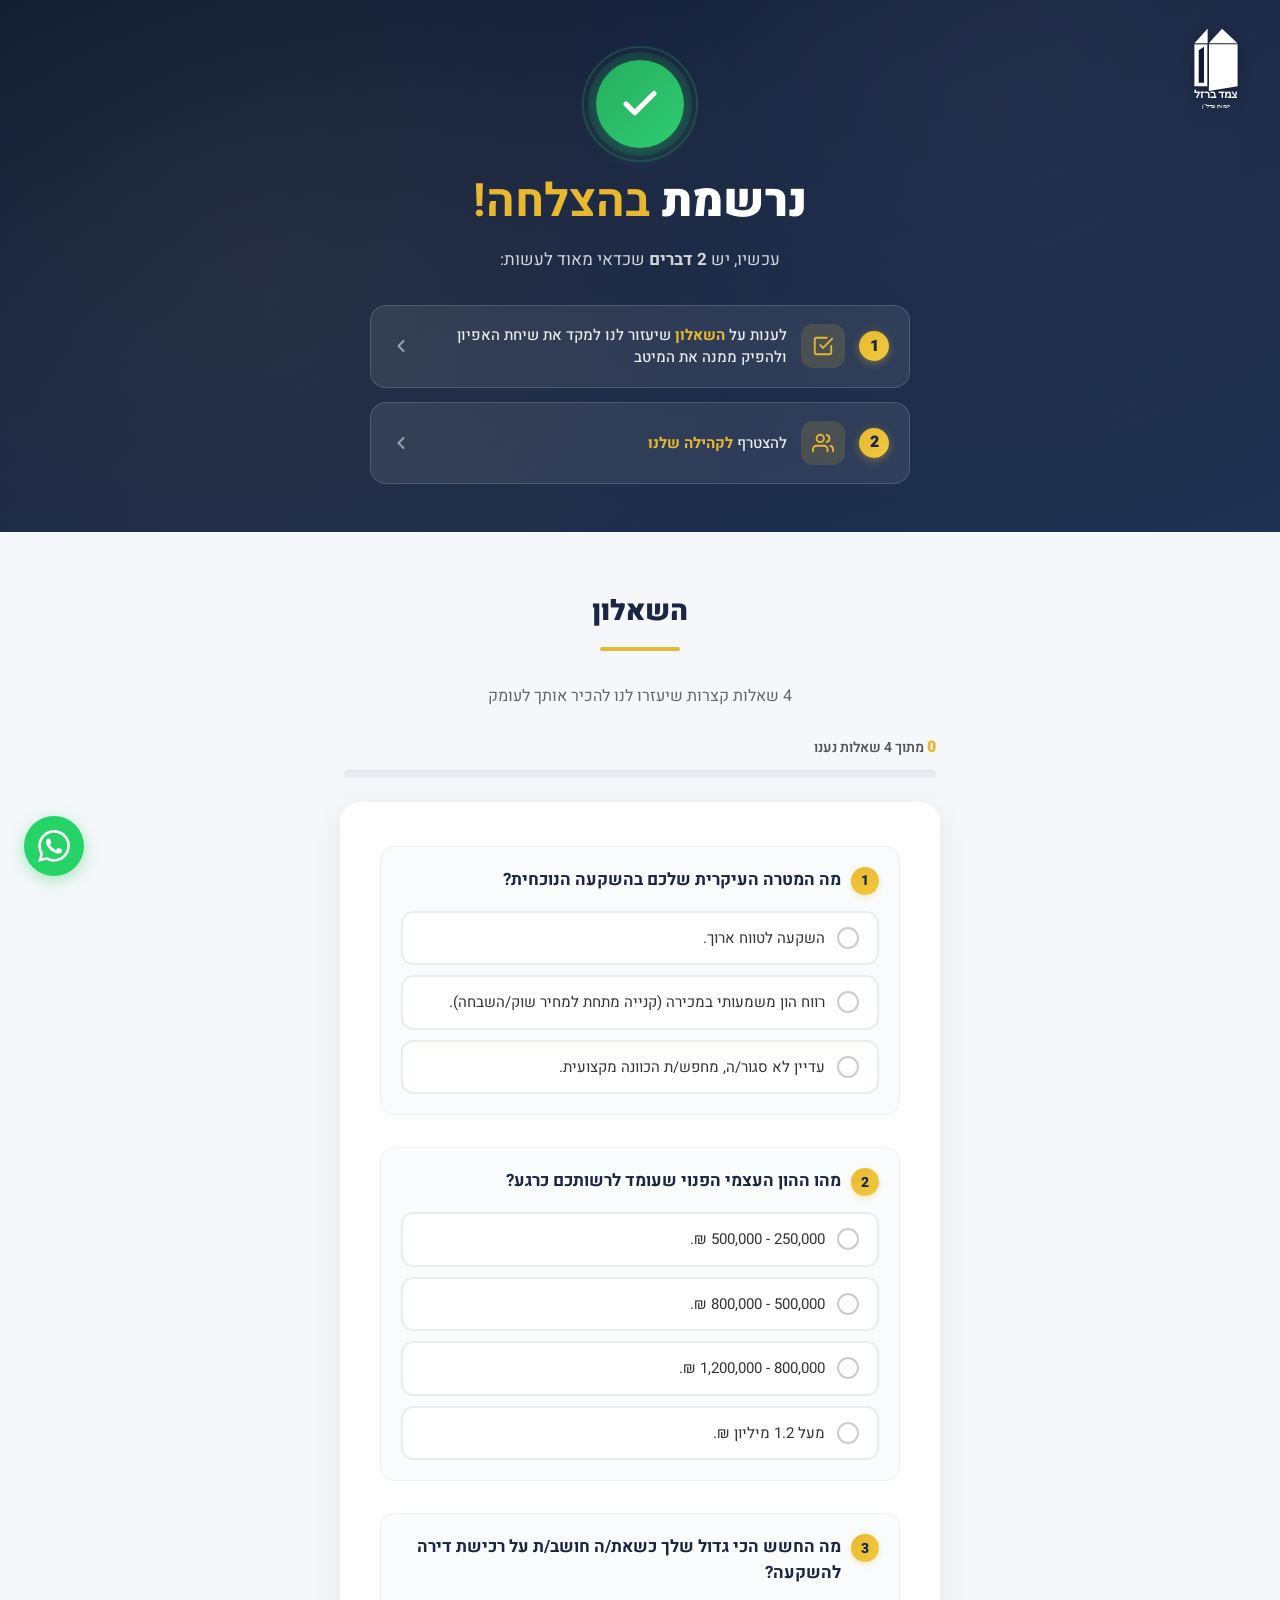
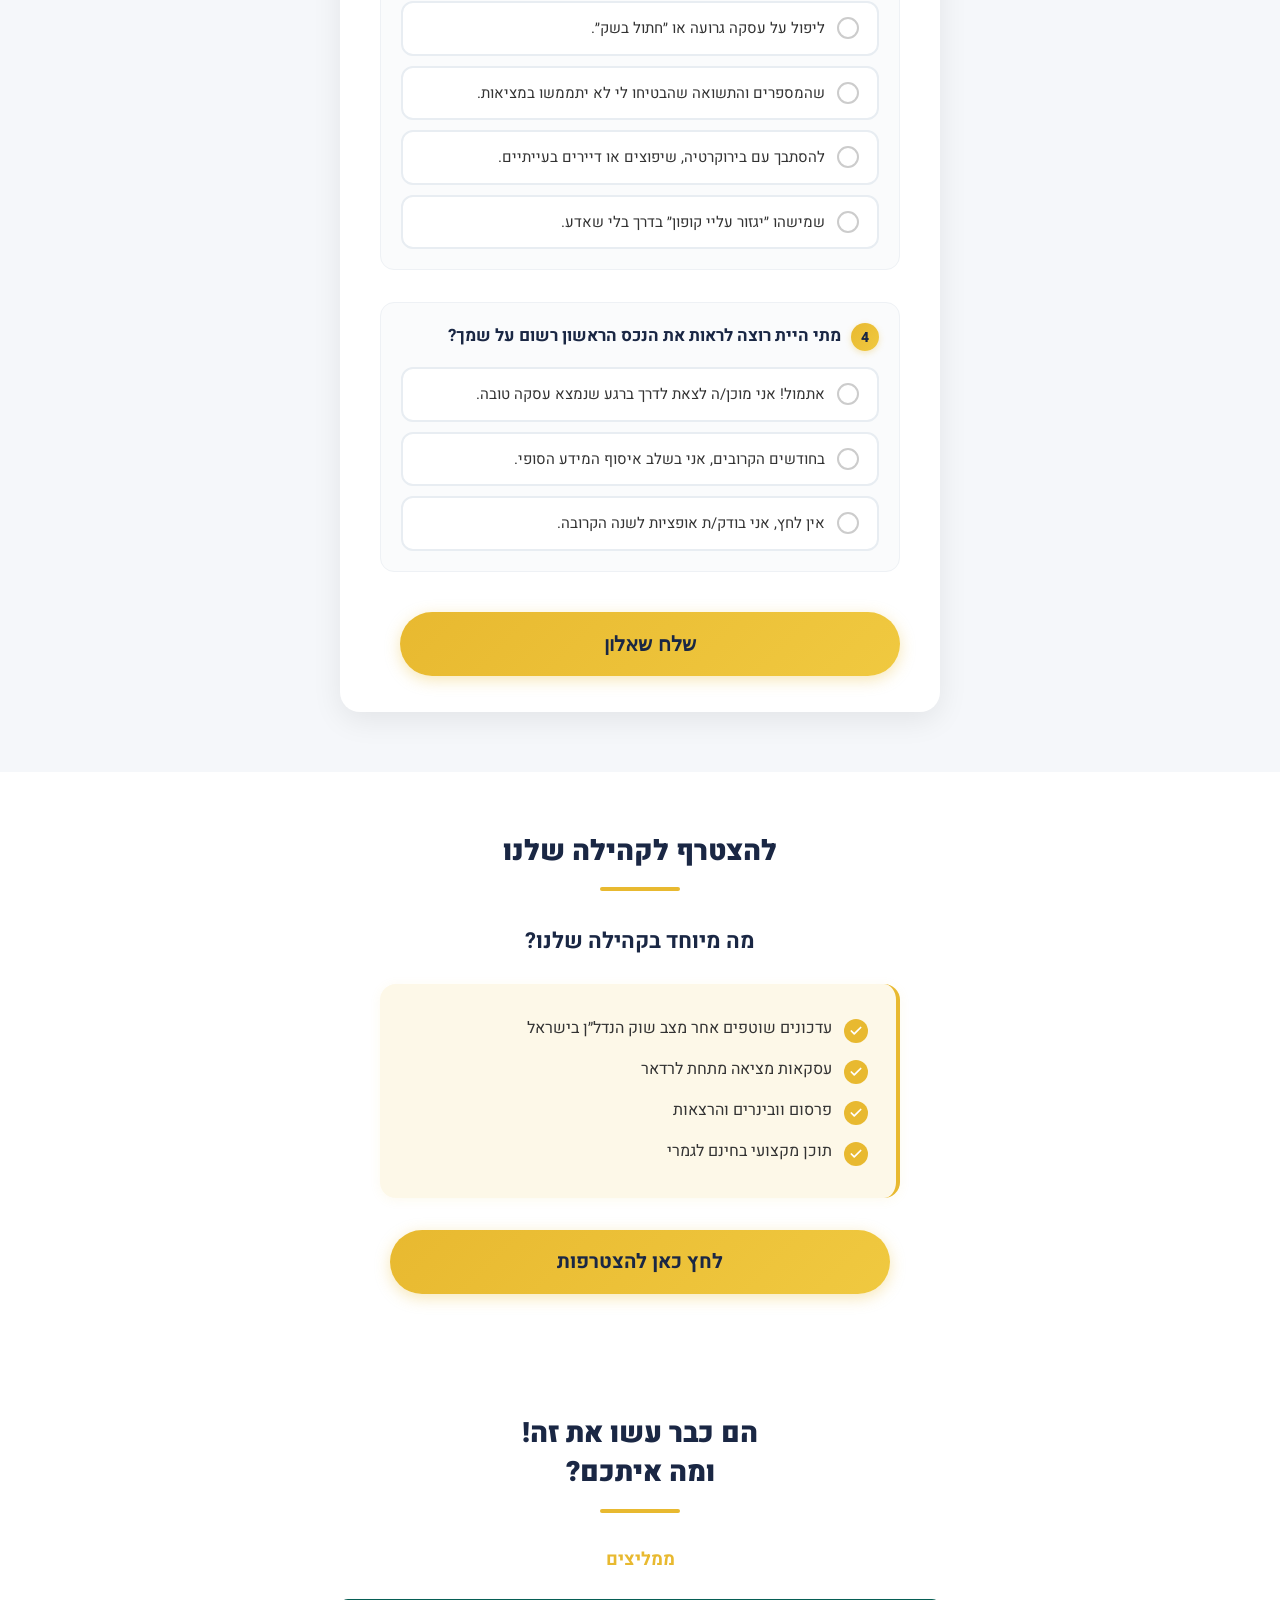
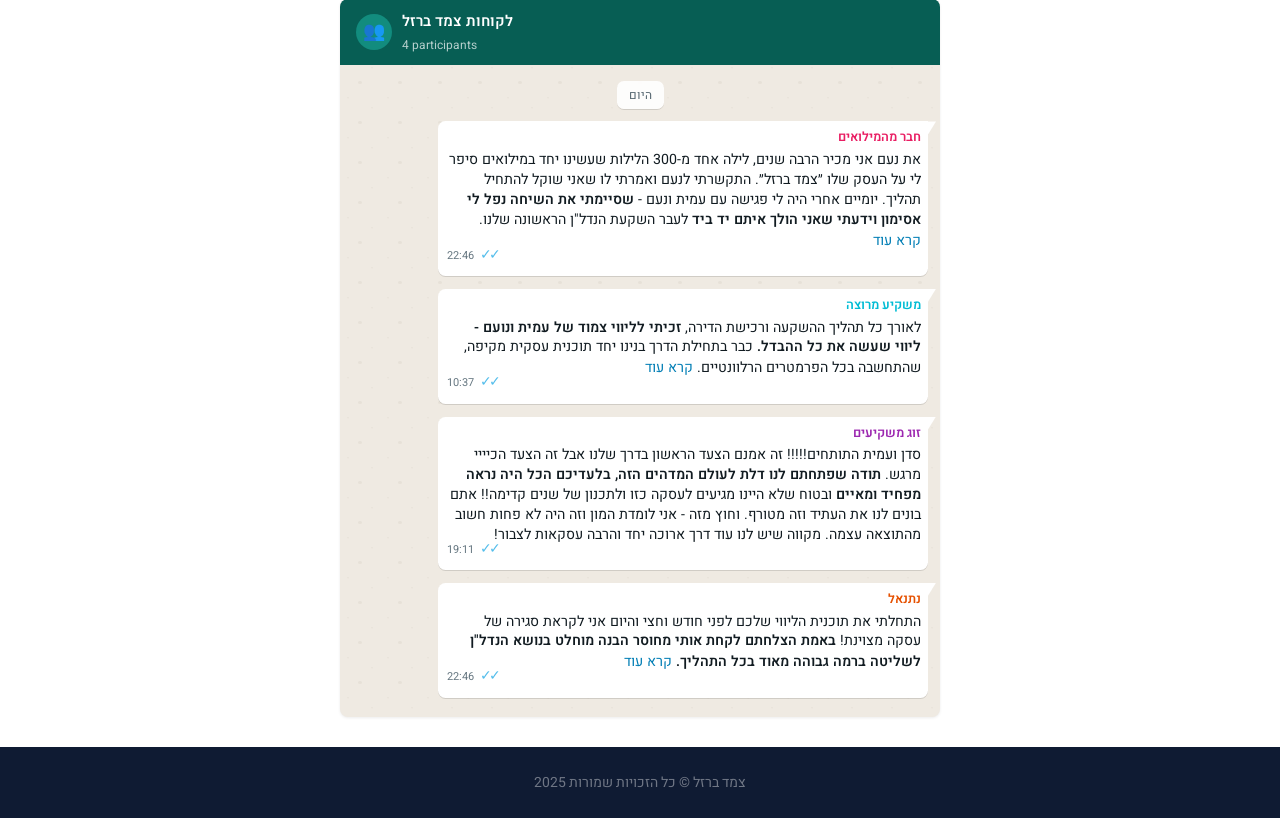
==== page2.html @ cf976681 "feat: Update page2 — top-right logo, revised Q1 options, WhatsApp link - Move logo to fixed top-righ" ====
<!DOCTYPE html>
<html lang="he" dir="rtl">
<head>
  <meta charset="UTF-8">
  <meta name="viewport" content="width=device-width, initial-scale=1.0">
  <title>צמד ברזל | נרשמת בהצלחה</title>
  <meta name="description" content="צמד ברזל - תודה על ההרשמה! מלא שאלון קצר והצטרף לקהילה שלנו.">
  <link rel="preconnect" href="https://fonts.googleapis.com">
  <link rel="preconnect" href="https://fonts.gstatic.com" crossorigin>
  <link href="https://fonts.googleapis.com/css2?family=Heebo:wght@300;400;500;700;800;900&display=swap" rel="stylesheet">
  <link rel="stylesheet" href="style.css">
  <link rel="stylesheet" href="style2.css">
</head>
<body>

  <!-- ===== Top-right Logo Badge ===== -->
  <div class="top-logo">
    <img src="images/logo.svg" alt="צמד ברזל">
  </div>

  <!-- ===== Hero / Success Section ===== -->
  <section class="hero hero-success">
    <div class="container">

      <div class="success-icon">
        <svg viewBox="0 0 24 24" fill="none" stroke="currentColor" stroke-width="3" stroke-linecap="round" stroke-linejoin="round"><polyline points="20 6 9 17 4 12"/></svg>
      </div>

      <h1>נרשמת <span class="highlight">בהצלחה!</span></h1>

      <p class="subtitle">
        עכשיו, יש <strong>2 דברים</strong> שכדאי מאוד לעשות:
      </p>

      <div class="action-cards">
        <a href="#questionnaire" class="action-card">
          <span class="action-number">1</span>
          <div class="action-icon">
            <svg viewBox="0 0 24 24" fill="none" stroke="currentColor" stroke-width="2" stroke-linecap="round" stroke-linejoin="round"><path d="M9 11l3 3L22 4"/><path d="M21 12v7a2 2 0 0 1-2 2H5a2 2 0 0 1-2-2V5a2 2 0 0 1 2-2h11"/></svg>
          </div>
          <div class="action-text">
            לענות על <strong>השאלון</strong> שיעזור לנו למקד את שיחת האפיון ולהפיק ממנה את המיטב
          </div>
          <span class="action-arrow">
            <svg viewBox="0 0 24 24" fill="none" stroke="currentColor" stroke-width="2.5" stroke-linecap="round" stroke-linejoin="round"><polyline points="15 18 9 12 15 6"/></svg>
          </span>
        </a>
        <a href="#community" class="action-card">
          <span class="action-number">2</span>
          <div class="action-icon">
            <svg viewBox="0 0 24 24" fill="none" stroke="currentColor" stroke-width="2" stroke-linecap="round" stroke-linejoin="round"><path d="M17 21v-2a4 4 0 0 0-4-4H5a4 4 0 0 0-4 4v2"/><circle cx="9" cy="7" r="4"/><path d="M23 21v-2a4 4 0 0 0-3-3.87"/><path d="M16 3.13a4 4 0 0 1 0 7.75"/></svg>
          </div>
          <div class="action-text">
            להצטרף <strong>לקהילה שלנו</strong>
          </div>
          <span class="action-arrow">
            <svg viewBox="0 0 24 24" fill="none" stroke="currentColor" stroke-width="2.5" stroke-linecap="round" stroke-linejoin="round"><polyline points="15 18 9 12 15 6"/></svg>
          </span>
        </a>
      </div>

    </div>
  </section>

  <!-- ===== Questionnaire Section ===== -->
  <section class="questionnaire-section" id="questionnaire">
    <div class="container">
      <h2>השאלון</h2>
      <div class="gold-divider"></div>
      <p class="section-subtitle">4 שאלות קצרות שיעזרו לנו להכיר אותך לעומק</p>

      <div class="progress-tracker">
        <div class="progress-text">
          <span id="progressCount">0</span> מתוך 4 שאלות נענו
        </div>
        <div class="progress-bar">
          <div class="progress-fill" id="progressFill"></div>
        </div>
      </div>

      <form class="questionnaire-form" id="questionnaireForm">

        <!-- שאלה 1 -->
        <div class="question-group" data-question="1">
          <div class="question-title">
            <span class="question-number">1</span>
            מה המטרה העיקרית שלכם בהשקעה הנוכחית?
          </div>
          <div class="radio-group">
            <label class="radio-option">
              <input type="radio" name="q1" value="long_term" required>
              <span class="custom-radio"></span>
              <span class="option-text">השקעה לטווח ארוך.</span>
            </label>
            <label class="radio-option">
              <input type="radio" name="q1" value="capital_gain">
              <span class="custom-radio"></span>
              <span class="option-text">רווח הון משמעותי במכירה (קנייה מתחת למחיר שוק/השבחה).</span>
            </label>
            <label class="radio-option">
              <input type="radio" name="q1" value="not_sure">
              <span class="custom-radio"></span>
              <span class="option-text">עדיין לא סגור/ה, מחפש/ת הכוונה מקצועית.</span>
            </label>
          </div>
        </div>

        <!-- שאלה 2 -->
        <div class="question-group" data-question="2">
          <div class="question-title">
            <span class="question-number">2</span>
            מהו ההון העצמי הפנוי שעומד לרשותכם כרגע?
          </div>
          <div class="radio-group">
            <label class="radio-option">
              <input type="radio" name="q2" value="250k_500k" required>
              <span class="custom-radio"></span>
              <span class="option-text">250,000 - 500,000 ₪.</span>
            </label>
            <label class="radio-option">
              <input type="radio" name="q2" value="500k_800k">
              <span class="custom-radio"></span>
              <span class="option-text">500,000 - 800,000 ₪.</span>
            </label>
            <label class="radio-option">
              <input type="radio" name="q2" value="800k_1200k">
              <span class="custom-radio"></span>
              <span class="option-text">800,000 - 1,200,000 ₪.</span>
            </label>
            <label class="radio-option">
              <input type="radio" name="q2" value="over_1200k">
              <span class="custom-radio"></span>
              <span class="option-text">מעל 1.2 מיליון ₪.</span>
            </label>
          </div>
        </div>

        <!-- שאלה 3 -->
        <div class="question-group" data-question="3">
          <div class="question-title">
            <span class="question-number">3</span>
            מה החשש הכי גדול שלך כשאת/ה חושב/ת על רכישת דירה להשקעה?
          </div>
          <div class="radio-group">
            <label class="radio-option">
              <input type="radio" name="q3" value="bad_deal" required>
              <span class="custom-radio"></span>
              <span class="option-text">ליפול על עסקה גרועה או ״חתול בשק״.</span>
            </label>
            <label class="radio-option">
              <input type="radio" name="q3" value="false_promises">
              <span class="custom-radio"></span>
              <span class="option-text">שהמספרים והתשואה שהבטיחו לי לא יתממשו במציאות.</span>
            </label>
            <label class="radio-option">
              <input type="radio" name="q3" value="bureaucracy">
              <span class="custom-radio"></span>
              <span class="option-text">להסתבך עם בירוקרטיה, שיפוצים או דיירים בעייתיים.</span>
            </label>
            <label class="radio-option">
              <input type="radio" name="q3" value="getting_scammed">
              <span class="custom-radio"></span>
              <span class="option-text">שמישהו ״יגזור עליי קופון״ בדרך בלי שאדע.</span>
            </label>
          </div>
        </div>

        <!-- שאלה 4 -->
        <div class="question-group" data-question="4">
          <div class="question-title">
            <span class="question-number">4</span>
            מתי היית רוצה לראות את הנכס הראשון רשום על שמך?
          </div>
          <div class="radio-group">
            <label class="radio-option">
              <input type="radio" name="q4" value="asap" required>
              <span class="custom-radio"></span>
              <span class="option-text">אתמול! אני מוכן/ה לצאת לדרך ברגע שנמצא עסקה טובה.</span>
            </label>
            <label class="radio-option">
              <input type="radio" name="q4" value="few_months">
              <span class="custom-radio"></span>
              <span class="option-text">בחודשים הקרובים, אני בשלב איסוף המידע הסופי.</span>
            </label>
            <label class="radio-option">
              <input type="radio" name="q4" value="next_year">
              <span class="custom-radio"></span>
              <span class="option-text">אין לחץ, אני בודק/ת אופציות לשנה הקרובה.</span>
            </label>
          </div>
        </div>

        <button type="submit" class="cta-btn">שלח שאלון</button>
      </form>
    </div>
  </section>

  <!-- ===== Community Section ===== -->
  <section class="community-section" id="community">
    <div class="container">
      <h2>להצטרף לקהילה שלנו</h2>
      <div class="gold-divider"></div>

      <h3>מה מיוחד בקהילה שלנו?</h3>

      <div class="community-highlight">
        <div class="feature-list">
          <div class="feature-item">
            <span class="feature-icon">
              <svg viewBox="0 0 24 24" fill="none" stroke="currentColor" stroke-width="3" stroke-linecap="round" stroke-linejoin="round"><polyline points="20 6 9 17 4 12"/></svg>
            </span>
            <span>עדכונים שוטפים אחר מצב שוק הנדל״ן בישראל</span>
          </div>
          <div class="feature-item">
            <span class="feature-icon">
              <svg viewBox="0 0 24 24" fill="none" stroke="currentColor" stroke-width="3" stroke-linecap="round" stroke-linejoin="round"><polyline points="20 6 9 17 4 12"/></svg>
            </span>
            <span>עסקאות מציאה מתחת לרדאר</span>
          </div>
          <div class="feature-item">
            <span class="feature-icon">
              <svg viewBox="0 0 24 24" fill="none" stroke="currentColor" stroke-width="3" stroke-linecap="round" stroke-linejoin="round"><polyline points="20 6 9 17 4 12"/></svg>
            </span>
            <span>פרסום וובינרים והרצאות</span>
          </div>
          <div class="feature-item">
            <span class="feature-icon">
              <svg viewBox="0 0 24 24" fill="none" stroke="currentColor" stroke-width="3" stroke-linecap="round" stroke-linejoin="round"><polyline points="20 6 9 17 4 12"/></svg>
            </span>
            <span>תוכן מקצועי בחינם לגמרי</span>
          </div>
        </div>
      </div>

      <a href="https://chat.whatsapp.com/CZxdM5QHuOhI8iyQMgCEVn?mode=gi_t" class="cta-btn" target="_blank" rel="noopener">לחץ כאן להצטרפות</a>
    </div>
  </section>

  <!-- ===== Testimonials Section ===== -->
  <section class="testimonials-section">
    <div class="container">
      <h2>הם כבר עשו את זה!<br>ומה איתכם?</h2>
      <div class="gold-divider"></div>
      <p class="section-subtitle">ממליצים</p>

      <div class="wa-chat-window">
        <!-- WhatsApp top bar -->
        <div class="wa-topbar">
          <div class="wa-topbar-avatar">&#128101;</div>
          <div class="wa-topbar-info">
            <div class="wa-topbar-name">לקוחות צמד ברזל</div>
            <div class="wa-topbar-status">4 participants</div>
          </div>
        </div>

        <div class="wa-date-pill"><span>היום</span></div>

        <!-- הודעה 1 -->
        <div class="wa-bubble wa-tail">
          <span class="wa-sender color-1">חבר מהמילואים</span>
          <p class="wa-text">את נעם אני מכיר הרבה שנים, לילה אחד מ-300 הלילות שעשינו יחד במילואים סיפר לי על העסק שלו ״צמד ברזל״. התקשרתי לנעם ואמרתי לו שאני שוקל להתחיל תהליך. יומיים אחרי היה לי פגישה עם עמית ונעם - <strong>שסיימתי את השיחה נפל לי אסימון וידעתי שאני הולך איתם יד ביד</strong> לעבר השקעת הנדל"ן הראשונה שלנו.<span class="wa-expandable" id="exp1"> במהלך הליווי יצא לי להכיר לעומק צמד אנשים מקצועיים וקשובים שתוך כדי גם מלמדים, עוזרים, ומפקסים שצריך. היום 4 חודשים לתהליך, אשתי ואני חתמנו בשעה טובה על הדירה הראשונה שלנו - הרבה בזכות הביטחון שקיבלנו מהעבודה המשותפת עם נעם ועמית. תודה ״צמד ברזל״ על הרעב, התשוקה והסבלנות שלכם!</span> <button class="wa-read-more" onclick="document.getElementById('exp1').classList.toggle('show');this.textContent=this.textContent==='קרא עוד'?'פחות':'קרא עוד'">קרא עוד</button></p>
          <span class="wa-meta"><span class="wa-time">22:46</span> <span class="wa-checks">&#10003;&#10003;</span></span>
        </div>

        <div class="wa-spacer"></div>

        <!-- הודעה 2 -->
        <div class="wa-bubble wa-tail">
          <span class="wa-sender color-2">משקיע מרוצה</span>
          <p class="wa-text">לאורך כל תהליך ההשקעה ורכישת הדירה, <strong>זכיתי לליווי צמוד של עמית ונועם - ליווי שעשה את כל ההבדל.</strong> כבר בתחילת הדרך בנינו יחד תוכנית עסקית מקיפה, שהתחשבה בכל הפרמטרים הרלוונטיים.<span class="wa-expandable" id="exp2"> בעוד שאני נטיתי למינוף גבוה יותר, עמית ונועם ידעו לעצור אותי בזמן ולהציע גישה שקולה וזהירה יותר. במבט לאחור - זו הייתה ההחלטה הנכונה! כיום שכר הדירה מכסה את המשכנתא, הצלחתי לרכוש נכס ולהתייצב כלכלית. הם דאגו לכל אנשי המקצוע הרלוונטיים, תיאמו פגישות, נכחו בעצמם, ניהלו שיחות מול כל הגורמים - הכל כדי לפשט את התהליך ולחסוך לי זמן, אנרגיה והתעסקות. תודה ענקית על הכל - לא מובן מאליו!!</span> <button class="wa-read-more" onclick="document.getElementById('exp2').classList.toggle('show');this.textContent=this.textContent==='קרא עוד'?'פחות':'קרא עוד'">קרא עוד</button></p>
          <span class="wa-meta"><span class="wa-time">10:37</span> <span class="wa-checks">&#10003;&#10003;</span></span>
        </div>

        <div class="wa-spacer"></div>

        <!-- הודעה 3 -->
        <div class="wa-bubble wa-tail">
          <span class="wa-sender color-3">זוג משקיעים</span>
          <p class="wa-text">סדן ועמית התותחים!!!!! זה אמנם הצעד הראשון בדרך שלנו אבל זה הצעד הכיייי מרגש. <strong>תודה שפתחתם לנו דלת לעולם המדהים הזה, בלעדיכם הכל היה נראה מפחיד ומאיים</strong> ובטוח שלא היינו מגיעים לעסקה כזו ולתכנון של שנים קדימה!! אתם בונים לנו את העתיד וזה מטורף. וחוץ מזה - אני לומדת המון וזה היה לא פחות חשוב מהתוצאה עצמה. מקווה שיש לנו עוד דרך ארוכה יחד והרבה עסקאות לצבור!</p>
          <span class="wa-meta"><span class="wa-time">19:11</span> <span class="wa-checks">&#10003;&#10003;</span></span>
        </div>

        <div class="wa-spacer"></div>

        <!-- הודעה 4 -->
        <div class="wa-bubble wa-tail">
          <span class="wa-sender color-4">נתנאל</span>
          <p class="wa-text">התחלתי את תוכנית הליווי שלכם לפני חודש וחצי והיום אני לקראת סגירה של עסקה מצוינת! <strong>באמת הצלחתם לקחת אותי מחוסר הבנה מוחלט בנושא הנדל"ן לשליטה ברמה גבוהה מאוד בכל התהליך.</strong><span class="wa-expandable" id="exp4"> אתם, שניכם תותחים, זמינים לכל שאלה, חשש ורצון לשתף. מודה לעצמי שלקחתי את ההחלטה להצטרף לתוכנית ואפילו חושב על להתפתח בעצמי יותר בתחום הנדל"ן, אחרי סיום הליווי, בעזרת הכלים שרכשתי מכם. מעריך מאוד!</span> <button class="wa-read-more" onclick="document.getElementById('exp4').classList.toggle('show');this.textContent=this.textContent==='קרא עוד'?'פחות':'קרא עוד'">קרא עוד</button></p>
          <span class="wa-meta"><span class="wa-time">22:46</span> <span class="wa-checks">&#10003;&#10003;</span></span>
        </div>
      </div>
    </div>
  </section>

  <!-- ===== Footer ===== -->
  <footer class="footer">
    <div class="container">
      <p>צמד ברזל &copy; כל הזכויות שמורות 2025</p>
    </div>
  </footer>

  <!-- ===== WhatsApp Floating Button ===== -->
  <a href="https://wa.me/972501234567?text=היי, אשמח לשמוע פרטים על ליווי השקעות נדלן" class="whatsapp-float" target="_blank" rel="noopener" aria-label="WhatsApp">
    <svg viewBox="0 0 24 24" fill="currentColor"><path d="M17.472 14.382c-.297-.149-1.758-.867-2.03-.967-.273-.099-.471-.148-.67.15-.197.297-.767.966-.94 1.164-.173.199-.347.223-.644.075-.297-.15-1.255-.463-2.39-1.475-.883-.788-1.48-1.761-1.653-2.059-.173-.297-.018-.458.13-.606.134-.133.298-.347.446-.52.149-.174.198-.298.298-.497.099-.198.05-.371-.025-.52-.075-.149-.669-1.612-.916-2.207-.242-.579-.487-.5-.669-.51-.173-.008-.371-.01-.57-.01-.198 0-.52.074-.792.372-.272.297-1.04 1.016-1.04 2.479 0 1.462 1.065 2.875 1.213 3.074.149.198 2.096 3.2 5.077 4.487.709.306 1.262.489 1.694.625.712.227 1.36.195 1.871.118.571-.085 1.758-.719 2.006-1.413.248-.694.248-1.289.173-1.413-.074-.124-.272-.198-.57-.347m-5.421 7.403h-.004a9.87 9.87 0 01-5.031-1.378l-.361-.214-3.741.982.998-3.648-.235-.374a9.86 9.86 0 01-1.51-5.26c.001-5.45 4.436-9.884 9.888-9.884 2.64 0 5.122 1.03 6.988 2.898a9.825 9.825 0 012.893 6.994c-.003 5.45-4.437 9.884-9.885 9.884m8.413-18.297A11.815 11.815 0 0012.05 0C5.495 0 .16 5.335.157 11.892c0 2.096.547 4.142 1.588 5.945L.057 24l6.305-1.654a11.882 11.882 0 005.683 1.448h.005c6.554 0 11.89-5.335 11.893-11.893a11.821 11.821 0 00-3.48-8.413z"/></svg>
  </a>

  <!-- ===== Success Modal ===== -->
  <div class="modal-overlay" id="successModal">
    <div class="modal-card">
      <button class="modal-close" onclick="closeModal()">&times;</button>
      <div class="modal-icon">
        <svg viewBox="0 0 24 24" fill="none" stroke="currentColor" stroke-width="3" stroke-linecap="round" stroke-linejoin="round"><polyline points="20 6 9 17 4 12"/></svg>
      </div>
      <h3>תודה רבה!</h3>
      <p>הצוות שלנו יעבור על השאלון ויתאם איתך פגישת אפיון</p>
    </div>
  </div>

  <!-- ===== Inline JavaScript ===== -->
  <script>
    var form = document.getElementById('questionnaireForm');
    var progressCount = document.getElementById('progressCount');
    var progressFill = document.getElementById('progressFill');
    var totalQuestions = 4;

    function updateProgress() {
      var answered = 0;
      for (var i = 1; i <= totalQuestions; i++) {
        if (document.querySelector('input[name="q' + i + '"]:checked')) {
          answered++;
        }
      }
      progressCount.textContent = answered;
      progressFill.style.width = (answered / totalQuestions * 100) + '%';
      if (answered === totalQuestions) {
        progressFill.classList.add('complete');
      } else {
        progressFill.classList.remove('complete');
      }
    }

    // Radio button visual selection
    document.querySelectorAll('.radio-option').forEach(function(option) {
      option.addEventListener('click', function() {
        var siblings = this.closest('.radio-group').querySelectorAll('.radio-option');
        siblings.forEach(function(s) { s.classList.remove('selected'); });
        this.classList.add('selected');
        // Remove error state from the question group
        var group = this.closest('.question-group');
        if (group) group.classList.remove('error');
        updateProgress();
      });
    });

    // Form submission - validate then show modal
    form.addEventListener('submit', function(e) {
      e.preventDefault();
      var allAnswered = true;
      var firstMissing = null;
      for (var i = 1; i <= totalQuestions; i++) {
        var checked = document.querySelector('input[name="q' + i + '"]:checked');
        var group = document.querySelector('.question-group[data-question="' + i + '"]');
        if (!checked) {
          allAnswered = false;
          if (group) group.classList.add('error');
          if (!firstMissing) firstMissing = group;
        }
      }
      if (!allAnswered) {
        if (firstMissing) {
          firstMissing.scrollIntoView({ behavior: 'smooth', block: 'center' });
        }
        return;
      }
      document.getElementById('successModal').classList.add('active');
      document.body.style.overflow = 'hidden';
    });

    // Close modal
    function closeModal() {
      document.getElementById('successModal').classList.remove('active');
      document.body.style.overflow = '';
    }

    // Close modal on overlay click
    document.getElementById('successModal').addEventListener('click', function(e) {
      if (e.target === this) closeModal();
    });

    // Close modal on Escape key
    document.addEventListener('keydown', function(e) {
      if (e.key === 'Escape') closeModal();
    });
  </script>

</body>
</html>
---- style.css ----
/* ===== Reset & Base ===== */
*, *::before, *::after {
  margin: 0;
  padding: 0;
  box-sizing: border-box;
}

html {
  scroll-behavior: smooth;
}

body {
  font-family: 'Heebo', sans-serif;
  direction: rtl;
  text-align: center;
  color: #1a1a1a;
  background: #fff;
  line-height: 1.7;
  overflow-x: hidden;
}

a { text-decoration: none; color: inherit; }
img { max-width: 100%; height: auto; display: block; }

/* ===== Container ===== */
.container {
  max-width: 720px;
  margin: 0 auto;
  padding: 0 20px;
}

/* ===== Gold Underline Divider ===== */
.gold-divider {
  width: 80px;
  height: 4px;
  background: #e8b930;
  border-radius: 2px;
  margin: 16px auto 32px;
}

/* ===== CTA Button ===== */
.cta-btn {
  display: inline-block;
  width: 100%;
  max-width: 500px;
  padding: 18px 32px;
  background: linear-gradient(135deg, #e8b930, #f0c940);
  color: #1a2744;
  font-size: 20px;
  font-weight: 700;
  border: none;
  border-radius: 50px;
  cursor: pointer;
  transition: all 0.3s ease;
  text-align: center;
  line-height: 1.4;
  box-shadow: 0 4px 15px rgba(232, 185, 48, 0.35);
}

.cta-btn:hover {
  transform: translateY(-2px);
  box-shadow: 0 8px 30px rgba(232, 185, 48, 0.45);
  filter: brightness(1.05);
}

.cta-btn:active { transform: translateY(0); }

.cta-btn-outline {
  display: inline-block;
  padding: 14px 28px;
  border: 2px solid #1a2744;
  color: #1a2744;
  font-size: 17px;
  font-weight: 700;
  border-radius: 50px;
  transition: all 0.3s;
  background: transparent;
  cursor: pointer;
}

.cta-btn-outline:hover {
  background: #1a2744;
  color: #fff;
}

/* ===== Hero Section ===== */
.hero {
  background: linear-gradient(160deg, #0f1b33 0%, #1a2744 40%, #1f3050 100%);
  padding: 40px 0 50px;
  color: #fff;
  position: relative;
  overflow: hidden;
}

.hero::before {
  content: '';
  position: absolute;
  top: 0; left: 0; right: 0; bottom: 0;
  background:
    radial-gradient(circle at 20% 50%, rgba(232,185,48,0.06) 0%, transparent 50%),
    radial-gradient(circle at 80% 20%, rgba(255,255,255,0.03) 0%, transparent 40%);
  pointer-events: none;
}

.hero .container { position: relative; z-index: 1; }

.hero .logo {
  margin-bottom: 20px;
}

.hero .logo img {
  max-width: 130px;
  margin: 0 auto;
}

/* Social proof badge like ironteam */
.badge-bar {
  display: inline-flex;
  align-items: center;
  gap: 8px;
  background: rgba(232, 185, 48, 0.1);
  border: 1px solid rgba(232, 185, 48, 0.3);
  border-radius: 50px;
  padding: 8px 24px;
  font-size: 14px;
  font-weight: 500;
  color: #e8b930;
  margin-bottom: 28px;
}

.badge-bar .badge-icon {
  width: 20px;
  height: 20px;
  color: #e8b930;
}

.social-proof-bar {
  border: 1px solid rgba(255, 255, 255, 0.15);
  border-radius: 12px;
  padding: 14px 24px;
  margin-bottom: 28px;
  font-size: 15px;
  color: rgba(255, 255, 255, 0.85);
  background: rgba(255, 255, 255, 0.04);
  backdrop-filter: blur(4px);
}

.hero h1 {
  font-size: 32px;
  font-weight: 900;
  line-height: 1.3;
  margin-bottom: 16px;
}

.hero .highlight {
  color: #e8b930;
  font-weight: 700;
}

.hero .subtitle {
  font-size: 17px;
  color: rgba(255, 255, 255, 0.8);
  margin-bottom: 30px;
  line-height: 1.6;
}

/* ===== Video Section ===== */
.video-wrapper {
  position: relative;
  width: 100%;
  padding-bottom: 56.25%;
  margin-bottom: 30px;
  border-radius: 16px;
  overflow: hidden;
  box-shadow: 0 10px 40px rgba(0, 0, 0, 0.3);
  border: 1px solid rgba(255,255,255,0.1);
}

.video-wrapper iframe {
  position: absolute; top: 0; left: 0; width: 100%; height: 100%; border: none;
}

.video-placeholder {
  position: absolute; top: 0; left: 0; width: 100%; height: 100%;
  background: rgba(255, 255, 255, 0.05);
  display: flex; align-items: center; justify-content: center;
  color: rgba(255, 255, 255, 0.4);
  font-size: 18px;
}

/* ===== Lead Form Section ===== */
.form-section {
  background: linear-gradient(160deg, #0f1b33 0%, #1a2744 40%, #1f3050 100%);
  padding: 50px 0 60px;
}

.form-card {
  background: #fff;
  border-radius: 20px;
  padding: 40px 28px 32px;
  box-shadow: 0 8px 30px rgba(0,0,0,0.15), 0 20px 60px rgba(0,0,0,0.1);
}

.form-card h2 {
  font-size: 28px;
  font-weight: 900;
  color: #1a2744;
  margin-bottom: 4px;
}

.form-card .form-subtitle {
  font-size: 16px;
  color: #666;
  margin-bottom: 24px;
}

.form-group {
  margin-bottom: 14px;
  position: relative;
}

.form-group .input-icon {
  position: absolute;
  right: 16px;
  top: 50%;
  transform: translateY(-50%);
  width: 20px;
  height: 20px;
  color: #bbb;
  pointer-events: none;
}

.form-group input {
  width: 100%;
  padding: 16px 48px 16px 20px;
  border: 2px solid #e8edf2;
  border-radius: 12px;
  font-size: 16px;
  font-family: 'Heebo', sans-serif;
  direction: rtl;
  text-align: right;
  transition: all 0.3s;
  background: #f8f9fb;
}

.form-group input:focus {
  outline: none;
  border-color: #e8b930;
  background: #fff;
  box-shadow: 0 0 0 3px rgba(232,185,48,0.1);
}

.form-group input::placeholder { color: #999; }

.form-card .cta-btn { margin-top: 8px; }

/* Urgency badge */
.urgency-badge {
  display: inline-flex;
  align-items: center;
  gap: 8px;
  margin-top: 16px;
  padding: 8px 16px;
  background: #fef2f2;
  border-radius: 8px;
  font-size: 13px;
  font-weight: 600;
  color: #b91c1c;
}

.urgency-badge .pulse-dot {
  width: 8px;
  height: 8px;
  background: #e74c3c;
  border-radius: 50%;
  animation: pulse 2s infinite;
}

@keyframes pulse {
  0%, 100% { opacity: 1; box-shadow: 0 0 0 0 rgba(231,76,60,0.4); }
  50% { opacity: 0.8; box-shadow: 0 0 0 6px rgba(231,76,60,0); }
}

/* ===== Pain Points Section ===== */
.pain-section {
  background: #f5f7fa;
  padding: 60px 0;
}

.pain-section h2 {
  font-size: 28px;
  font-weight: 900;
  color: #1a2744;
  margin-bottom: 0;
  line-height: 1.4;
}

.pain-section .section-subtitle {
  font-size: 17px;
  color: #555;
  margin-bottom: 28px;
  line-height: 1.7;
}

.pain-section .bold { font-weight: 700; color: #1a2744; }

/* Navy check cards - like upgrade-assets style */
.check-cards { display: flex; flex-direction: column; gap: 12px; margin-bottom: 24px; }

.check-card {
  background: #1a2744;
  border-radius: 14px;
  padding: 18px 20px;
  display: flex;
  align-items: center;
  gap: 16px;
  text-align: right;
  transition: transform 0.2s, box-shadow 0.2s;
  box-shadow: 0 2px 8px rgba(0,0,0,0.08);
}

.check-card:hover {
  transform: translateY(-2px);
  box-shadow: 0 6px 20px rgba(0,0,0,0.12);
}

.check-card .card-text {
  flex: 1;
  color: #fff;
  font-size: 16px;
  line-height: 1.5;
  font-weight: 500;
}

.check-card .card-text strong { color: #e8b930; }

.check-card .check-circle {
  flex-shrink: 0;
  width: 36px;
  height: 36px;
  background: #e74c3c;
  border-radius: 50%;
  display: flex;
  align-items: center;
  justify-content: center;
  box-shadow: 0 2px 8px rgba(231,76,60,0.3);
}

.check-card .check-circle svg {
  width: 20px;
  height: 20px;
  color: #fff;
}

.fear-text {
  font-size: 17px;
  color: #555;
  margin: 24px 0 28px;
  line-height: 1.7;
  padding: 20px;
  background: #fff;
  border-radius: 14px;
  border-right: 4px solid #e74c3c;
  text-align: right;
  box-shadow: 0 2px 12px rgba(0,0,0,0.04);
}

.fear-text .bold { font-weight: 700; color: #c0392b; }

/* ===== Solution Section ===== */
.solution-section {
  background: #fff;
  padding: 60px 0;
}

.solution-section h2 {
  font-size: 28px;
  font-weight: 900;
  color: #1a2744;
  margin-bottom: 0;
  line-height: 1.4;
}

.solution-section .gold-text { color: #e8b930; }

.solution-section p {
  font-size: 17px;
  color: #444;
  margin-bottom: 16px;
  line-height: 1.7;
}

.solution-highlight {
  background: #fdf8e8;
  border-radius: 16px;
  padding: 28px 24px;
  margin: 24px 0 28px;
  border-right: 4px solid #e8b930;
  text-align: right;
  box-shadow: 0 2px 12px rgba(232,185,48,0.08);
}

.solution-highlight p { color: #1a2744; margin-bottom: 0; }

/* Feature list with gold check icons */
.feature-list {
  text-align: right;
  margin: 20px 0;
}

.feature-item {
  display: flex;
  align-items: flex-start;
  gap: 12px;
  margin-bottom: 14px;
  font-size: 16px;
  color: #333;
  line-height: 1.6;
}

.feature-item .feature-icon {
  flex-shrink: 0;
  width: 24px;
  height: 24px;
  background: #e8b930;
  border-radius: 50%;
  display: flex;
  align-items: center;
  justify-content: center;
  margin-top: 3px;
}

.feature-item .feature-icon svg {
  width: 14px;
  height: 14px;
  color: #fff;
}

/* ===== Service Cards Section ===== */
.services-section {
  background: #f5f7fa;
  padding: 60px 0;
}

.services-section h2 {
  font-size: 28px;
  font-weight: 900;
  color: #1a2744;
  margin-bottom: 0;
}

.service-cards {
  display: flex;
  flex-direction: column;
  gap: 20px;
}

.service-card {
  border-radius: 20px;
  padding: 32px 24px;
  text-align: right;
  transition: transform 0.3s, box-shadow 0.3s;
}

.service-card:hover {
  transform: translateY(-4px);
}

.service-card.dark {
  background: linear-gradient(135deg, #152238, #1a2744);
  color: #fff;
  box-shadow: 0 8px 30px rgba(21,34,56,0.25);
}

.service-card.dark:hover {
  box-shadow: 0 12px 40px rgba(21,34,56,0.35);
}

.service-card.light {
  background: #fdf8e8;
  color: #1a2744;
  box-shadow: 0 4px 20px rgba(0,0,0,0.05);
}

.service-card.light:hover {
  box-shadow: 0 8px 30px rgba(0,0,0,0.1);
}

.service-card .card-icon {
  width: 56px;
  height: 56px;
  border-radius: 14px;
  display: flex;
  align-items: center;
  justify-content: center;
  margin: 0 auto 16px;
}

.service-card.dark .card-icon {
  background: rgba(232, 185, 48, 0.15);
  color: #e8b930;
}

.service-card.light .card-icon {
  background: rgba(26, 39, 68, 0.08);
  color: #1a2744;
}

.service-card .card-icon svg { width: 28px; height: 28px; }

.service-card h3 {
  font-size: 22px;
  font-weight: 800;
  margin-bottom: 12px;
}

.service-card.dark h3 { color: #e8b930; }
.service-card.light h3 { color: #1a2744; }

.service-card p {
  font-size: 15px;
  line-height: 1.7;
  margin-bottom: 16px;
}

.service-card.dark p { color: rgba(255,255,255,0.8); }

.service-card .service-features {
  list-style: none;
  text-align: right;
}

.service-card .service-features li {
  display: flex;
  align-items: center;
  gap: 10px;
  padding: 8px 0;
  font-size: 15px;
  font-weight: 500;
  border-bottom: 1px solid rgba(255,255,255,0.08);
}

.service-card.light .service-features li {
  border-bottom-color: rgba(0,0,0,0.06);
}

.service-card .service-features li:last-child { border-bottom: none; }

.service-card .service-features .li-icon {
  width: 20px;
  height: 20px;
  flex-shrink: 0;
}

.service-card.dark .service-features .li-icon { color: #e8b930; }
.service-card.light .service-features .li-icon { color: #e8b930; }

/* ===== About Section ===== */
.about-section {
  background: #fff;
  padding: 60px 0;
}

.about-section h2 {
  font-size: 32px;
  font-weight: 900;
  color: #1a2744;
  margin-bottom: 0;
}

.about-cards {
  display: flex;
  flex-direction: column;
  gap: 24px;
}

.about-card {
  background: #fff;
  border-radius: 20px;
  padding: 32px 24px;
  box-shadow: 0 4px 6px rgba(0,0,0,0.04), 0 10px 30px rgba(0,0,0,0.06);
  text-align: right;
  transition: transform 0.3s, box-shadow 0.3s;
  border: 1px solid #f0f0f0;
}

.about-card:hover {
  transform: translateY(-4px);
  box-shadow: 0 8px 15px rgba(0,0,0,0.06), 0 20px 50px rgba(0,0,0,0.1);
}

.about-card .photo-placeholder {
  width: 120px;
  height: 120px;
  border-radius: 50%;
  background: linear-gradient(135deg, #1a2744, #243456);
  margin: 0 auto 20px;
  display: flex;
  align-items: center;
  justify-content: center;
  color: #e8b930;
  font-size: 40px;
  font-weight: 900;
  overflow: hidden;
  border: 3px solid #e8b930;
  box-shadow: 0 4px 15px rgba(26,39,68,0.2);
}

.about-card .photo-placeholder img {
  width: 100%; height: 100%; object-fit: cover;
}

.about-card h3 {
  font-size: 24px;
  font-weight: 800;
  color: #e8b930;
  margin-bottom: 4px;
  text-align: center;
}

.about-card .role {
  font-size: 14px;
  color: #888;
  margin-bottom: 14px;
  text-align: center;
  font-weight: 500;
}

.about-card p {
  font-size: 15px;
  color: #555;
  line-height: 1.7;
}

/* ===== Testimonials Section ===== */
.testimonials-section {
  padding: 60px 0 30px;
  background: #fff;
}

.testimonials-section h2 {
  font-size: 28px;
  font-weight: 900;
  color: #1a2744;
  margin-bottom: 0;
  line-height: 1.4;
}

.testimonials-section .section-subtitle {
  font-size: 20px;
  color: #e8b930;
  font-weight: 700;
  margin-bottom: 24px;
}

/* WhatsApp chat window */
.wa-chat-window {
  background: #efeae2;
  background-image: url("data:image/svg+xml,%3Csvg xmlns='http://www.w3.org/2000/svg' width='200' height='200'%3E%3Cdefs%3E%3Cpattern id='p' width='40' height='40' patternUnits='userSpaceOnUse'%3E%3Cpath d='M20 2c1 0 2 .5 2 1.5S21 5 20 5s-2-.5-2-1.5S19 2 20 2zM8 18c.6 0 1 .3 1 .8s-.4.8-1 .8-.9-.3-.9-.8.4-.8.9-.8zM32 28c.6 0 1 .3 1 .8s-.4.7-1 .7-.9-.2-.9-.7.4-.8.9-.8z' fill='%23d6d0c5' fill-opacity='.35'/%3E%3C/pattern%3E%3C/defs%3E%3Crect fill='url(%23p)' width='200' height='200'/%3E%3C/svg%3E");
  border-radius: 8px;
  padding: 16px 12px;
  max-width: 600px;
  margin: 0 auto;
  box-shadow: 0 1px 3px rgba(0,0,0,0.08);
}

/* WhatsApp top bar */
.wa-topbar {
  background: #075e54;
  border-radius: 8px 8px 0 0;
  margin: -16px -12px 16px;
  padding: 10px 16px;
  display: flex;
  align-items: center;
  gap: 10px;
  direction: ltr;
}

.wa-topbar-avatar {
  width: 36px;
  height: 36px;
  border-radius: 50%;
  background: #128c7e;
  display: flex;
  align-items: center;
  justify-content: center;
  color: #fff;
  font-size: 18px;
}

.wa-topbar-info {
  color: #fff;
  text-align: left;
}

.wa-topbar-name {
  font-size: 15px;
  font-weight: 600;
}

.wa-topbar-status {
  font-size: 12px;
  color: rgba(255,255,255,0.7);
}

/* Date pill */
.wa-date-pill {
  text-align: center;
  margin: 8px 0 12px;
}

.wa-date-pill span {
  display: inline-block;
  background: rgba(255,255,255,0.9);
  color: #54656f;
  font-size: 12px;
  padding: 4px 12px;
  border-radius: 7px;
  box-shadow: 0 1px 0.5px rgba(0,0,0,0.13);
}

/* WhatsApp bubble - exact replica */
.wa-bubble {
  position: relative;
  background: #fff;
  border-radius: 7.5px;
  padding: 6px 7px 8px 9px;
  margin-bottom: 3px;
  margin-left: 50px;
  margin-right: 0;
  text-align: right;
  box-shadow: 0 1px 0.5px rgba(0,0,0,0.13);
  max-width: 85%;
  float: right;
  clear: both;
}

/* First bubble in a group gets the tail */
.wa-bubble.wa-tail {
  border-top-right-radius: 0;
  margin-bottom: 3px;
}

.wa-bubble.wa-tail::before {
  content: '';
  position: absolute;
  top: 0;
  right: -8px;
  width: 8px;
  height: 13px;
  background: #fff;
  clip-path: polygon(0 0, 0% 100%, 100% 0);
}

/* Spacer between different senders */
.wa-spacer {
  clear: both;
  height: 10px;
}

/* Contact name */
.wa-sender {
  font-size: 12.8px;
  font-weight: 600;
  margin-bottom: 1px;
  display: block;
}

.wa-sender.color-1 { color: #e91e63; }
.wa-sender.color-2 { color: #00bcd4; }
.wa-sender.color-3 { color: #9c27b0; }
.wa-sender.color-4 { color: #e65100; }

/* Message text */
.wa-text {
  font-size: 14.2px;
  color: #111b21;
  line-height: 1.4;
  margin: 0;
  word-wrap: break-word;
}

.wa-text strong {
  font-weight: 600;
}

/* Timestamp + checks */
.wa-meta {
  float: left;
  margin-top: -10px;
  margin-left: 0;
  padding-right: 8px;
  white-space: nowrap;
  direction: ltr;
}

.wa-time {
  font-size: 11px;
  color: #667781;
}

.wa-checks {
  font-size: 14px;
  color: #53bdeb;
  margin-left: 2px;
  letter-spacing: -3px;
}

/* Read more */
.wa-read-more {
  display: inline;
  color: #027eb5;
  font-size: 14.2px;
  cursor: pointer;
  border: none;
  background: none;
  padding: 0;
  font-family: 'Heebo', sans-serif;
}

.wa-expandable {
  display: none;
}

.wa-expandable.show {
  display: inline;
}

/* Clear floats */
.wa-chat-window::after {
  content: '';
  display: table;
  clear: both;
}

/* ===== Final CTA Section ===== */
.final-cta {
  background: linear-gradient(160deg, #0f1b33 0%, #1a2744 40%, #1f3050 100%);
  padding: 60px 0;
  color: #fff;
}

.final-cta h2 {
  font-size: 28px;
  font-weight: 900;
  margin-bottom: 16px;
  line-height: 1.4;
}

.final-cta p {
  font-size: 17px;
  color: rgba(255, 255, 255, 0.8);
  margin-bottom: 32px;
}

/* ===== Footer ===== */
.footer {
  background: #0f1b33;
  padding: 24px 0;
  color: rgba(255, 255, 255, 0.4);
  font-size: 14px;
}

/* ===== WhatsApp Floating Button ===== */
.whatsapp-float {
  position: fixed;
  bottom: 24px;
  left: 24px;
  width: 60px;
  height: 60px;
  background: #25D366;
  border-radius: 50%;
  display: flex;
  align-items: center;
  justify-content: center;
  box-shadow: 0 4px 15px rgba(37,211,102,0.4);
  z-index: 999;
  transition: transform 0.3s, box-shadow 0.3s;
}

.whatsapp-float:hover {
  transform: scale(1.1);
  box-shadow: 0 6px 25px rgba(37,211,102,0.5);
}

.whatsapp-float svg {
  width: 32px;
  height: 32px;
  color: #fff;
}

/* ===== Responsive ===== */
@media (min-width: 768px) {
  .hero h1 { font-size: 42px; }
  .about-cards { flex-direction: row; }
  .about-card { flex: 1; }
  .service-cards { flex-direction: row; }
  .service-card { flex: 1; }
  .container { padding: 0 24px; }
}

@media (max-width: 480px) {
  .hero h1 { font-size: 26px; }
  .hero .logo img { max-width: 100px; }
  .cta-btn { font-size: 17px; padding: 16px 24px; }
  .form-card { padding: 28px 20px 24px; }
  .form-card h2 { font-size: 24px; }
  .check-card { padding: 14px 16px; }
  .check-card .card-text { font-size: 15px; }
  .about-card .photo-placeholder { width: 100px; height: 100px; font-size: 32px; }
  .whatsapp-float { width: 52px; height: 52px; bottom: 16px; left: 16px; }
  .whatsapp-float svg { width: 28px; height: 28px; }
}
---- style2.css ----
/* ===== Page 2 Specific Styles ===== */
/* Base styles (reset, fonts, container, buttons, etc.) come from style.css */

/* ===== Top-right Logo Badge ===== */
.top-logo {
  position: absolute;
  top: 20px;
  right: 20px;
  z-index: 10;
  pointer-events: none;
}

.top-logo img {
  width: 64px;
  height: auto;
  display: block;
  filter: drop-shadow(0 2px 6px rgba(0, 0, 0, 0.3));
}

/* ===== Hero Success Modifier ===== */
.hero-success {
  padding: 60px 0 48px;
  position: relative;
}

.hero-success h1 {
  font-size: 38px;
  margin-bottom: 14px;
}

/* ===== Success Icon ===== */
.success-icon {
  width: 88px;
  height: 88px;
  background: linear-gradient(135deg, #27ae60, #2ecc71);
  border-radius: 50%;
  display: flex;
  align-items: center;
  justify-content: center;
  margin: 0 auto 24px;
  box-shadow: 0 4px 20px rgba(39, 174, 96, 0.4), 0 0 0 8px rgba(39, 174, 96, 0.15);
  animation: popIn 0.6s cubic-bezier(0.34, 1.56, 0.64, 1) both;
  position: relative;
}

.success-icon::before {
  content: '';
  position: absolute;
  inset: -14px;
  border-radius: 50%;
  border: 2px solid rgba(39, 174, 96, 0.25);
  animation: ringPulse 2.2s ease-out infinite;
}

.success-icon svg {
  width: 42px;
  height: 42px;
  color: #fff;
  animation: checkIn 0.5s ease 0.4s both;
}

@keyframes popIn {
  0% { transform: scale(0); opacity: 0; }
  100% { transform: scale(1); opacity: 1; }
}

@keyframes checkIn {
  0% { transform: scale(0); opacity: 0; }
  100% { transform: scale(1); opacity: 1; }
}

@keyframes ringPulse {
  0% { transform: scale(0.9); opacity: 0.8; }
  100% { transform: scale(1.4); opacity: 0; }
}

/* ===== Action Cards (Hero) ===== */
.action-cards {
  display: flex;
  flex-direction: column;
  gap: 14px;
  margin-top: 32px;
  max-width: 540px;
  margin-left: auto;
  margin-right: auto;
}

.action-card {
  background: rgba(255, 255, 255, 0.08);
  border: 1px solid rgba(255, 255, 255, 0.15);
  border-radius: 16px;
  padding: 18px 20px;
  display: flex;
  align-items: center;
  gap: 14px;
  text-align: right;
  cursor: pointer;
  transition: all 0.3s ease;
  text-decoration: none;
  color: #fff;
  position: relative;
}

.action-card:hover {
  background: rgba(255, 255, 255, 0.13);
  transform: translateY(-2px);
  box-shadow: 0 8px 25px rgba(0, 0, 0, 0.2);
  border-color: rgba(232, 185, 48, 0.45);
}

.action-card:hover .action-arrow {
  transform: translateX(-4px);
  color: #e8b930;
}

.action-card .action-number {
  flex-shrink: 0;
  display: inline-flex;
  align-items: center;
  justify-content: center;
  width: 30px;
  height: 30px;
  background: linear-gradient(135deg, #e8b930, #f0c940);
  color: #1a2744;
  border-radius: 50%;
  font-weight: 900;
  font-size: 16px;
  box-shadow: 0 2px 8px rgba(232, 185, 48, 0.4);
}

.action-card .action-icon {
  flex-shrink: 0;
  width: 44px;
  height: 44px;
  background: rgba(232, 185, 48, 0.15);
  border-radius: 12px;
  display: flex;
  align-items: center;
  justify-content: center;
}

.action-card .action-icon svg {
  width: 22px;
  height: 22px;
  color: #e8b930;
}

.action-card .action-text {
  flex: 1;
  font-size: 15px;
  line-height: 1.5;
  font-weight: 500;
  color: rgba(255, 255, 255, 0.9);
}

.action-card .action-text strong {
  color: #e8b930;
  font-weight: 700;
}

.action-card .action-arrow {
  flex-shrink: 0;
  width: 20px;
  height: 20px;
  color: rgba(255, 255, 255, 0.5);
  transition: all 0.3s ease;
}

.action-card .action-arrow svg {
  width: 100%;
  height: 100%;
}

/* ===== Questionnaire Section ===== */
.questionnaire-section {
  background: #f5f7fa;
  padding: 60px 0;
}

.questionnaire-section h2 {
  font-size: 28px;
  font-weight: 900;
  color: #1a2744;
  margin-bottom: 0;
  line-height: 1.4;
}

.questionnaire-section .section-subtitle {
  font-size: 16px;
  color: #666;
  margin-bottom: 24px;
}

/* Progress tracker */
.progress-tracker {
  max-width: 600px;
  margin: 0 auto 24px;
  padding: 0 4px;
}

.progress-text {
  font-size: 14px;
  color: #555;
  font-weight: 600;
  margin-bottom: 8px;
  text-align: right;
}

.progress-text #progressCount {
  color: #e8b930;
  font-weight: 900;
  font-size: 16px;
}

.progress-bar {
  height: 8px;
  background: #e8edf2;
  border-radius: 50px;
  overflow: hidden;
  box-shadow: inset 0 1px 2px rgba(0, 0, 0, 0.05);
}

.progress-fill {
  height: 100%;
  width: 0%;
  background: linear-gradient(90deg, #e8b930, #f0c940);
  border-radius: 50px;
  transition: width 0.4s ease;
  box-shadow: 0 0 10px rgba(232, 185, 48, 0.4);
}

.progress-fill.complete {
  background: linear-gradient(90deg, #27ae60, #2ecc71);
  box-shadow: 0 0 10px rgba(39, 174, 96, 0.4);
}

.questionnaire-form {
  background: #fff;
  border-radius: 20px;
  padding: 36px 28px 32px;
  box-shadow: 0 8px 30px rgba(0, 0, 0, 0.08);
  text-align: right;
  max-width: 600px;
  margin: 0 auto;
}

.question-group {
  margin-bottom: 32px;
  padding: 20px;
  border-radius: 14px;
  background: #fafbfc;
  border: 1px solid #eef1f5;
  transition: border-color 0.3s ease, background 0.3s ease;
}

.question-group:last-of-type {
  margin-bottom: 24px;
}

.question-group.error {
  border-color: #e74c3c;
  background: #fff5f5;
  animation: shake 0.4s ease;
}

@keyframes shake {
  0%, 100% { transform: translateX(0); }
  25% { transform: translateX(-6px); }
  75% { transform: translateX(6px); }
}

.question-title {
  font-size: 17px;
  font-weight: 700;
  color: #1a2744;
  margin-bottom: 16px;
  line-height: 1.5;
  display: flex;
  align-items: flex-start;
  gap: 10px;
}

.question-number {
  flex-shrink: 0;
  display: inline-flex;
  align-items: center;
  justify-content: center;
  width: 28px;
  height: 28px;
  background: linear-gradient(135deg, #e8b930, #f0c940);
  color: #1a2744;
  border-radius: 50%;
  font-weight: 800;
  font-size: 14px;
  box-shadow: 0 2px 6px rgba(232, 185, 48, 0.3);
}

.radio-group {
  display: flex;
  flex-direction: column;
  gap: 10px;
}

.radio-option {
  position: relative;
  border: 2px solid #e8edf2;
  border-radius: 12px;
  padding: 14px 18px;
  cursor: pointer;
  transition: all 0.25s ease;
  background: #fff;
  display: flex;
  align-items: center;
  gap: 12px;
  font-size: 15px;
  color: #333;
  line-height: 1.5;
}

.radio-option:hover {
  border-color: #e8b930;
  background: #fdf8e8;
  transform: translateX(-2px);
}

.radio-option input[type="radio"] {
  position: absolute;
  opacity: 0;
  pointer-events: none;
}

.radio-option .custom-radio {
  flex-shrink: 0;
  width: 22px;
  height: 22px;
  border: 2px solid #ccc;
  border-radius: 50%;
  display: flex;
  align-items: center;
  justify-content: center;
  transition: all 0.25s ease;
  background: #fff;
}

.radio-option .custom-radio::after {
  content: '';
  width: 10px;
  height: 10px;
  background: #e8b930;
  border-radius: 50%;
  transform: scale(0);
  transition: transform 0.2s ease;
}

.radio-option input[type="radio"]:checked ~ .custom-radio {
  border-color: #e8b930;
}

.radio-option input[type="radio"]:checked ~ .custom-radio::after {
  transform: scale(1);
}

.radio-option input[type="radio"]:checked ~ .option-text {
  color: #1a2744;
  font-weight: 600;
}

/* Selected state via JS class */
.radio-option.selected {
  border-color: #e8b930;
  background: #fdf8e8;
  box-shadow: 0 0 0 3px rgba(232, 185, 48, 0.12), 0 2px 8px rgba(232, 185, 48, 0.1);
}

.radio-option.selected .custom-radio {
  border-color: #e8b930;
}

.radio-option.selected .custom-radio::after {
  transform: scale(1);
}

.radio-option.selected .option-text {
  color: #1a2744;
  font-weight: 600;
}

.option-text {
  flex: 1;
  transition: all 0.2s;
}

.questionnaire-form .cta-btn {
  margin-top: 16px;
}

/* ===== Modal ===== */
.modal-overlay {
  position: fixed;
  top: 0;
  left: 0;
  right: 0;
  bottom: 0;
  background: rgba(0, 0, 0, 0.6);
  display: none;
  align-items: center;
  justify-content: center;
  z-index: 1000;
  padding: 20px;
  backdrop-filter: blur(4px);
}

.modal-overlay.active {
  display: flex;
  animation: fadeIn 0.25s ease;
}

@keyframes fadeIn {
  from { opacity: 0; }
  to { opacity: 1; }
}

.modal-card {
  background: #fff;
  border-radius: 20px;
  padding: 48px 32px 40px;
  max-width: 460px;
  width: 100%;
  text-align: center;
  box-shadow: 0 20px 60px rgba(0, 0, 0, 0.3);
  position: relative;
  animation: modalIn 0.35s cubic-bezier(0.34, 1.56, 0.64, 1);
}

@keyframes modalIn {
  from {
    opacity: 0;
    transform: scale(0.85) translateY(20px);
  }
  to {
    opacity: 1;
    transform: scale(1) translateY(0);
  }
}

.modal-close {
  position: absolute;
  top: 14px;
  left: 14px;
  width: 36px;
  height: 36px;
  background: #f5f7fa;
  border: none;
  border-radius: 50%;
  cursor: pointer;
  display: flex;
  align-items: center;
  justify-content: center;
  transition: all 0.2s;
  font-size: 20px;
  color: #666;
  font-family: inherit;
  line-height: 1;
}

.modal-close:hover {
  background: #e8edf2;
  color: #333;
  transform: rotate(90deg);
}

.modal-icon {
  width: 76px;
  height: 76px;
  background: linear-gradient(135deg, #27ae60, #2ecc71);
  border-radius: 50%;
  display: flex;
  align-items: center;
  justify-content: center;
  margin: 0 auto 22px;
  box-shadow: 0 4px 20px rgba(39, 174, 96, 0.35);
  animation: popIn 0.5s cubic-bezier(0.34, 1.56, 0.64, 1) 0.1s both;
}

.modal-icon svg {
  width: 38px;
  height: 38px;
  color: #fff;
}

.modal-card h3 {
  font-size: 26px;
  font-weight: 900;
  color: #1a2744;
  margin-bottom: 12px;
}

.modal-card p {
  font-size: 16px;
  color: #555;
  line-height: 1.7;
}

/* ===== Community Section ===== */
.community-section {
  background: #fff;
  padding: 60px 0;
}

.community-section h2 {
  font-size: 28px;
  font-weight: 900;
  color: #1a2744;
  margin-bottom: 0;
  line-height: 1.4;
}

.community-section h3 {
  font-size: 22px;
  font-weight: 700;
  color: #1a2744;
  margin-bottom: 24px;
}

.community-highlight {
  background: #fdf8e8;
  border-radius: 16px;
  padding: 32px 28px;
  margin: 0 auto 32px;
  max-width: 520px;
  border-right: 4px solid #e8b930;
  text-align: right;
  box-shadow: 0 2px 12px rgba(232, 185, 48, 0.08);
}

.community-highlight .feature-list {
  margin: 0;
}

.community-highlight .feature-item {
  margin-bottom: 14px;
  font-size: 16px;
}

.community-highlight .feature-item:last-child {
  margin-bottom: 0;
}

/* ===== Testimonials Override ===== */
.testimonials-section .section-subtitle {
  font-size: 18px;
  color: #e8b930;
  font-weight: 700;
  margin-bottom: 24px;
}

/* ===== Responsive - Page 2 ===== */
@media (min-width: 768px) {
  .hero-success h1 { font-size: 46px; }
  .questionnaire-form { padding: 44px 40px 36px; }
  .top-logo img { width: 72px; }
  .top-logo { top: 24px; right: 28px; }
}

@media (max-width: 480px) {
  .hero-success h1 { font-size: 28px; }
  .top-logo { top: 14px; right: 14px; }
  .top-logo img { width: 52px; }
  .hero-success { padding: 56px 0 44px; }
  .success-icon {
    width: 72px;
    height: 72px;
  }
  .success-icon svg {
    width: 34px;
    height: 34px;
  }
  .action-card {
    padding: 14px 16px;
    gap: 12px;
  }
  .action-card .action-number {
    width: 26px;
    height: 26px;
    font-size: 14px;
  }
  .action-card .action-icon {
    width: 38px;
    height: 38px;
  }
  .action-card .action-icon svg {
    width: 18px;
    height: 18px;
  }
  .action-card .action-text {
    font-size: 14px;
  }
  .action-card .action-arrow {
    display: none;
  }
  .questionnaire-form {
    padding: 28px 18px 24px;
  }
  .question-group {
    padding: 16px 14px;
  }
  .question-title {
    font-size: 15px;
  }
  .radio-option {
    padding: 12px 14px;
    font-size: 14px;
  }
  .modal-card {
    padding: 40px 24px 32px;
  }
  .modal-card h3 {
    font-size: 22px;
  }
  .modal-card p {
    font-size: 15px;
  }
  .community-highlight {
    padding: 24px 20px;
  }
  .community-highlight .feature-item {
    font-size: 15px;
  }
  .progress-text {
    font-size: 13px;
  }
}
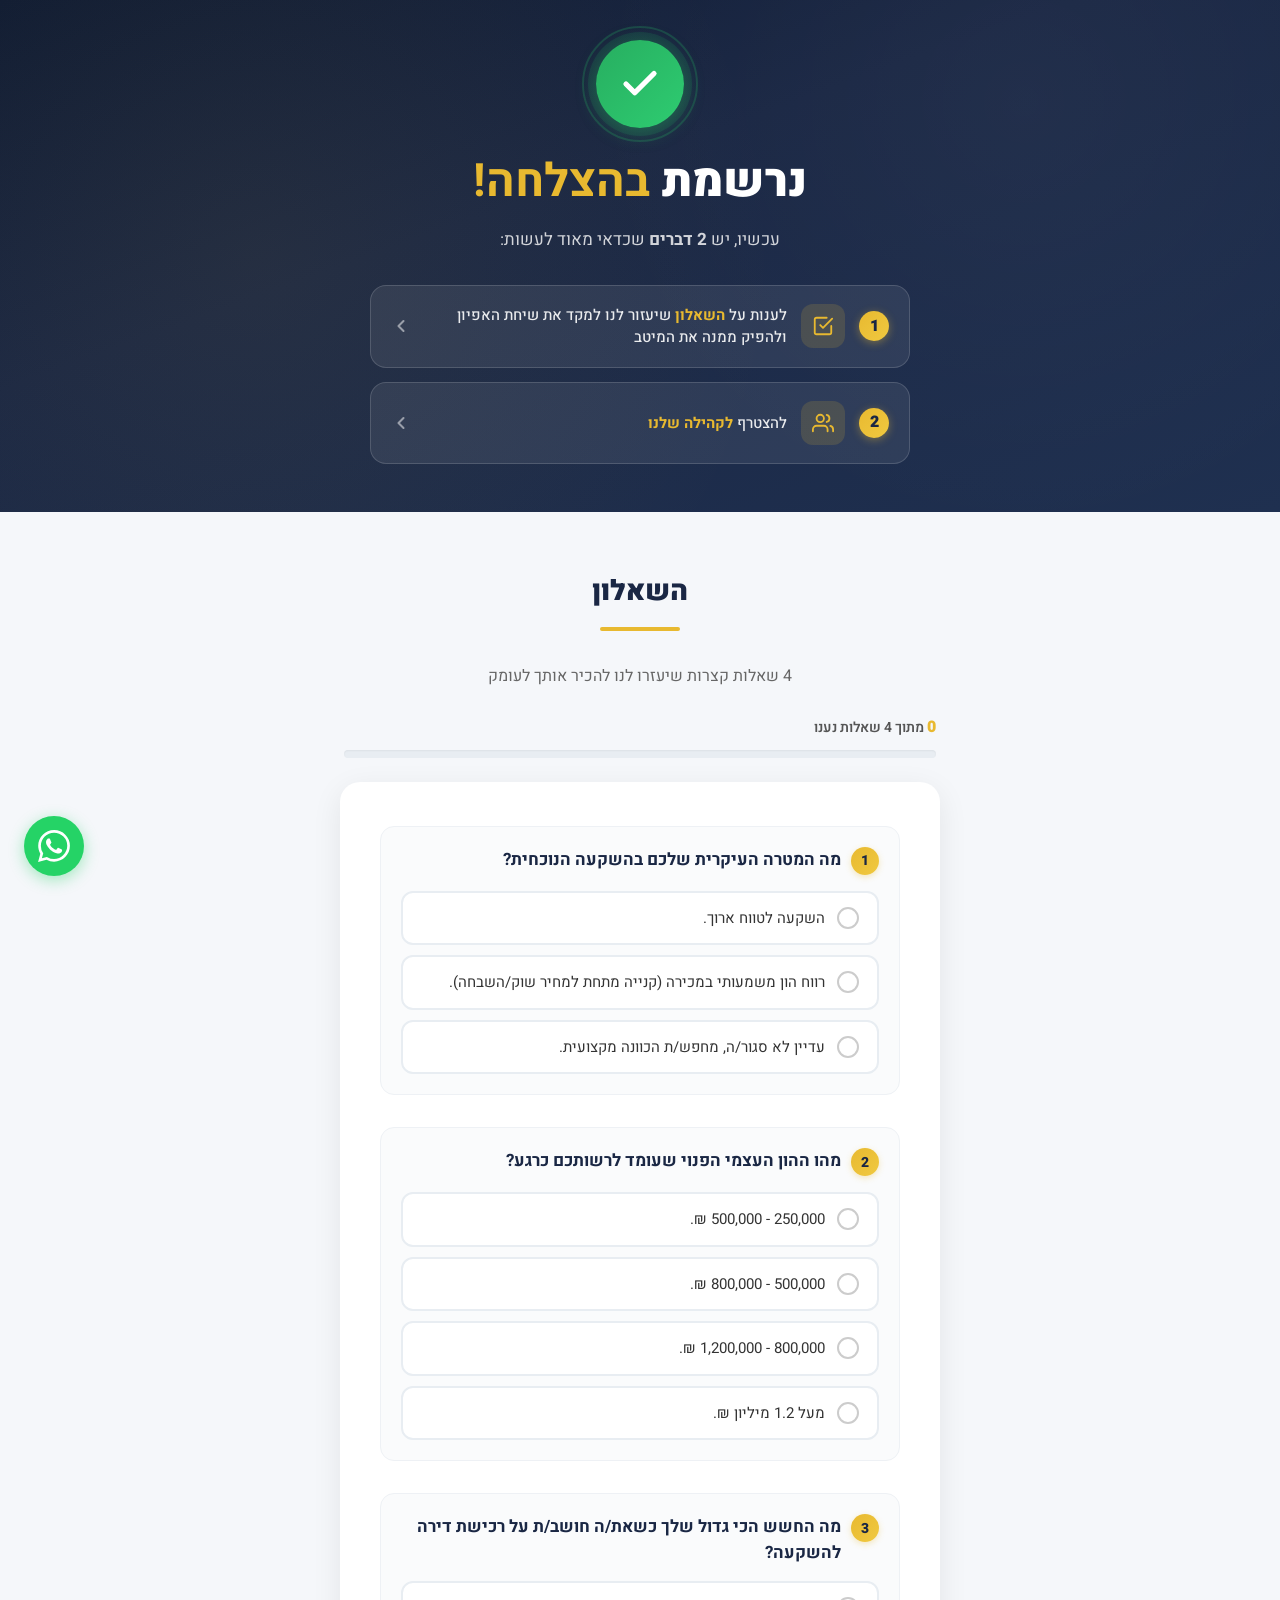
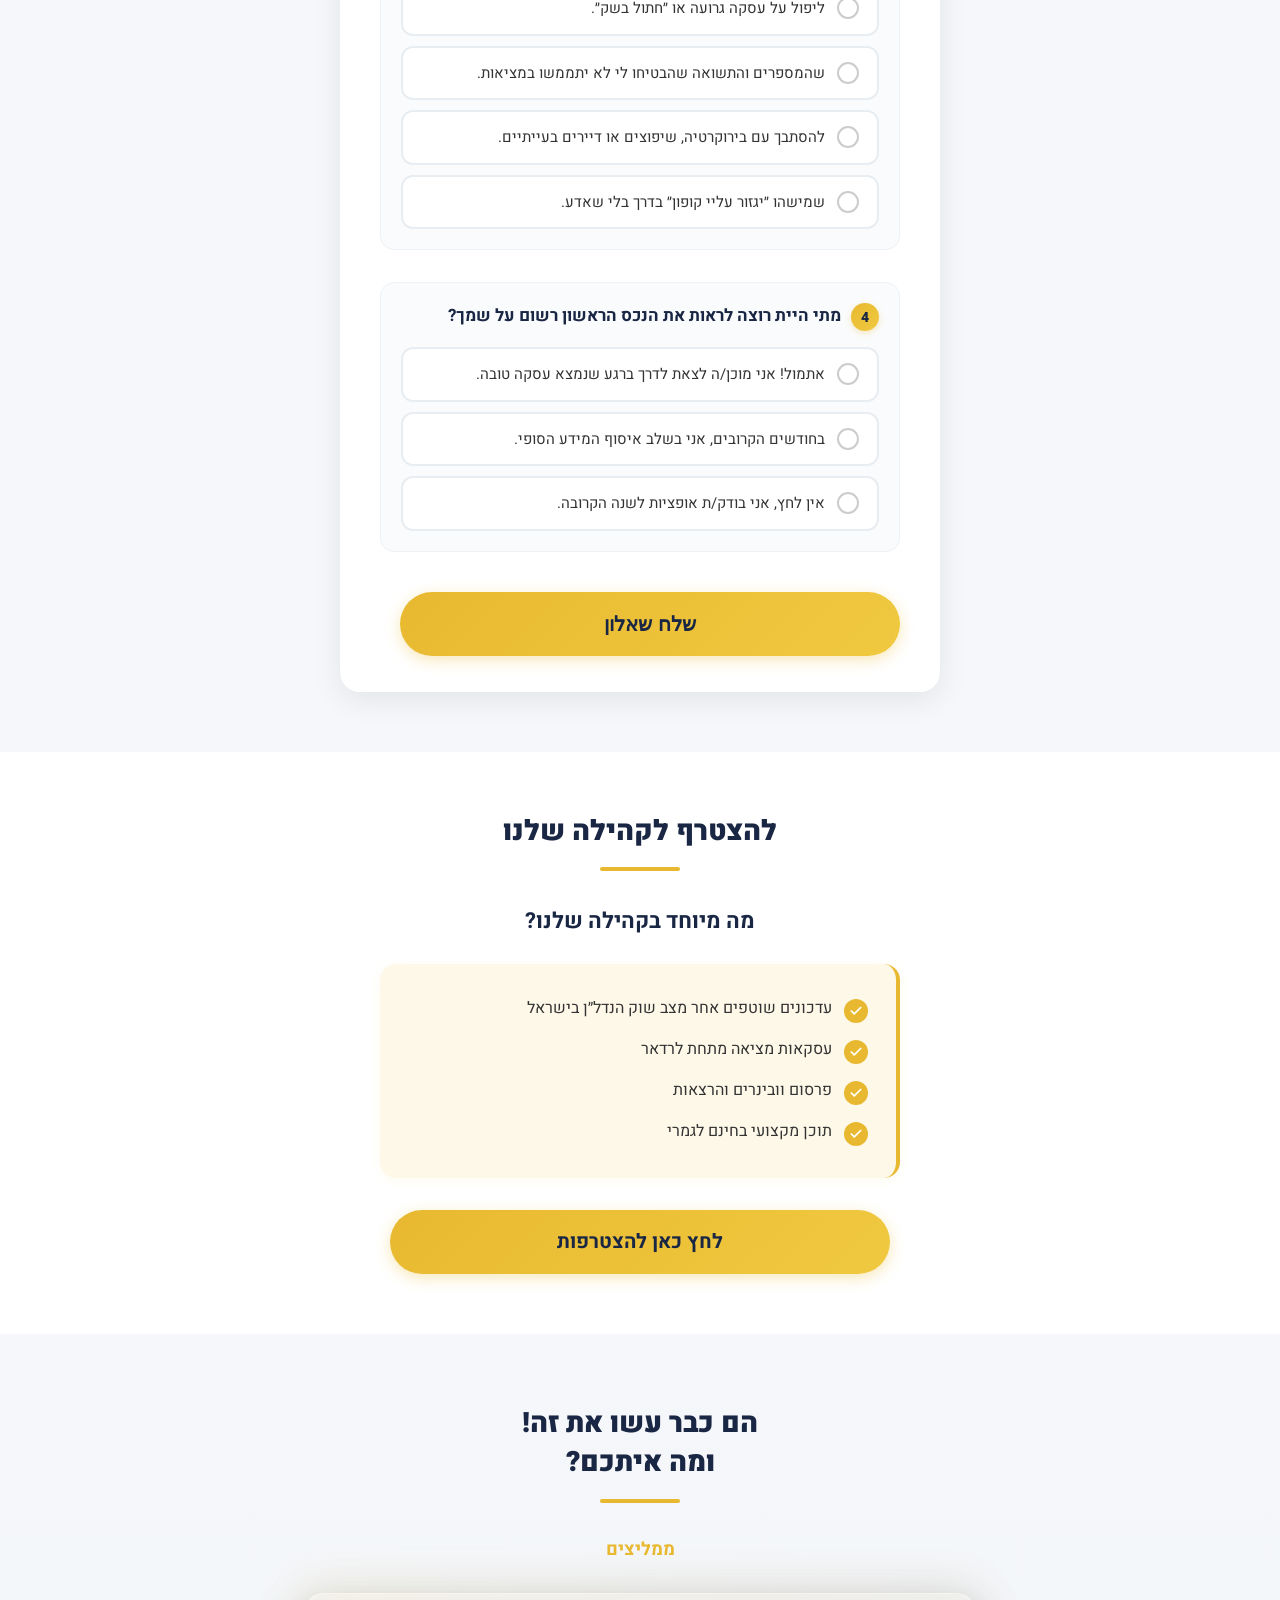
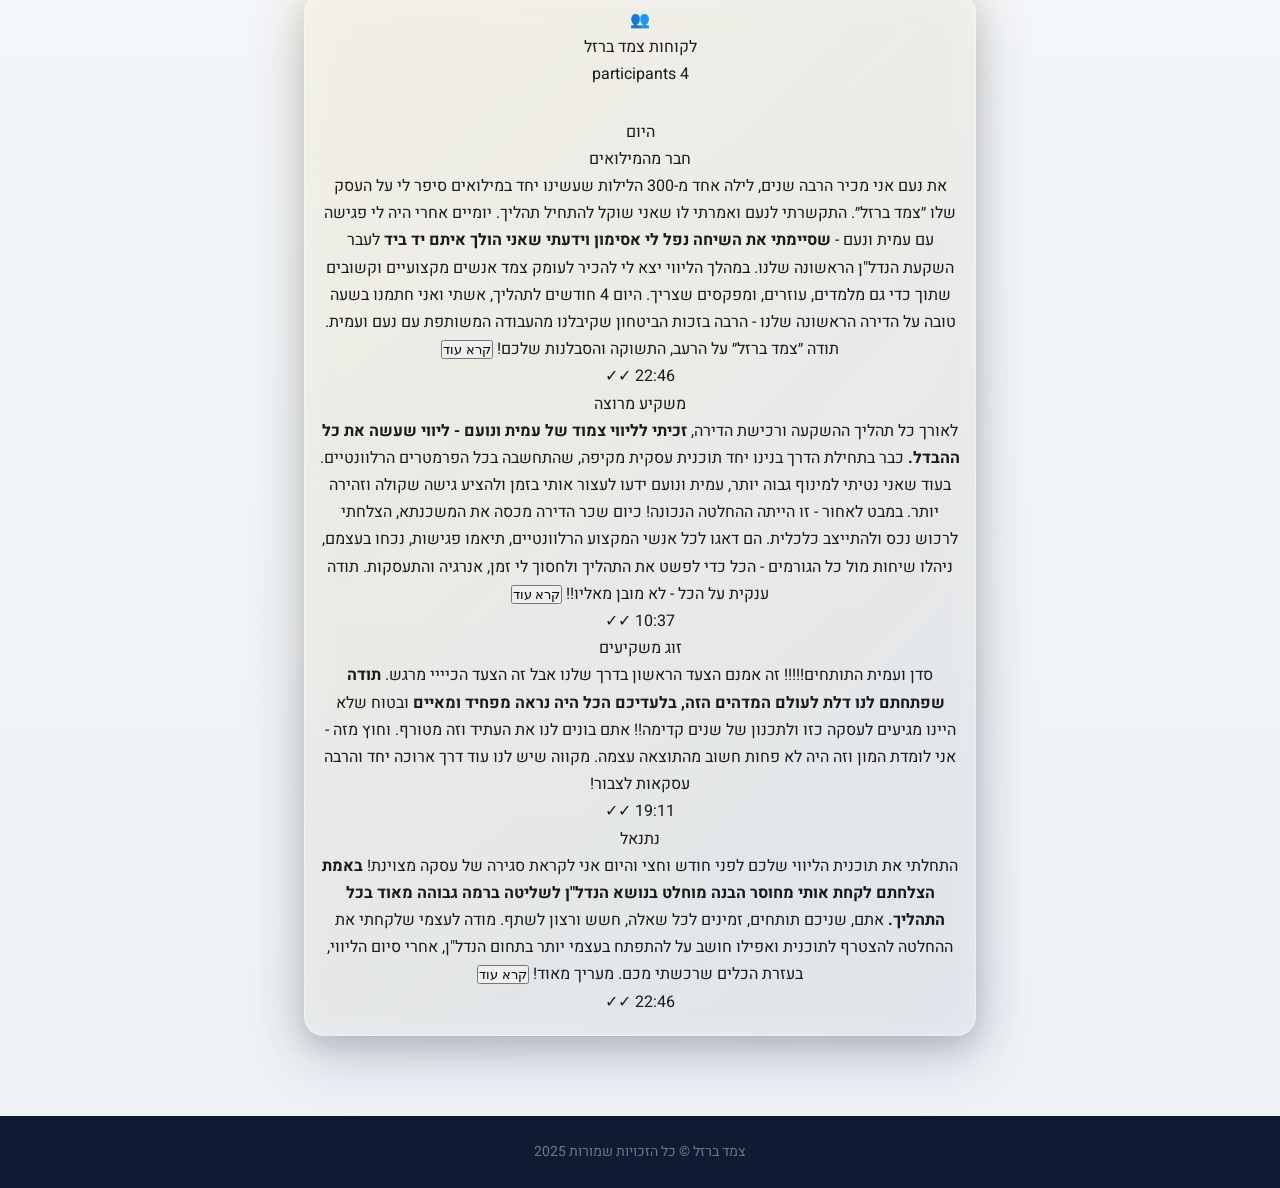
==== commit b7982a0b: "feat: Connect pages, remove top-logo, float testimonials - Page1 form now redirects to page2.html af" ====
--- a/page2.html
+++ b/page2.html
@@ -12,11 +12,6 @@
   <link rel="stylesheet" href="style2.css">
 </head>
 <body>
-
-  <!-- ===== Top-right Logo Badge ===== -->
-  <div class="top-logo">
-    <img src="images/logo.svg" alt="צמד ברזל">
-  </div>
 
   <!-- ===== Hero / Success Section ===== -->
   <section class="hero hero-success">
--- a/style.css
+++ b/style.css
@@ -590,8 +590,8 @@
 }
 
 .about-card .photo-placeholder {
-  width: 120px;
-  height: 120px;
+  width: 140px;
+  height: 140px;
   border-radius: 50%;
   background: linear-gradient(135deg, #1a2744, #243456);
   margin: 0 auto 20px;
@@ -607,7 +607,10 @@
 }
 
 .about-card .photo-placeholder img {
-  width: 100%; height: 100%; object-fit: cover;
+  width: 100%;
+  height: 100%;
+  object-fit: cover;
+  object-position: center 15%;
 }
 
 .about-card h3 {
@@ -634,8 +637,9 @@
 
 /* ===== Testimonials Section ===== */
 .testimonials-section {
-  padding: 60px 0 30px;
+  padding: 60px 0;
   background: #fff;
+  overflow: hidden;
 }
 
 .testimonials-section h2 {
@@ -650,187 +654,194 @@
   font-size: 20px;
   color: #e8b930;
   font-weight: 700;
-  margin-bottom: 24px;
-}
-
-/* WhatsApp chat window */
-.wa-chat-window {
-  background: #efeae2;
-  background-image: url("data:image/svg+xml,%3Csvg xmlns='http://www.w3.org/2000/svg' width='200' height='200'%3E%3Cdefs%3E%3Cpattern id='p' width='40' height='40' patternUnits='userSpaceOnUse'%3E%3Cpath d='M20 2c1 0 2 .5 2 1.5S21 5 20 5s-2-.5-2-1.5S19 2 20 2zM8 18c.6 0 1 .3 1 .8s-.4.8-1 .8-.9-.3-.9-.8.4-.8.9-.8zM32 28c.6 0 1 .3 1 .8s-.4.7-1 .7-.9-.2-.9-.7.4-.8.9-.8z' fill='%23d6d0c5' fill-opacity='.35'/%3E%3C/pattern%3E%3C/defs%3E%3Crect fill='url(%23p)' width='200' height='200'/%3E%3C/svg%3E");
-  border-radius: 8px;
-  padding: 16px 12px;
-  max-width: 600px;
-  margin: 0 auto;
-  box-shadow: 0 1px 3px rgba(0,0,0,0.08);
-}
-
-/* WhatsApp top bar */
-.wa-topbar {
-  background: #075e54;
-  border-radius: 8px 8px 0 0;
-  margin: -16px -12px 16px;
-  padding: 10px 16px;
-  display: flex;
-  align-items: center;
-  gap: 10px;
-  direction: ltr;
-}
-
-.wa-topbar-avatar {
-  width: 36px;
-  height: 36px;
+  margin-bottom: 32px;
+}
+
+/* Image carousel */
+.gallery-wrapper {
+  position: relative;
+  max-width: 100%;
+  margin: 0 -20px;
+  padding: 30px 0;
+}
+
+.gallery-scroll {
+  display: flex;
+  gap: 20px;
+  overflow-x: auto;
+  overflow-y: visible;
+  scroll-snap-type: x mandatory;
+  -webkit-overflow-scrolling: touch;
+  padding: 10px 20px 40px;
+  scrollbar-width: thin;
+  scrollbar-color: #e8b930 transparent;
+}
+
+.gallery-scroll::-webkit-scrollbar {
+  height: 8px;
+}
+
+.gallery-scroll::-webkit-scrollbar-track {
+  background: #f5f7fa;
+  border-radius: 4px;
+  margin: 0 20px;
+}
+
+.gallery-scroll::-webkit-scrollbar-thumb {
+  background: linear-gradient(90deg, #e8b930, #d4a020);
+  border-radius: 4px;
+}
+
+/* Floating image card */
+.gallery-item {
+  flex: 0 0 auto;
+  width: 280px;
+  aspect-ratio: 3/4;
+  border-radius: 20px;
+  overflow: hidden;
+  background: #f0f0f0;
+  scroll-snap-align: center;
+  position: relative;
+  box-shadow:
+    0 4px 12px rgba(0,0,0,0.08),
+    0 16px 40px rgba(0,0,0,0.1),
+    0 30px 60px rgba(26,39,68,0.08);
+  transition: transform 0.4s cubic-bezier(0.22, 1, 0.36, 1), box-shadow 0.4s;
+  cursor: pointer;
+  animation: floatY 6s ease-in-out infinite;
+}
+
+.gallery-item:nth-child(1) { animation-delay: 0s; }
+.gallery-item:nth-child(2) { animation-delay: -1.2s; }
+.gallery-item:nth-child(3) { animation-delay: -2.4s; }
+.gallery-item:nth-child(4) { animation-delay: -3.6s; }
+.gallery-item:nth-child(5) { animation-delay: -4.8s; }
+
+@keyframes floatY {
+  0%, 100% { transform: translateY(0); }
+  50% { transform: translateY(-8px); }
+}
+
+.gallery-item:hover {
+  transform: translateY(-16px) scale(1.02);
+  box-shadow:
+    0 8px 20px rgba(0,0,0,0.12),
+    0 24px 60px rgba(0,0,0,0.15),
+    0 40px 80px rgba(26,39,68,0.12);
+  animation-play-state: paused;
+}
+
+.gallery-item img {
+  width: 100%;
+  height: 100%;
+  object-fit: cover;
+  display: block;
+}
+
+/* Placeholder for missing images */
+.gallery-item .placeholder {
+  width: 100%;
+  height: 100%;
+  display: flex;
+  align-items: center;
+  justify-content: center;
+  flex-direction: column;
+  gap: 8px;
+  background: linear-gradient(135deg, #1a2744, #243456);
+  color: #e8b930;
+  font-size: 14px;
+  text-align: center;
+  padding: 20px;
+}
+
+.gallery-item .placeholder svg {
+  width: 40px;
+  height: 40px;
+  opacity: 0.7;
+}
+
+/* Caption overlay - just stars */
+.gallery-item .caption {
+  position: absolute;
+  bottom: 0;
+  left: 0;
+  right: 0;
+  background: linear-gradient(to top, rgba(26,39,68,0.9) 0%, rgba(26,39,68,0.5) 60%, transparent 100%);
+  padding: 40px 16px 16px;
+  text-align: center;
+}
+
+.gallery-item .caption-stars {
+  color: #e8b930;
+  font-size: 26px;
+  letter-spacing: 4px;
+  text-shadow: 0 2px 8px rgba(0,0,0,0.4);
+  line-height: 1;
+}
+
+/* Navigation arrows */
+.gallery-nav {
+  position: absolute;
+  top: 50%;
+  transform: translateY(-50%);
+  width: 44px;
+  height: 44px;
+  background: #fff;
+  border: none;
   border-radius: 50%;
-  background: #128c7e;
+  box-shadow: 0 4px 12px rgba(0,0,0,0.15);
+  cursor: pointer;
   display: flex;
   align-items: center;
   justify-content: center;
-  color: #fff;
-  font-size: 18px;
-}
-
-.wa-topbar-info {
-  color: #fff;
-  text-align: left;
-}
-
-.wa-topbar-name {
-  font-size: 15px;
-  font-weight: 600;
-}
-
-.wa-topbar-status {
-  font-size: 12px;
-  color: rgba(255,255,255,0.7);
-}
-
-/* Date pill */
-.wa-date-pill {
+  z-index: 2;
+  transition: all 0.3s;
+}
+
+.gallery-nav:hover {
+  background: #e8b930;
+  transform: translateY(-50%) scale(1.1);
+}
+
+.gallery-nav svg {
+  width: 22px;
+  height: 22px;
+  color: #1a2744;
+}
+
+.gallery-nav.prev {
+  right: 10px;
+}
+
+.gallery-nav.next {
+  left: 10px;
+}
+
+.gallery-hint {
   text-align: center;
-  margin: 8px 0 12px;
-}
-
-.wa-date-pill span {
-  display: inline-block;
-  background: rgba(255,255,255,0.9);
-  color: #54656f;
-  font-size: 12px;
-  padding: 4px 12px;
-  border-radius: 7px;
-  box-shadow: 0 1px 0.5px rgba(0,0,0,0.13);
-}
-
-/* WhatsApp bubble - exact replica */
-.wa-bubble {
-  position: relative;
-  background: #fff;
-  border-radius: 7.5px;
-  padding: 6px 7px 8px 9px;
-  margin-bottom: 3px;
-  margin-left: 50px;
-  margin-right: 0;
-  text-align: right;
-  box-shadow: 0 1px 0.5px rgba(0,0,0,0.13);
-  max-width: 85%;
-  float: right;
-  clear: both;
-}
-
-/* First bubble in a group gets the tail */
-.wa-bubble.wa-tail {
-  border-top-right-radius: 0;
-  margin-bottom: 3px;
-}
-
-.wa-bubble.wa-tail::before {
-  content: '';
-  position: absolute;
-  top: 0;
-  right: -8px;
-  width: 8px;
-  height: 13px;
-  background: #fff;
-  clip-path: polygon(0 0, 0% 100%, 100% 0);
-}
-
-/* Spacer between different senders */
-.wa-spacer {
-  clear: both;
-  height: 10px;
-}
-
-/* Contact name */
-.wa-sender {
-  font-size: 12.8px;
-  font-weight: 600;
-  margin-bottom: 1px;
-  display: block;
-}
-
-.wa-sender.color-1 { color: #e91e63; }
-.wa-sender.color-2 { color: #00bcd4; }
-.wa-sender.color-3 { color: #9c27b0; }
-.wa-sender.color-4 { color: #e65100; }
-
-/* Message text */
-.wa-text {
-  font-size: 14.2px;
-  color: #111b21;
-  line-height: 1.4;
-  margin: 0;
-  word-wrap: break-word;
-}
-
-.wa-text strong {
-  font-weight: 600;
-}
-
-/* Timestamp + checks */
-.wa-meta {
-  float: left;
-  margin-top: -10px;
-  margin-left: 0;
-  padding-right: 8px;
-  white-space: nowrap;
-  direction: ltr;
-}
-
-.wa-time {
-  font-size: 11px;
-  color: #667781;
-}
-
-.wa-checks {
-  font-size: 14px;
-  color: #53bdeb;
-  margin-left: 2px;
-  letter-spacing: -3px;
-}
-
-/* Read more */
-.wa-read-more {
-  display: inline;
-  color: #027eb5;
-  font-size: 14.2px;
-  cursor: pointer;
-  border: none;
-  background: none;
-  padding: 0;
-  font-family: 'Heebo', sans-serif;
-}
-
-.wa-expandable {
-  display: none;
-}
-
-.wa-expandable.show {
-  display: inline;
-}
-
-/* Clear floats */
-.wa-chat-window::after {
-  content: '';
-  display: table;
-  clear: both;
+  color: #888;
+  font-size: 13px;
+  margin-top: 10px;
+  display: flex;
+  align-items: center;
+  justify-content: center;
+  gap: 6px;
+}
+
+.gallery-hint svg {
+  width: 16px;
+  height: 16px;
+  animation: swipeHint 2s ease-in-out infinite;
+}
+
+@keyframes swipeHint {
+  0%, 100% { transform: translateX(0); }
+  50% { transform: translateX(-8px); }
+}
+
+@media (max-width: 480px) {
+  .gallery-item { width: 240px; }
+  .gallery-nav { display: none; }
 }
 
 /* ===== Final CTA Section ===== */
--- a/style2.css
+++ b/style2.css
@@ -1,25 +1,9 @@
 /* ===== Page 2 Specific Styles ===== */
 /* Base styles (reset, fonts, container, buttons, etc.) come from style.css */
 
-/* ===== Top-right Logo Badge ===== */
-.top-logo {
-  position: absolute;
-  top: 20px;
-  right: 20px;
-  z-index: 10;
-  pointer-events: none;
-}
-
-.top-logo img {
-  width: 64px;
-  height: auto;
-  display: block;
-  filter: drop-shadow(0 2px 6px rgba(0, 0, 0, 0.3));
-}
-
 /* ===== Hero Success Modifier ===== */
 .hero-success {
-  padding: 60px 0 48px;
+  padding: 40px 0 48px;
   position: relative;
 }
 
@@ -546,27 +530,71 @@
   margin-bottom: 0;
 }
 
-/* ===== Testimonials Override ===== */
+/* ===== Testimonials Override - Floating Frame ===== */
+.testimonials-section {
+  background: linear-gradient(180deg, #f5f7fa 0%, #eef2f7 100%);
+  padding: 70px 0 80px;
+}
+
 .testimonials-section .section-subtitle {
   font-size: 18px;
   color: #e8b930;
   font-weight: 700;
-  margin-bottom: 24px;
+  margin-bottom: 28px;
+}
+
+.testimonials-section .wa-chat-window {
+  border-radius: 20px;
+  padding: 20px 16px;
+  box-shadow:
+    0 20px 60px rgba(26, 39, 68, 0.18),
+    0 10px 25px rgba(26, 39, 68, 0.12),
+    0 0 0 1px rgba(255, 255, 255, 0.6) inset;
+  transform: translateY(0);
+  transition: transform 0.4s ease, box-shadow 0.4s ease;
+  animation: floatPulse 6s ease-in-out infinite;
+  position: relative;
+}
+
+.testimonials-section .wa-chat-window::before {
+  content: '';
+  position: absolute;
+  inset: -12px;
+  border-radius: 28px;
+  background: linear-gradient(135deg, rgba(232,185,48,0.15), rgba(26,39,68,0.1));
+  z-index: -1;
+  filter: blur(20px);
+  opacity: 0.7;
+}
+
+.testimonials-section .wa-chat-window:hover {
+  transform: translateY(-4px);
+  box-shadow:
+    0 28px 70px rgba(26, 39, 68, 0.22),
+    0 14px 35px rgba(26, 39, 68, 0.15),
+    0 0 0 1px rgba(255, 255, 255, 0.6) inset;
+}
+
+.testimonials-section .wa-chat-window .wa-topbar {
+  border-radius: 20px 20px 0 0;
+  margin: -20px -16px 16px;
+  padding: 14px 18px;
+}
+
+@keyframes floatPulse {
+  0%, 100% { transform: translateY(0); }
+  50% { transform: translateY(-6px); }
 }
 
 /* ===== Responsive - Page 2 ===== */
 @media (min-width: 768px) {
   .hero-success h1 { font-size: 46px; }
   .questionnaire-form { padding: 44px 40px 36px; }
-  .top-logo img { width: 72px; }
-  .top-logo { top: 24px; right: 28px; }
 }
 
 @media (max-width: 480px) {
   .hero-success h1 { font-size: 28px; }
-  .top-logo { top: 14px; right: 14px; }
-  .top-logo img { width: 52px; }
-  .hero-success { padding: 56px 0 44px; }
+  .hero-success { padding: 36px 0 40px; }
   .success-icon {
     width: 72px;
     height: 72px;
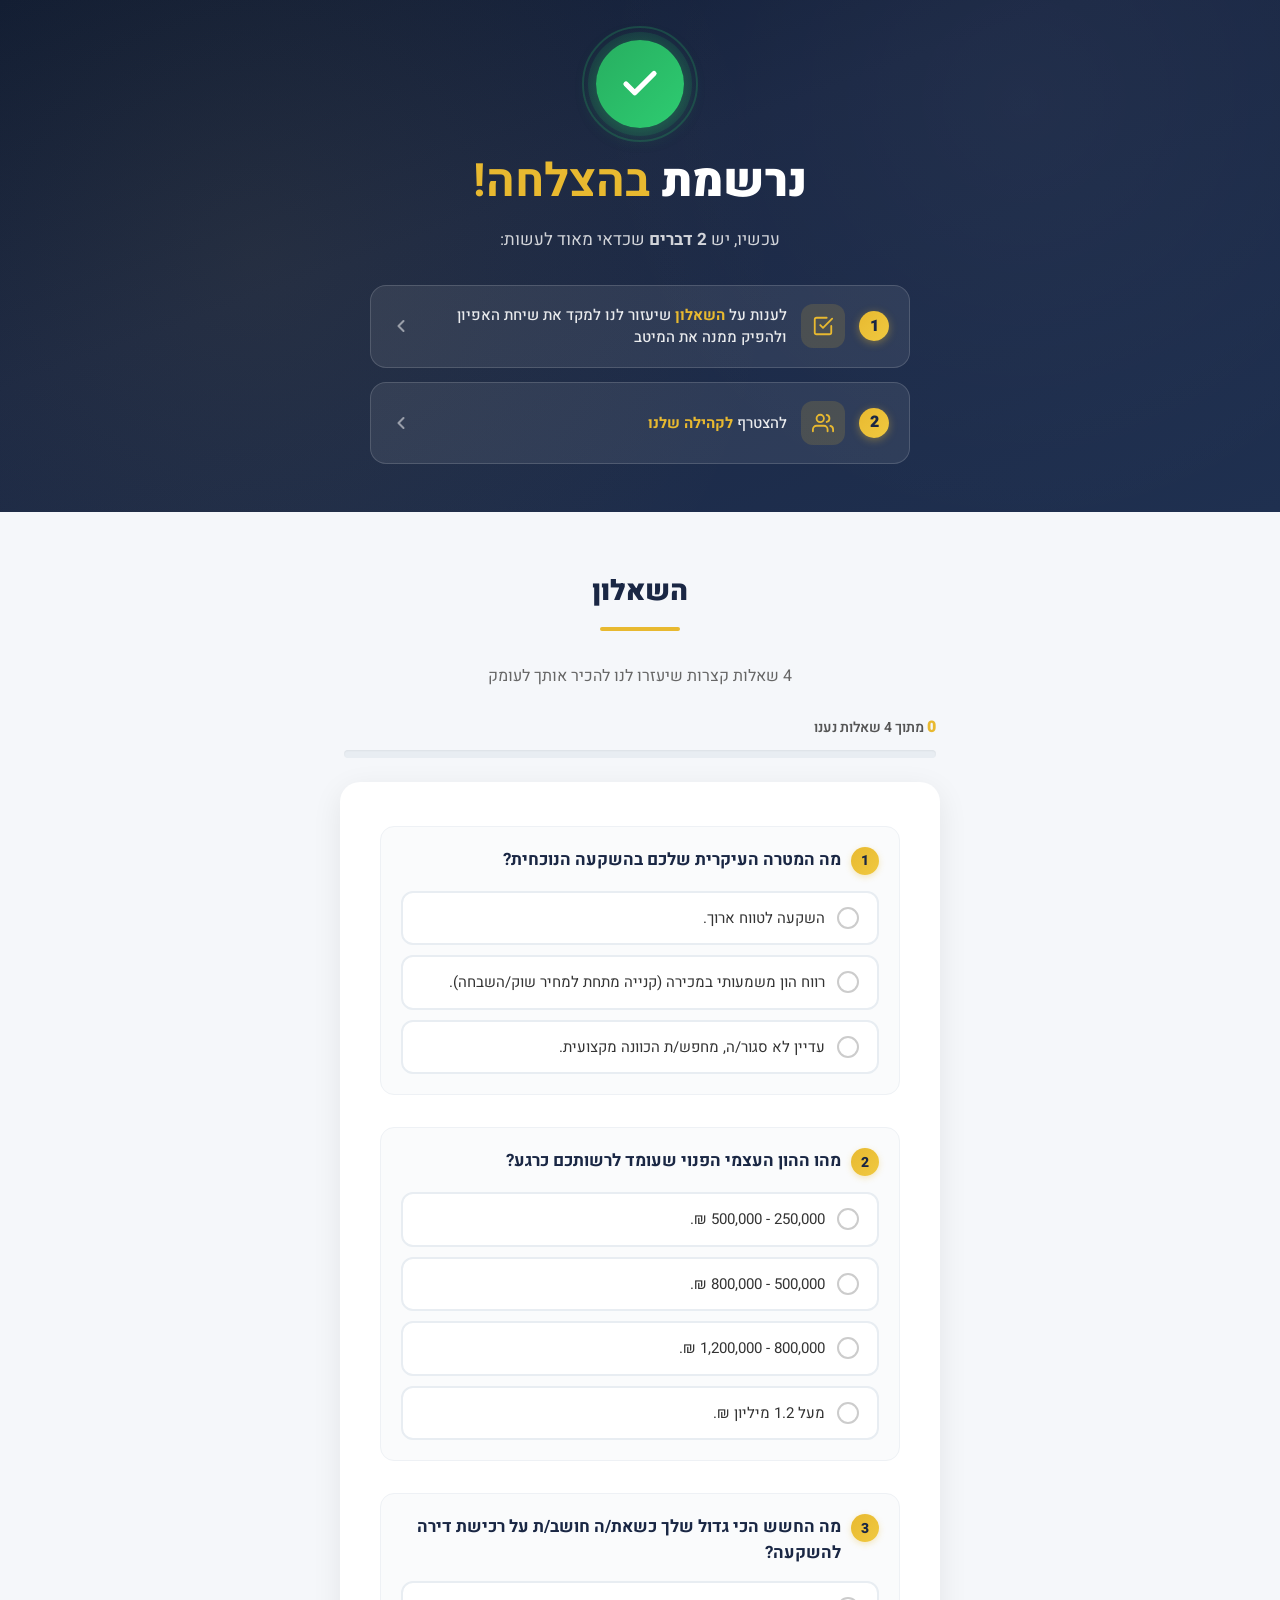
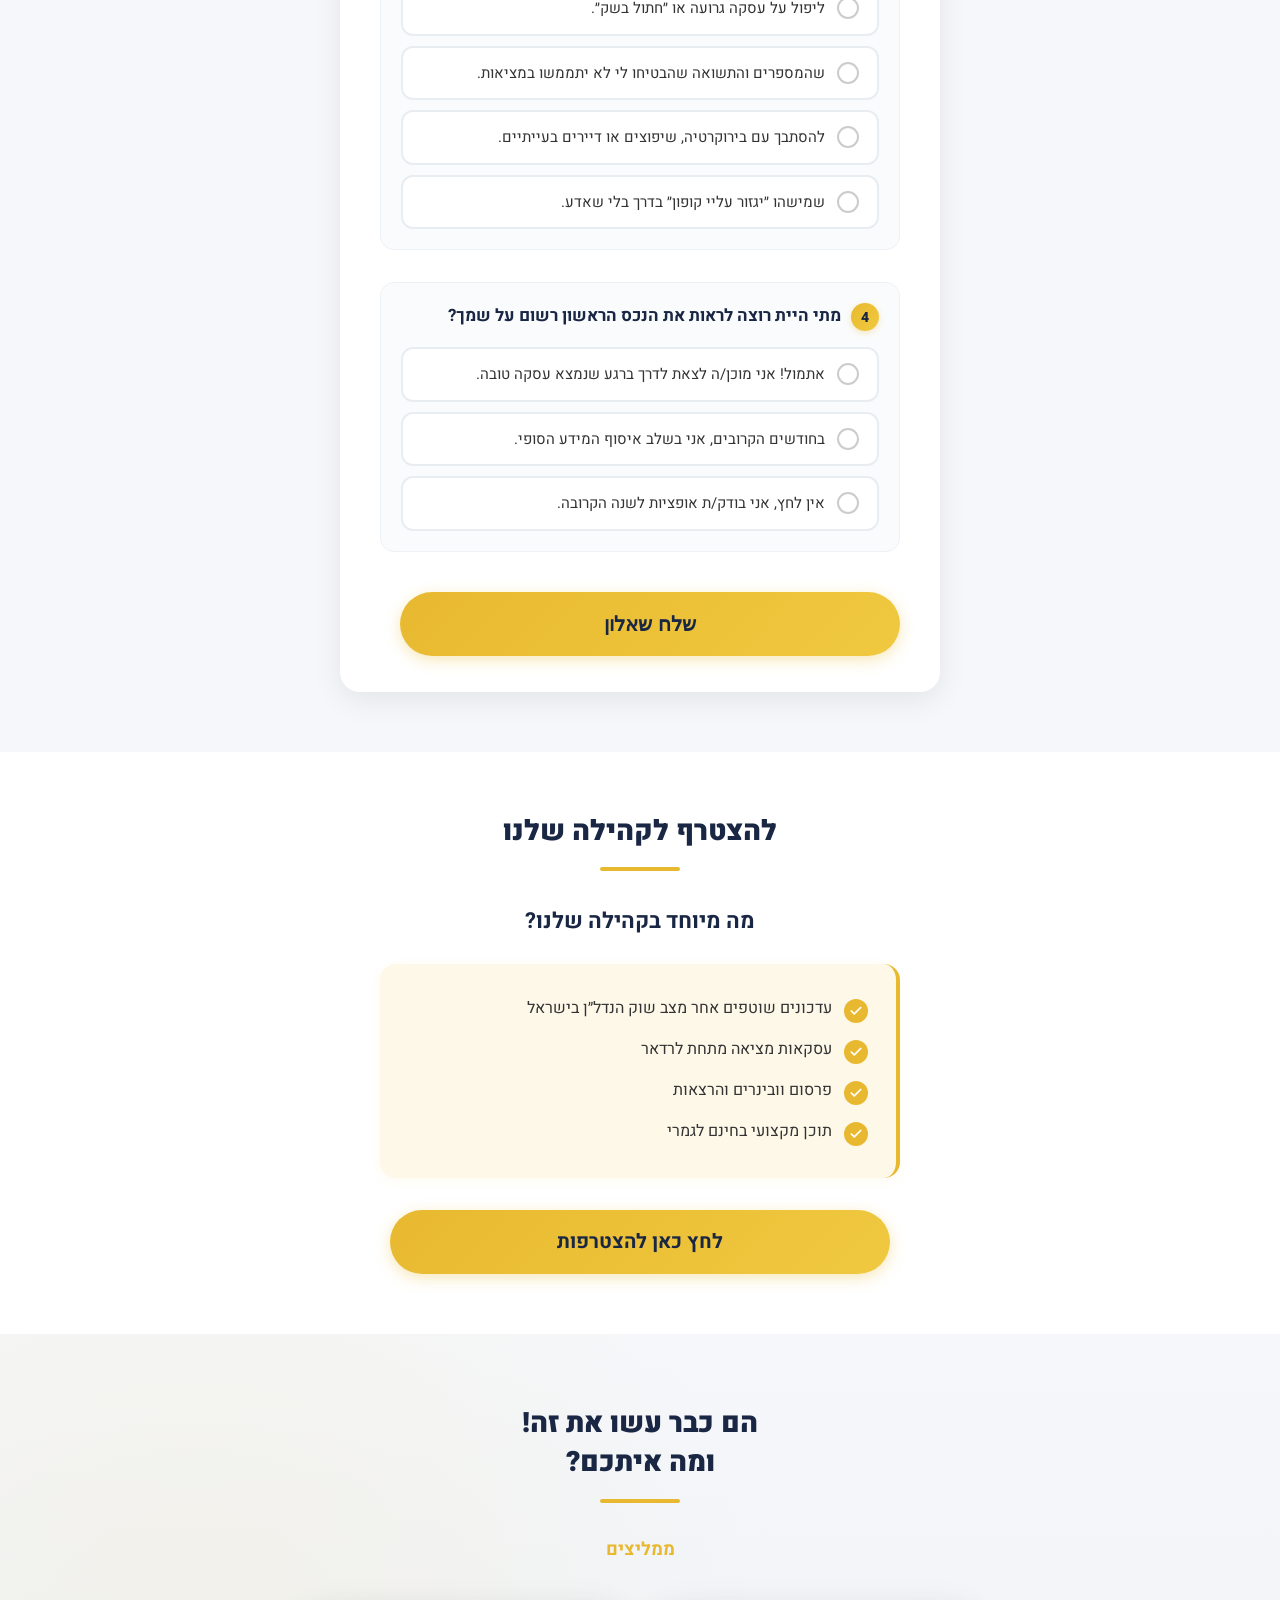
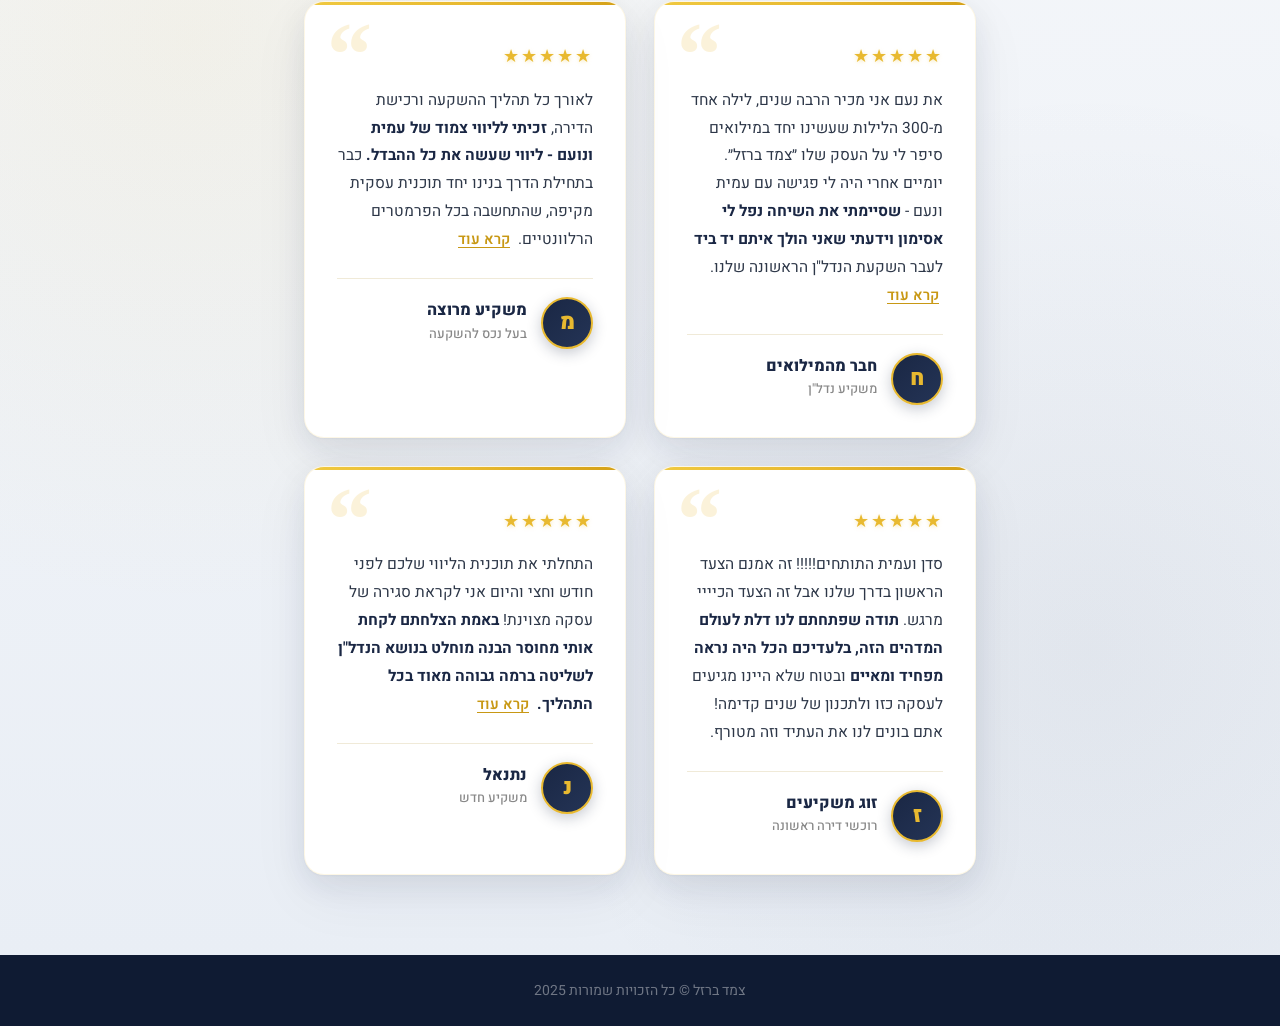
==== commit 315d6d9c: "feat: Redesign testimonials as luxury individual cards, remove WhatsApp float - Replace WhatsApp cha" ====
--- a/page2.html
+++ b/page2.html
@@ -238,51 +238,75 @@
       <div class="gold-divider"></div>
       <p class="section-subtitle">ממליצים</p>
 
-      <div class="wa-chat-window">
-        <!-- WhatsApp top bar -->
-        <div class="wa-topbar">
-          <div class="wa-topbar-avatar">&#128101;</div>
-          <div class="wa-topbar-info">
-            <div class="wa-topbar-name">לקוחות צמד ברזל</div>
-            <div class="wa-topbar-status">4 participants</div>
-          </div>
-        </div>
-
-        <div class="wa-date-pill"><span>היום</span></div>
-
-        <!-- הודעה 1 -->
-        <div class="wa-bubble wa-tail">
-          <span class="wa-sender color-1">חבר מהמילואים</span>
-          <p class="wa-text">את נעם אני מכיר הרבה שנים, לילה אחד מ-300 הלילות שעשינו יחד במילואים סיפר לי על העסק שלו ״צמד ברזל״. התקשרתי לנעם ואמרתי לו שאני שוקל להתחיל תהליך. יומיים אחרי היה לי פגישה עם עמית ונעם - <strong>שסיימתי את השיחה נפל לי אסימון וידעתי שאני הולך איתם יד ביד</strong> לעבר השקעת הנדל"ן הראשונה שלנו.<span class="wa-expandable" id="exp1"> במהלך הליווי יצא לי להכיר לעומק צמד אנשים מקצועיים וקשובים שתוך כדי גם מלמדים, עוזרים, ומפקסים שצריך. היום 4 חודשים לתהליך, אשתי ואני חתמנו בשעה טובה על הדירה הראשונה שלנו - הרבה בזכות הביטחון שקיבלנו מהעבודה המשותפת עם נעם ועמית. תודה ״צמד ברזל״ על הרעב, התשוקה והסבלנות שלכם!</span> <button class="wa-read-more" onclick="document.getElementById('exp1').classList.toggle('show');this.textContent=this.textContent==='קרא עוד'?'פחות':'קרא עוד'">קרא עוד</button></p>
-          <span class="wa-meta"><span class="wa-time">22:46</span> <span class="wa-checks">&#10003;&#10003;</span></span>
-        </div>
-
-        <div class="wa-spacer"></div>
-
-        <!-- הודעה 2 -->
-        <div class="wa-bubble wa-tail">
-          <span class="wa-sender color-2">משקיע מרוצה</span>
-          <p class="wa-text">לאורך כל תהליך ההשקעה ורכישת הדירה, <strong>זכיתי לליווי צמוד של עמית ונועם - ליווי שעשה את כל ההבדל.</strong> כבר בתחילת הדרך בנינו יחד תוכנית עסקית מקיפה, שהתחשבה בכל הפרמטרים הרלוונטיים.<span class="wa-expandable" id="exp2"> בעוד שאני נטיתי למינוף גבוה יותר, עמית ונועם ידעו לעצור אותי בזמן ולהציע גישה שקולה וזהירה יותר. במבט לאחור - זו הייתה ההחלטה הנכונה! כיום שכר הדירה מכסה את המשכנתא, הצלחתי לרכוש נכס ולהתייצב כלכלית. הם דאגו לכל אנשי המקצוע הרלוונטיים, תיאמו פגישות, נכחו בעצמם, ניהלו שיחות מול כל הגורמים - הכל כדי לפשט את התהליך ולחסוך לי זמן, אנרגיה והתעסקות. תודה ענקית על הכל - לא מובן מאליו!!</span> <button class="wa-read-more" onclick="document.getElementById('exp2').classList.toggle('show');this.textContent=this.textContent==='קרא עוד'?'פחות':'קרא עוד'">קרא עוד</button></p>
-          <span class="wa-meta"><span class="wa-time">10:37</span> <span class="wa-checks">&#10003;&#10003;</span></span>
-        </div>
-
-        <div class="wa-spacer"></div>
-
-        <!-- הודעה 3 -->
-        <div class="wa-bubble wa-tail">
-          <span class="wa-sender color-3">זוג משקיעים</span>
-          <p class="wa-text">סדן ועמית התותחים!!!!! זה אמנם הצעד הראשון בדרך שלנו אבל זה הצעד הכיייי מרגש. <strong>תודה שפתחתם לנו דלת לעולם המדהים הזה, בלעדיכם הכל היה נראה מפחיד ומאיים</strong> ובטוח שלא היינו מגיעים לעסקה כזו ולתכנון של שנים קדימה!! אתם בונים לנו את העתיד וזה מטורף. וחוץ מזה - אני לומדת המון וזה היה לא פחות חשוב מהתוצאה עצמה. מקווה שיש לנו עוד דרך ארוכה יחד והרבה עסקאות לצבור!</p>
-          <span class="wa-meta"><span class="wa-time">19:11</span> <span class="wa-checks">&#10003;&#10003;</span></span>
-        </div>
-
-        <div class="wa-spacer"></div>
-
-        <!-- הודעה 4 -->
-        <div class="wa-bubble wa-tail">
-          <span class="wa-sender color-4">נתנאל</span>
-          <p class="wa-text">התחלתי את תוכנית הליווי שלכם לפני חודש וחצי והיום אני לקראת סגירה של עסקה מצוינת! <strong>באמת הצלחתם לקחת אותי מחוסר הבנה מוחלט בנושא הנדל"ן לשליטה ברמה גבוהה מאוד בכל התהליך.</strong><span class="wa-expandable" id="exp4"> אתם, שניכם תותחים, זמינים לכל שאלה, חשש ורצון לשתף. מודה לעצמי שלקחתי את ההחלטה להצטרף לתוכנית ואפילו חושב על להתפתח בעצמי יותר בתחום הנדל"ן, אחרי סיום הליווי, בעזרת הכלים שרכשתי מכם. מעריך מאוד!</span> <button class="wa-read-more" onclick="document.getElementById('exp4').classList.toggle('show');this.textContent=this.textContent==='קרא עוד'?'פחות':'קרא עוד'">קרא עוד</button></p>
-          <span class="wa-meta"><span class="wa-time">22:46</span> <span class="wa-checks">&#10003;&#10003;</span></span>
-        </div>
+      <div class="luxury-testimonials">
+
+        <!-- המלצה 1 -->
+        <article class="lux-card">
+          <div class="lux-quote-mark">&ldquo;</div>
+          <div class="lux-stars">&#9733;&#9733;&#9733;&#9733;&#9733;</div>
+          <p class="lux-text">
+            את נעם אני מכיר הרבה שנים, לילה אחד מ-300 הלילות שעשינו יחד במילואים סיפר לי על העסק שלו ״צמד ברזל״. יומיים אחרי היה לי פגישה עם עמית ונעם - <strong>שסיימתי את השיחה נפל לי אסימון וידעתי שאני הולך איתם יד ביד</strong> לעבר השקעת הנדל"ן הראשונה שלנו.<span class="lux-expandable" id="lexp1"> במהלך הליווי יצא לי להכיר לעומק צמד אנשים מקצועיים וקשובים שתוך כדי גם מלמדים, עוזרים, ומפקסים שצריך. היום 4 חודשים לתהליך, אשתי ואני חתמנו בשעה טובה על הדירה הראשונה שלנו - הרבה בזכות הביטחון שקיבלנו מהעבודה המשותפת עם נעם ועמית.</span>
+            <button class="lux-read-more" onclick="toggleLux('lexp1', this)">קרא עוד</button>
+          </p>
+          <div class="lux-author">
+            <div class="lux-avatar">ח</div>
+            <div class="lux-author-info">
+              <div class="lux-name">חבר מהמילואים</div>
+              <div class="lux-role">משקיע נדל"ן</div>
+            </div>
+          </div>
+        </article>
+
+        <!-- המלצה 2 -->
+        <article class="lux-card">
+          <div class="lux-quote-mark">&ldquo;</div>
+          <div class="lux-stars">&#9733;&#9733;&#9733;&#9733;&#9733;</div>
+          <p class="lux-text">
+            לאורך כל תהליך ההשקעה ורכישת הדירה, <strong>זכיתי לליווי צמוד של עמית ונועם - ליווי שעשה את כל ההבדל.</strong> כבר בתחילת הדרך בנינו יחד תוכנית עסקית מקיפה, שהתחשבה בכל הפרמטרים הרלוונטיים.<span class="lux-expandable" id="lexp2"> בעוד שאני נטיתי למינוף גבוה יותר, עמית ונועם ידעו לעצור אותי בזמן ולהציע גישה שקולה וזהירה יותר. במבט לאחור - זו הייתה ההחלטה הנכונה! כיום שכר הדירה מכסה את המשכנתא, הצלחתי לרכוש נכס ולהתייצב כלכלית.</span>
+            <button class="lux-read-more" onclick="toggleLux('lexp2', this)">קרא עוד</button>
+          </p>
+          <div class="lux-author">
+            <div class="lux-avatar">מ</div>
+            <div class="lux-author-info">
+              <div class="lux-name">משקיע מרוצה</div>
+              <div class="lux-role">בעל נכס להשקעה</div>
+            </div>
+          </div>
+        </article>
+
+        <!-- המלצה 3 -->
+        <article class="lux-card">
+          <div class="lux-quote-mark">&ldquo;</div>
+          <div class="lux-stars">&#9733;&#9733;&#9733;&#9733;&#9733;</div>
+          <p class="lux-text">
+            סדן ועמית התותחים!!!!! זה אמנם הצעד הראשון בדרך שלנו אבל זה הצעד הכיייי מרגש. <strong>תודה שפתחתם לנו דלת לעולם המדהים הזה, בלעדיכם הכל היה נראה מפחיד ומאיים</strong> ובטוח שלא היינו מגיעים לעסקה כזו ולתכנון של שנים קדימה! אתם בונים לנו את העתיד וזה מטורף.
+          </p>
+          <div class="lux-author">
+            <div class="lux-avatar">ז</div>
+            <div class="lux-author-info">
+              <div class="lux-name">זוג משקיעים</div>
+              <div class="lux-role">רוכשי דירה ראשונה</div>
+            </div>
+          </div>
+        </article>
+
+        <!-- המלצה 4 -->
+        <article class="lux-card">
+          <div class="lux-quote-mark">&ldquo;</div>
+          <div class="lux-stars">&#9733;&#9733;&#9733;&#9733;&#9733;</div>
+          <p class="lux-text">
+            התחלתי את תוכנית הליווי שלכם לפני חודש וחצי והיום אני לקראת סגירה של עסקה מצוינת! <strong>באמת הצלחתם לקחת אותי מחוסר הבנה מוחלט בנושא הנדל"ן לשליטה ברמה גבוהה מאוד בכל התהליך.</strong><span class="lux-expandable" id="lexp4"> אתם, שניכם תותחים, זמינים לכל שאלה, חשש ורצון לשתף. מודה לעצמי שלקחתי את ההחלטה להצטרף לתוכנית ואפילו חושב על להתפתח בעצמי יותר בתחום הנדל"ן, אחרי סיום הליווי, בעזרת הכלים שרכשתי מכם. מעריך מאוד!</span>
+            <button class="lux-read-more" onclick="toggleLux('lexp4', this)">קרא עוד</button>
+          </p>
+          <div class="lux-author">
+            <div class="lux-avatar">נ</div>
+            <div class="lux-author-info">
+              <div class="lux-name">נתנאל</div>
+              <div class="lux-role">משקיע חדש</div>
+            </div>
+          </div>
+        </article>
+
       </div>
     </div>
   </section>
@@ -293,11 +317,6 @@
       <p>צמד ברזל &copy; כל הזכויות שמורות 2025</p>
     </div>
   </footer>
-
-  <!-- ===== WhatsApp Floating Button ===== -->
-  <a href="https://wa.me/972501234567?text=היי, אשמח לשמוע פרטים על ליווי השקעות נדלן" class="whatsapp-float" target="_blank" rel="noopener" aria-label="WhatsApp">
-    <svg viewBox="0 0 24 24" fill="currentColor"><path d="M17.472 14.382c-.297-.149-1.758-.867-2.03-.967-.273-.099-.471-.148-.67.15-.197.297-.767.966-.94 1.164-.173.199-.347.223-.644.075-.297-.15-1.255-.463-2.39-1.475-.883-.788-1.48-1.761-1.653-2.059-.173-.297-.018-.458.13-.606.134-.133.298-.347.446-.52.149-.174.198-.298.298-.497.099-.198.05-.371-.025-.52-.075-.149-.669-1.612-.916-2.207-.242-.579-.487-.5-.669-.51-.173-.008-.371-.01-.57-.01-.198 0-.52.074-.792.372-.272.297-1.04 1.016-1.04 2.479 0 1.462 1.065 2.875 1.213 3.074.149.198 2.096 3.2 5.077 4.487.709.306 1.262.489 1.694.625.712.227 1.36.195 1.871.118.571-.085 1.758-.719 2.006-1.413.248-.694.248-1.289.173-1.413-.074-.124-.272-.198-.57-.347m-5.421 7.403h-.004a9.87 9.87 0 01-5.031-1.378l-.361-.214-3.741.982.998-3.648-.235-.374a9.86 9.86 0 01-1.51-5.26c.001-5.45 4.436-9.884 9.888-9.884 2.64 0 5.122 1.03 6.988 2.898a9.825 9.825 0 012.893 6.994c-.003 5.45-4.437 9.884-9.885 9.884m8.413-18.297A11.815 11.815 0 0012.05 0C5.495 0 .16 5.335.157 11.892c0 2.096.547 4.142 1.588 5.945L.057 24l6.305-1.654a11.882 11.882 0 005.683 1.448h.005c6.554 0 11.89-5.335 11.893-11.893a11.821 11.821 0 00-3.48-8.413z"/></svg>
-  </a>
 
   <!-- ===== Success Modal ===== -->
   <div class="modal-overlay" id="successModal">
@@ -313,6 +332,13 @@
 
   <!-- ===== Inline JavaScript ===== -->
   <script>
+    // Luxury testimonial "read more" toggle
+    function toggleLux(id, btn) {
+      var el = document.getElementById(id);
+      el.classList.toggle('show');
+      btn.textContent = btn.textContent === 'קרא עוד' ? 'פחות' : 'קרא עוד';
+    }
+
     var form = document.getElementById('questionnaireForm');
     var progressCount = document.getElementById('progressCount');
     var progressFill = document.getElementById('progressFill');
--- a/style2.css
+++ b/style2.css
@@ -530,60 +530,212 @@
   margin-bottom: 0;
 }
 
-/* ===== Testimonials Override - Floating Frame ===== */
+/* ===== Testimonials Override - Luxury Cards ===== */
 .testimonials-section {
-  background: linear-gradient(180deg, #f5f7fa 0%, #eef2f7 100%);
+  background: linear-gradient(180deg, #f5f7fa 0%, #e9eef5 100%);
   padding: 70px 0 80px;
+  position: relative;
+  overflow: hidden;
+}
+
+.testimonials-section::before {
+  content: '';
+  position: absolute;
+  inset: 0;
+  background:
+    radial-gradient(circle at 15% 25%, rgba(232, 185, 48, 0.08) 0%, transparent 40%),
+    radial-gradient(circle at 85% 75%, rgba(26, 39, 68, 0.05) 0%, transparent 40%);
+  pointer-events: none;
+}
+
+.testimonials-section .container {
+  position: relative;
+  z-index: 1;
 }
 
 .testimonials-section .section-subtitle {
   font-size: 18px;
   color: #e8b930;
   font-weight: 700;
-  margin-bottom: 28px;
-}
-
-.testimonials-section .wa-chat-window {
+  margin-bottom: 36px;
+}
+
+/* Luxury testimonial cards grid */
+.luxury-testimonials {
+  display: grid;
+  gap: 24px;
+  grid-template-columns: 1fr;
+  max-width: 640px;
+  margin: 0 auto;
+}
+
+.lux-card {
+  position: relative;
+  background: #ffffff;
   border-radius: 20px;
-  padding: 20px 16px;
+  padding: 36px 28px 28px;
+  text-align: right;
   box-shadow:
-    0 20px 60px rgba(26, 39, 68, 0.18),
-    0 10px 25px rgba(26, 39, 68, 0.12),
-    0 0 0 1px rgba(255, 255, 255, 0.6) inset;
-  transform: translateY(0);
-  transition: transform 0.4s ease, box-shadow 0.4s ease;
-  animation: floatPulse 6s ease-in-out infinite;
-  position: relative;
-}
-
-.testimonials-section .wa-chat-window::before {
+    0 1px 2px rgba(26, 39, 68, 0.04),
+    0 10px 30px rgba(26, 39, 68, 0.08),
+    0 20px 60px rgba(26, 39, 68, 0.06);
+  transition: transform 0.4s cubic-bezier(0.22, 1, 0.36, 1), box-shadow 0.4s ease;
+  overflow: hidden;
+  border: 1px solid rgba(232, 185, 48, 0.12);
+}
+
+/* Gold accent strip on top */
+.lux-card::before {
   content: '';
   position: absolute;
-  inset: -12px;
-  border-radius: 28px;
-  background: linear-gradient(135deg, rgba(232,185,48,0.15), rgba(26,39,68,0.1));
+  top: 0;
+  right: 0;
+  left: 0;
+  height: 3px;
+  background: linear-gradient(90deg, #f0c940 0%, #e8b930 50%, #d4a017 100%);
+}
+
+/* Subtle glow behind card */
+.lux-card::after {
+  content: '';
+  position: absolute;
+  inset: -6px;
+  border-radius: 26px;
+  background: linear-gradient(135deg, rgba(232, 185, 48, 0.12), rgba(26, 39, 68, 0.06));
   z-index: -1;
-  filter: blur(20px);
-  opacity: 0.7;
-}
-
-.testimonials-section .wa-chat-window:hover {
-  transform: translateY(-4px);
+  filter: blur(16px);
+  opacity: 0;
+  transition: opacity 0.4s ease;
+}
+
+.lux-card:hover {
+  transform: translateY(-6px);
   box-shadow:
-    0 28px 70px rgba(26, 39, 68, 0.22),
-    0 14px 35px rgba(26, 39, 68, 0.15),
-    0 0 0 1px rgba(255, 255, 255, 0.6) inset;
-}
-
-.testimonials-section .wa-chat-window .wa-topbar {
-  border-radius: 20px 20px 0 0;
-  margin: -20px -16px 16px;
-  padding: 14px 18px;
-}
-
-@keyframes floatPulse {
-  0%, 100% { transform: translateY(0); }
-  50% { transform: translateY(-6px); }
+    0 2px 4px rgba(26, 39, 68, 0.05),
+    0 16px 40px rgba(26, 39, 68, 0.12),
+    0 30px 80px rgba(26, 39, 68, 0.08);
+}
+
+.lux-card:hover::after {
+  opacity: 1;
+}
+
+/* Large decorative quote mark */
+.lux-quote-mark {
+  position: absolute;
+  top: 8px;
+  left: 22px;
+  font-size: 90px;
+  font-family: Georgia, 'Times New Roman', serif;
+  font-weight: 700;
+  color: rgba(232, 185, 48, 0.18);
+  line-height: 1;
+  pointer-events: none;
+}
+
+/* Star rating */
+.lux-stars {
+  color: #e8b930;
+  font-size: 18px;
+  letter-spacing: 2px;
+  margin-bottom: 14px;
+  filter: drop-shadow(0 1px 2px rgba(232, 185, 48, 0.3));
+}
+
+/* Testimonial text */
+.lux-text {
+  font-size: 15.5px;
+  color: #2d3748;
+  line-height: 1.8;
+  margin: 0 0 24px;
+  font-weight: 400;
+}
+
+.lux-text strong {
+  color: #1a2744;
+  font-weight: 700;
+}
+
+.lux-expandable {
+  display: none;
+}
+
+.lux-expandable.show {
+  display: inline;
+}
+
+.lux-read-more {
+  display: inline;
+  color: #c89814;
+  font-size: 14.5px;
+  font-weight: 600;
+  cursor: pointer;
+  border: none;
+  background: none;
+  padding: 0 4px;
+  font-family: 'Heebo', sans-serif;
+  text-decoration: underline;
+  text-underline-offset: 3px;
+}
+
+.lux-read-more:hover {
+  color: #a0780c;
+}
+
+/* Author section */
+.lux-author {
+  display: flex;
+  align-items: center;
+  gap: 14px;
+  padding-top: 18px;
+  border-top: 1px solid #f0ead8;
+}
+
+.lux-avatar {
+  flex-shrink: 0;
+  width: 52px;
+  height: 52px;
+  border-radius: 50%;
+  background: linear-gradient(135deg, #1a2744, #243456);
+  color: #e8b930;
+  display: flex;
+  align-items: center;
+  justify-content: center;
+  font-size: 22px;
+  font-weight: 900;
+  box-shadow: 0 4px 14px rgba(26, 39, 68, 0.25);
+  border: 2px solid #e8b930;
+}
+
+.lux-author-info {
+  flex: 1;
+  text-align: right;
+}
+
+.lux-name {
+  font-size: 16px;
+  font-weight: 800;
+  color: #1a2744;
+  line-height: 1.2;
+}
+
+.lux-role {
+  font-size: 13px;
+  color: #888;
+  font-weight: 500;
+  margin-top: 2px;
+}
+
+/* Two-column layout on larger screens */
+@media (min-width: 768px) {
+  .luxury-testimonials {
+    grid-template-columns: 1fr 1fr;
+    max-width: 920px;
+    gap: 28px;
+  }
+  .lux-card {
+    padding: 40px 32px 32px;
+  }
 }
 
 /* ===== Responsive - Page 2 ===== */
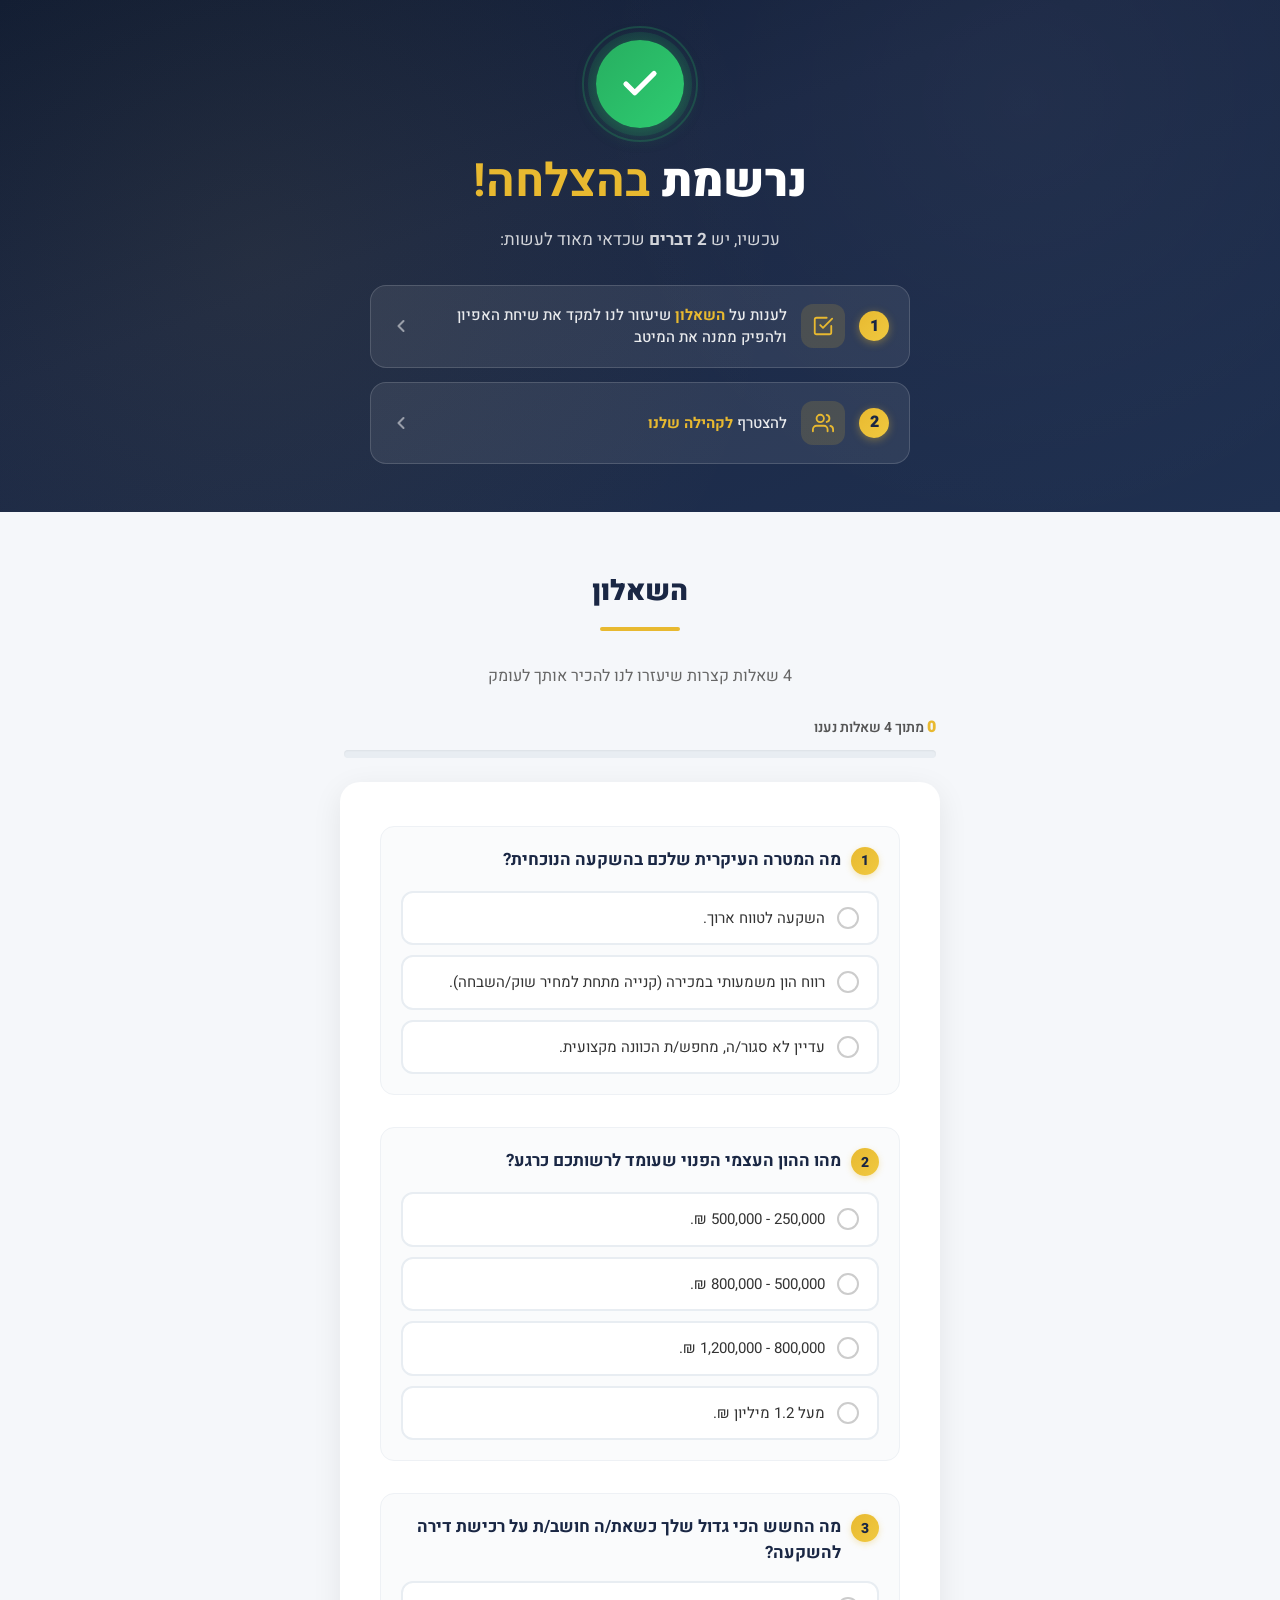
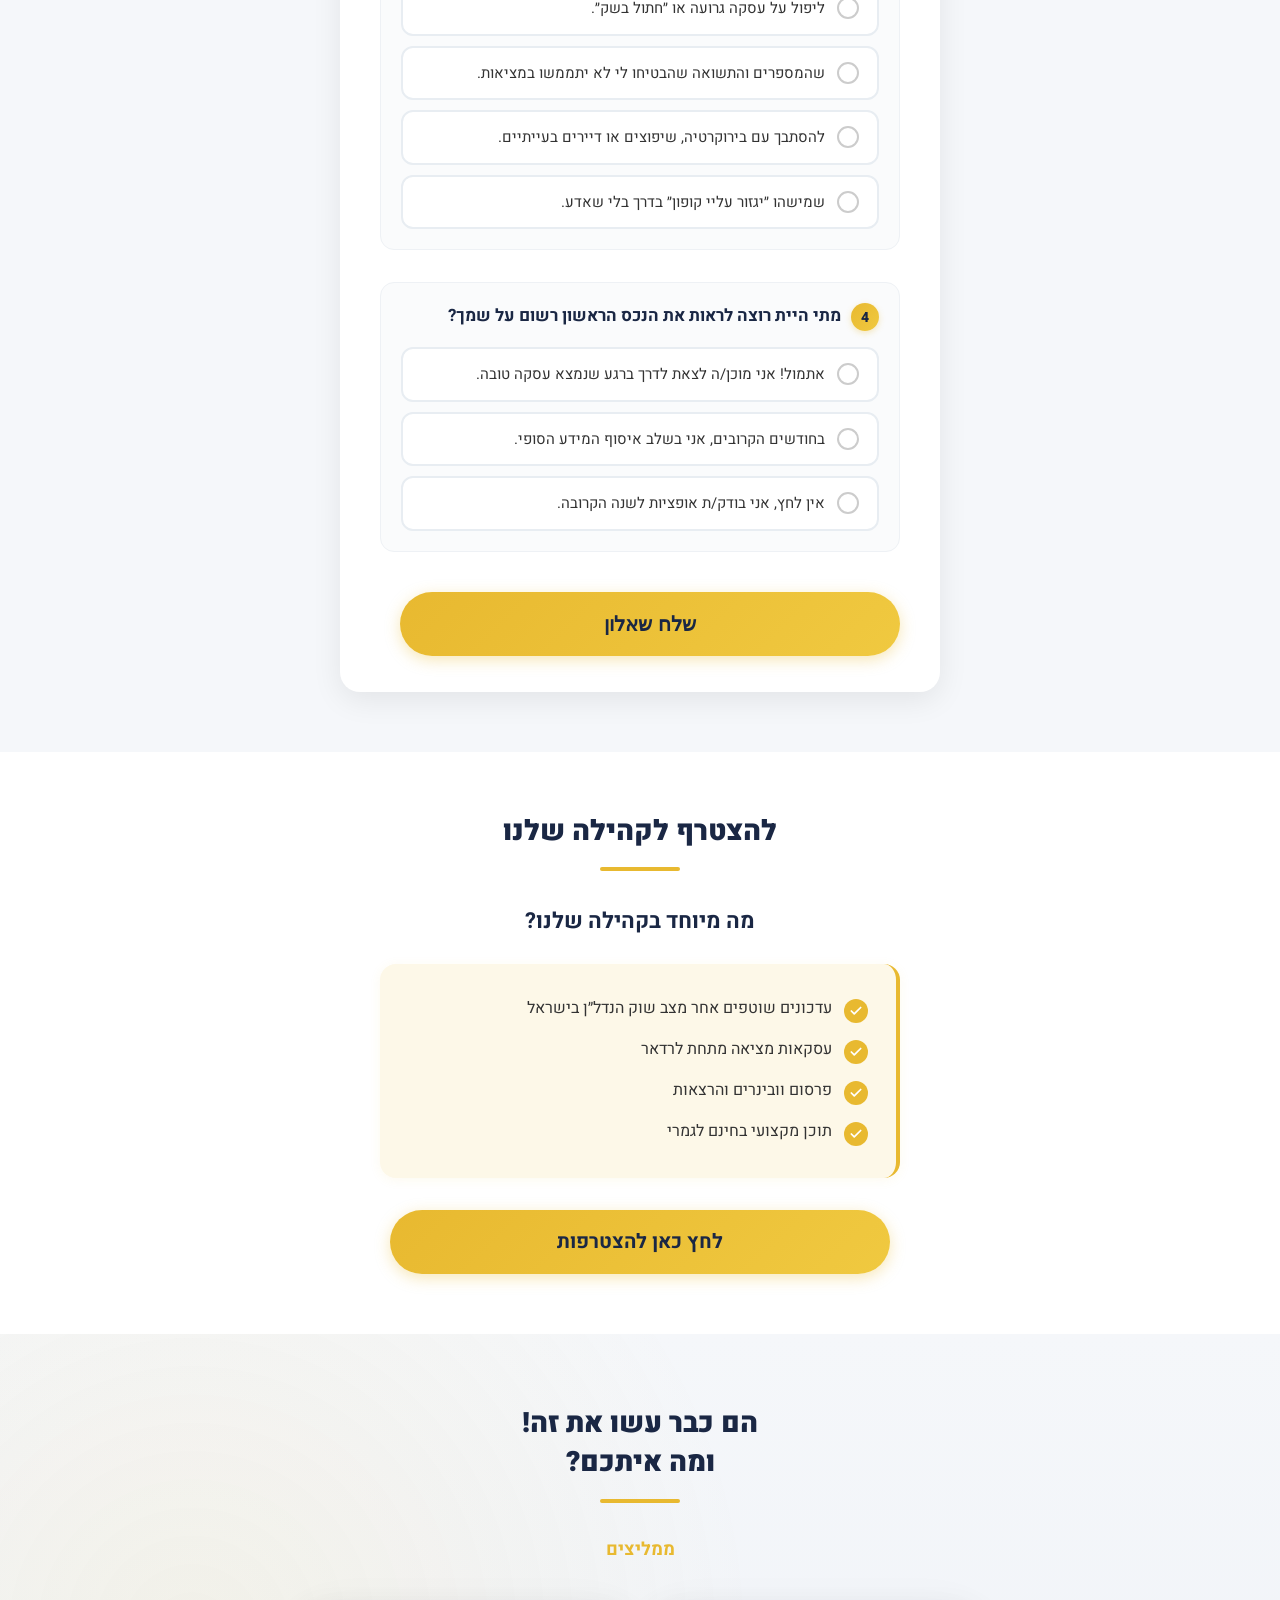
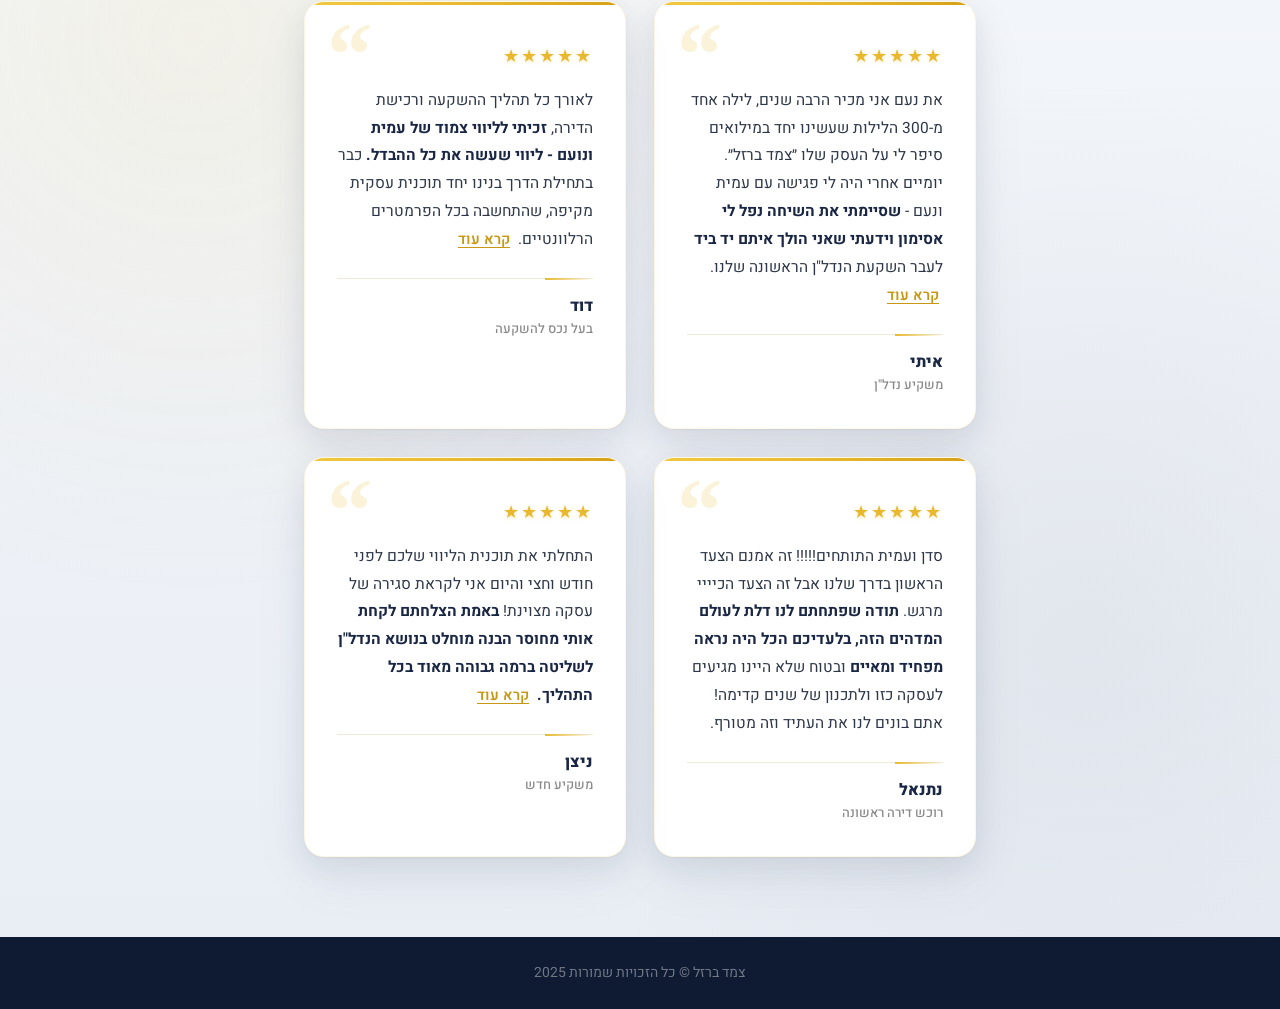
==== commit 4248542c: "style: Replace generic testimonial labels with names, remove avatar circles Names: איתי, דוד, נתנאל," ====
--- a/page2.html
+++ b/page2.html
@@ -249,9 +249,8 @@
             <button class="lux-read-more" onclick="toggleLux('lexp1', this)">קרא עוד</button>
           </p>
           <div class="lux-author">
-            <div class="lux-avatar">ח</div>
             <div class="lux-author-info">
-              <div class="lux-name">חבר מהמילואים</div>
+              <div class="lux-name">איתי</div>
               <div class="lux-role">משקיע נדל"ן</div>
             </div>
           </div>
@@ -266,9 +265,8 @@
             <button class="lux-read-more" onclick="toggleLux('lexp2', this)">קרא עוד</button>
           </p>
           <div class="lux-author">
-            <div class="lux-avatar">מ</div>
             <div class="lux-author-info">
-              <div class="lux-name">משקיע מרוצה</div>
+              <div class="lux-name">דוד</div>
               <div class="lux-role">בעל נכס להשקעה</div>
             </div>
           </div>
@@ -282,10 +280,9 @@
             סדן ועמית התותחים!!!!! זה אמנם הצעד הראשון בדרך שלנו אבל זה הצעד הכיייי מרגש. <strong>תודה שפתחתם לנו דלת לעולם המדהים הזה, בלעדיכם הכל היה נראה מפחיד ומאיים</strong> ובטוח שלא היינו מגיעים לעסקה כזו ולתכנון של שנים קדימה! אתם בונים לנו את העתיד וזה מטורף.
           </p>
           <div class="lux-author">
-            <div class="lux-avatar">ז</div>
             <div class="lux-author-info">
-              <div class="lux-name">זוג משקיעים</div>
-              <div class="lux-role">רוכשי דירה ראשונה</div>
+              <div class="lux-name">נתנאל</div>
+              <div class="lux-role">רוכש דירה ראשונה</div>
             </div>
           </div>
         </article>
@@ -299,9 +296,8 @@
             <button class="lux-read-more" onclick="toggleLux('lexp4', this)">קרא עוד</button>
           </p>
           <div class="lux-author">
-            <div class="lux-avatar">נ</div>
             <div class="lux-author-info">
-              <div class="lux-name">נתנאל</div>
+              <div class="lux-name">ניצן</div>
               <div class="lux-role">משקיע חדש</div>
             </div>
           </div>
--- a/style2.css
+++ b/style2.css
@@ -684,31 +684,22 @@
 
 /* Author section */
 .lux-author {
-  display: flex;
-  align-items: center;
-  gap: 14px;
   padding-top: 18px;
   border-top: 1px solid #f0ead8;
-}
-
-.lux-avatar {
-  flex-shrink: 0;
-  width: 52px;
-  height: 52px;
-  border-radius: 50%;
-  background: linear-gradient(135deg, #1a2744, #243456);
-  color: #e8b930;
-  display: flex;
-  align-items: center;
-  justify-content: center;
-  font-size: 22px;
-  font-weight: 900;
-  box-shadow: 0 4px 14px rgba(26, 39, 68, 0.25);
-  border: 2px solid #e8b930;
+  position: relative;
+}
+
+.lux-author::before {
+  content: '';
+  position: absolute;
+  top: -1px;
+  right: 0;
+  width: 48px;
+  height: 2px;
+  background: linear-gradient(90deg, #e8b930, transparent);
 }
 
 .lux-author-info {
-  flex: 1;
   text-align: right;
 }
 
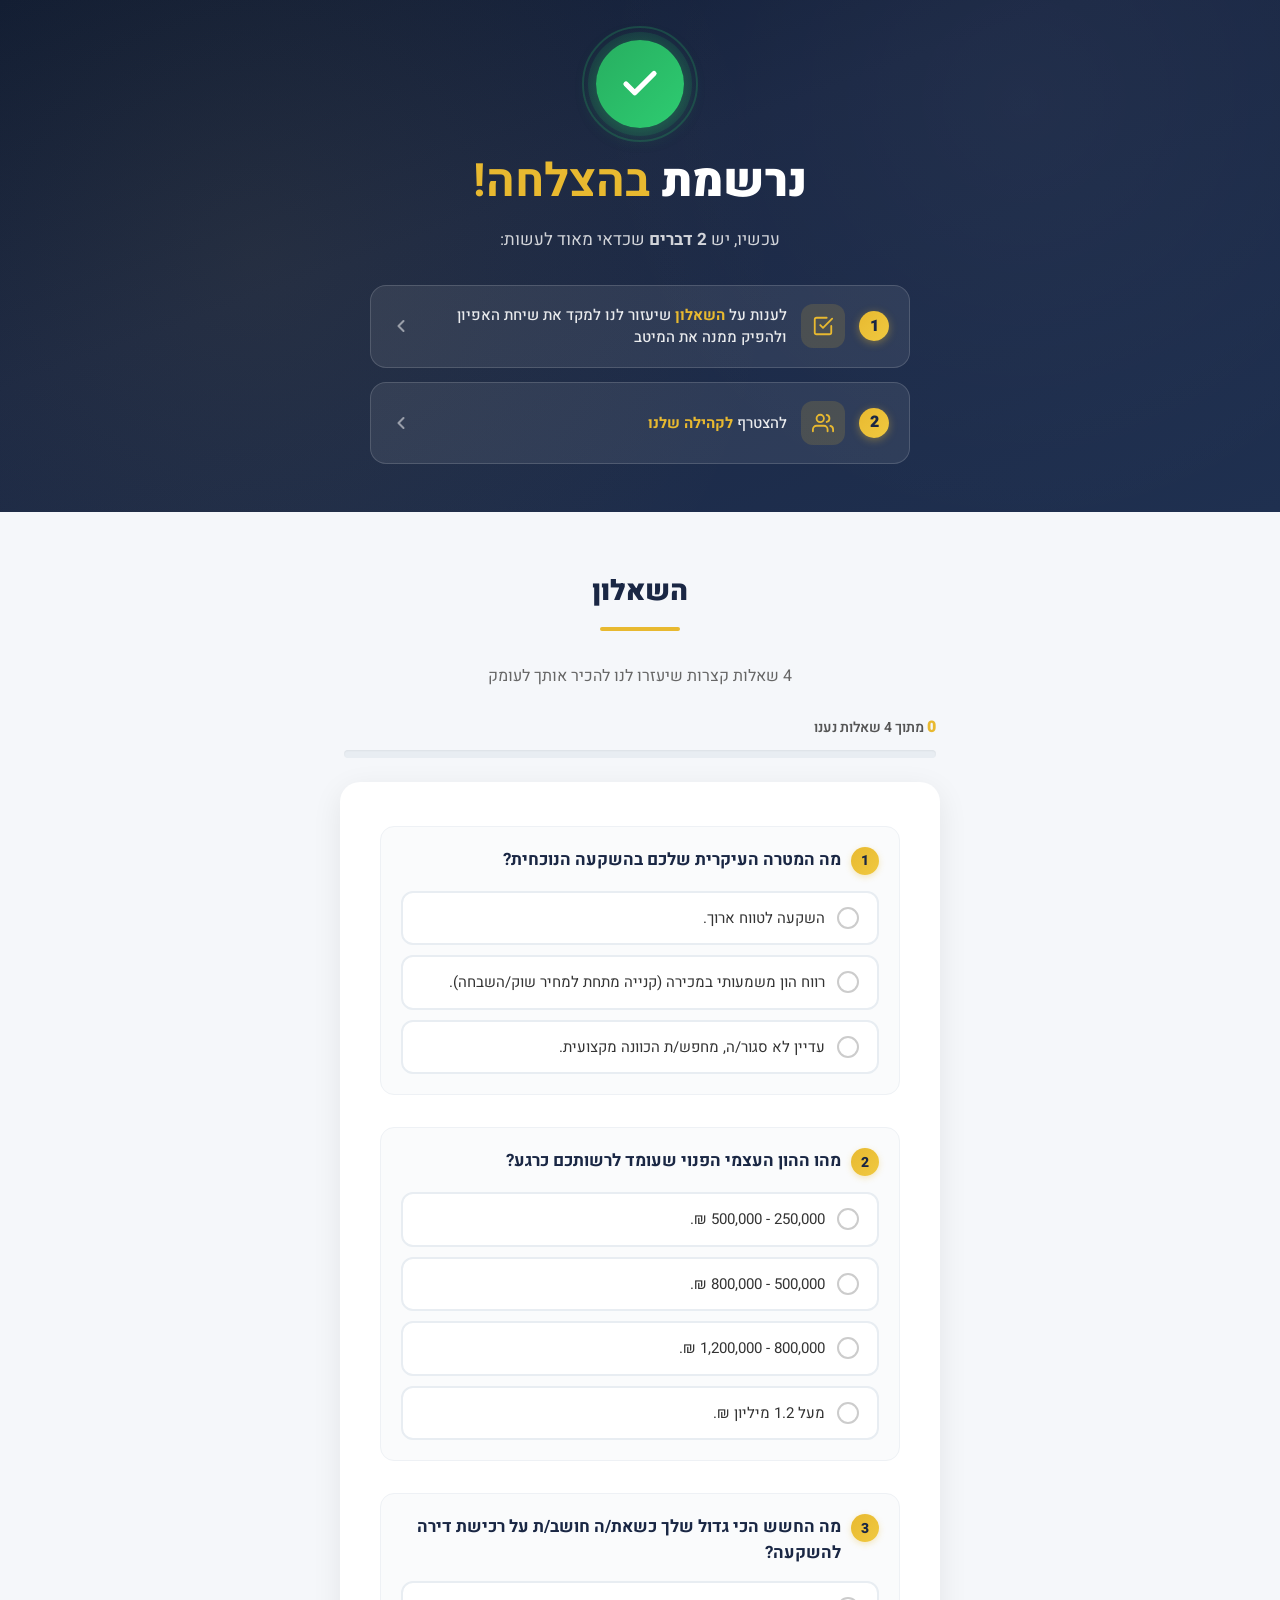
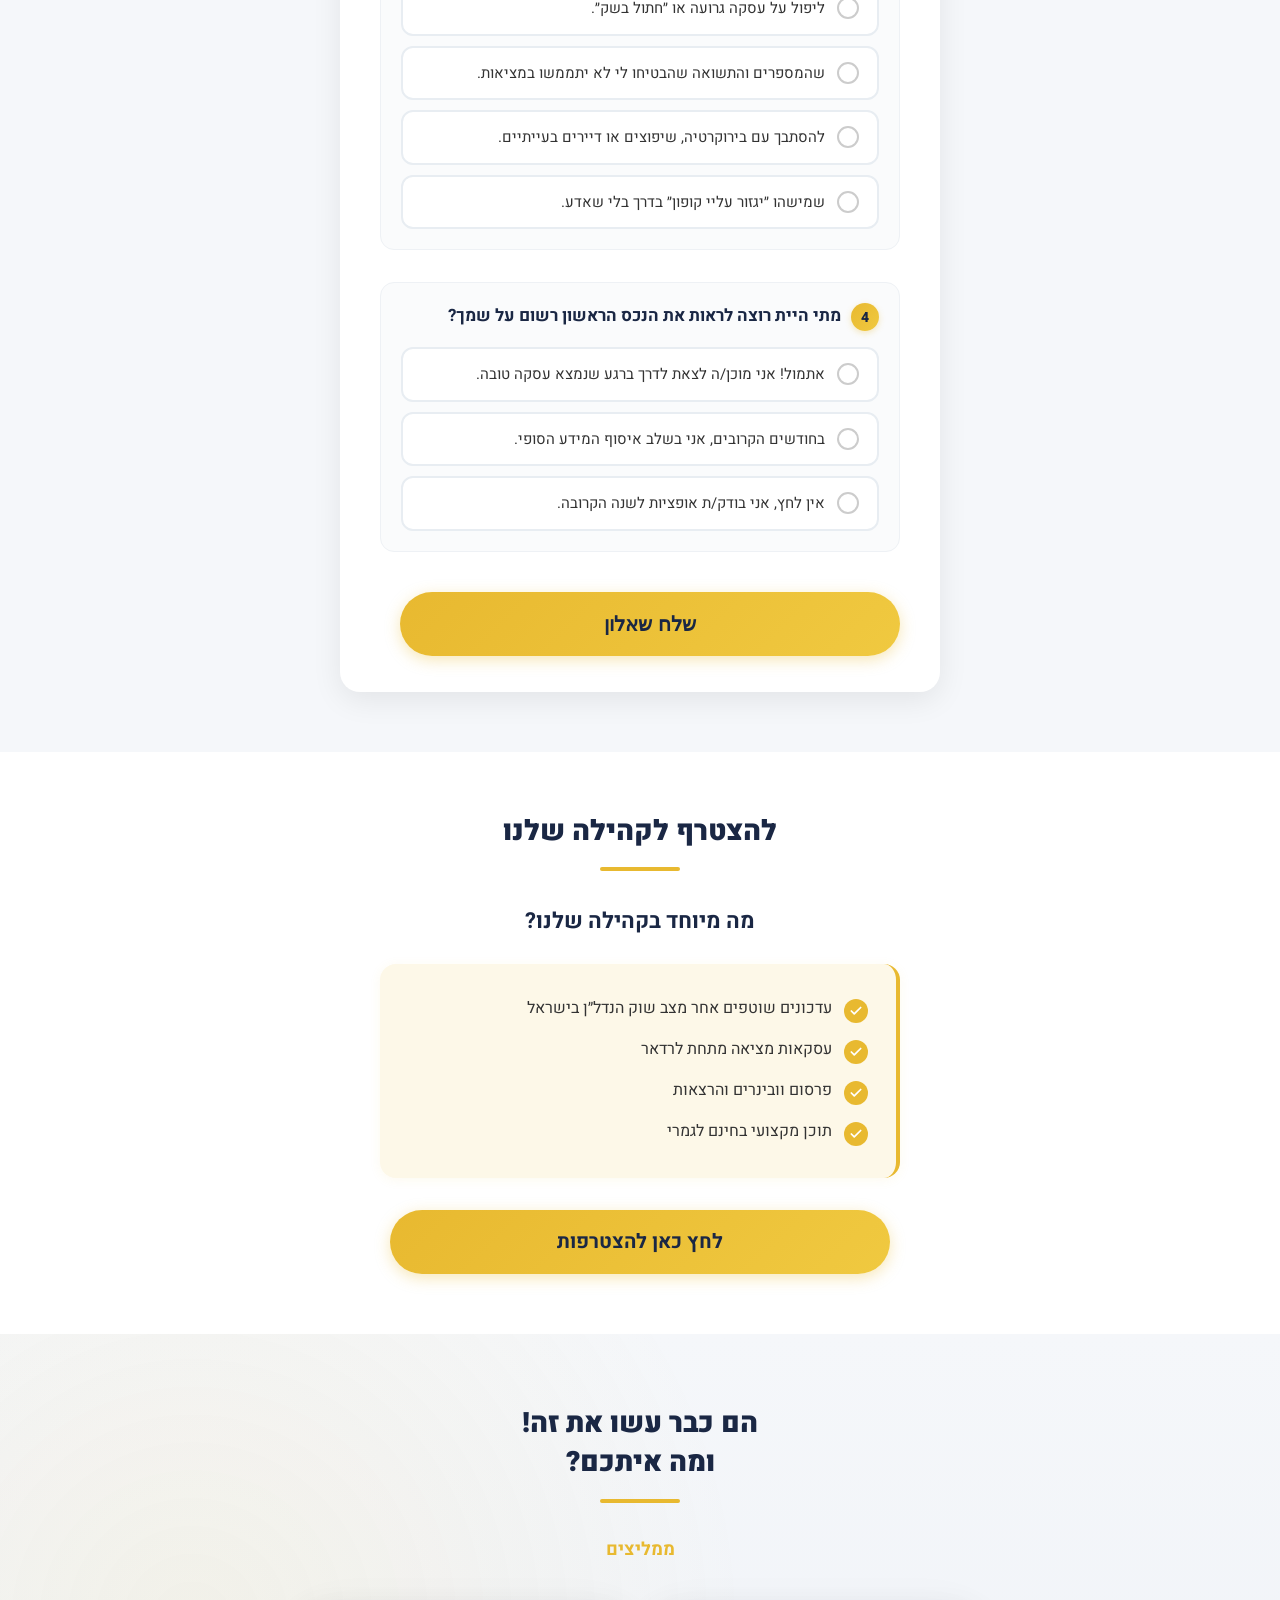
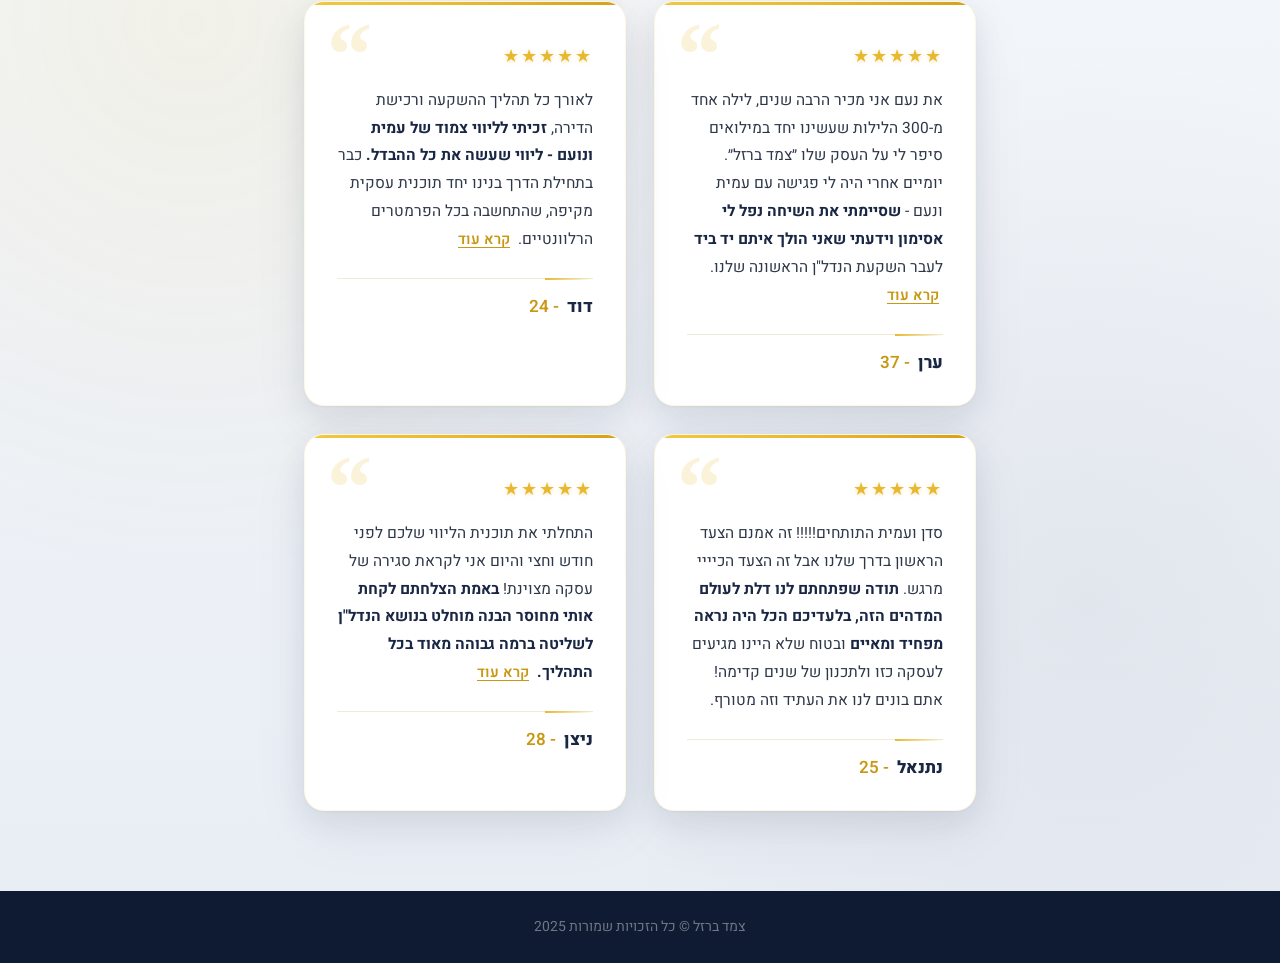
==== commit 9633a373: "style: Use names + ages, remove role descriptions in testimonials - ערן - 37 - דוד - 24 - נתנאל - 25" ====
--- a/page2.html
+++ b/page2.html
@@ -250,8 +250,7 @@
           </p>
           <div class="lux-author">
             <div class="lux-author-info">
-              <div class="lux-name">איתי</div>
-              <div class="lux-role">משקיע נדל"ן</div>
+              <div class="lux-name">ערן <span class="lux-age">- 37</span></div>
             </div>
           </div>
         </article>
@@ -266,8 +265,7 @@
           </p>
           <div class="lux-author">
             <div class="lux-author-info">
-              <div class="lux-name">דוד</div>
-              <div class="lux-role">בעל נכס להשקעה</div>
+              <div class="lux-name">דוד <span class="lux-age">- 24</span></div>
             </div>
           </div>
         </article>
@@ -281,8 +279,7 @@
           </p>
           <div class="lux-author">
             <div class="lux-author-info">
-              <div class="lux-name">נתנאל</div>
-              <div class="lux-role">רוכש דירה ראשונה</div>
+              <div class="lux-name">נתנאל <span class="lux-age">- 25</span></div>
             </div>
           </div>
         </article>
@@ -297,8 +294,7 @@
           </p>
           <div class="lux-author">
             <div class="lux-author-info">
-              <div class="lux-name">ניצן</div>
-              <div class="lux-role">משקיע חדש</div>
+              <div class="lux-name">ניצן <span class="lux-age">- 28</span></div>
             </div>
           </div>
         </article>
--- a/style2.css
+++ b/style2.css
@@ -704,10 +704,16 @@
 }
 
 .lux-name {
-  font-size: 16px;
+  font-size: 17px;
   font-weight: 800;
   color: #1a2744;
   line-height: 1.2;
+}
+
+.lux-age {
+  color: #c89814;
+  font-weight: 600;
+  margin-right: 4px;
 }
 
 .lux-role {
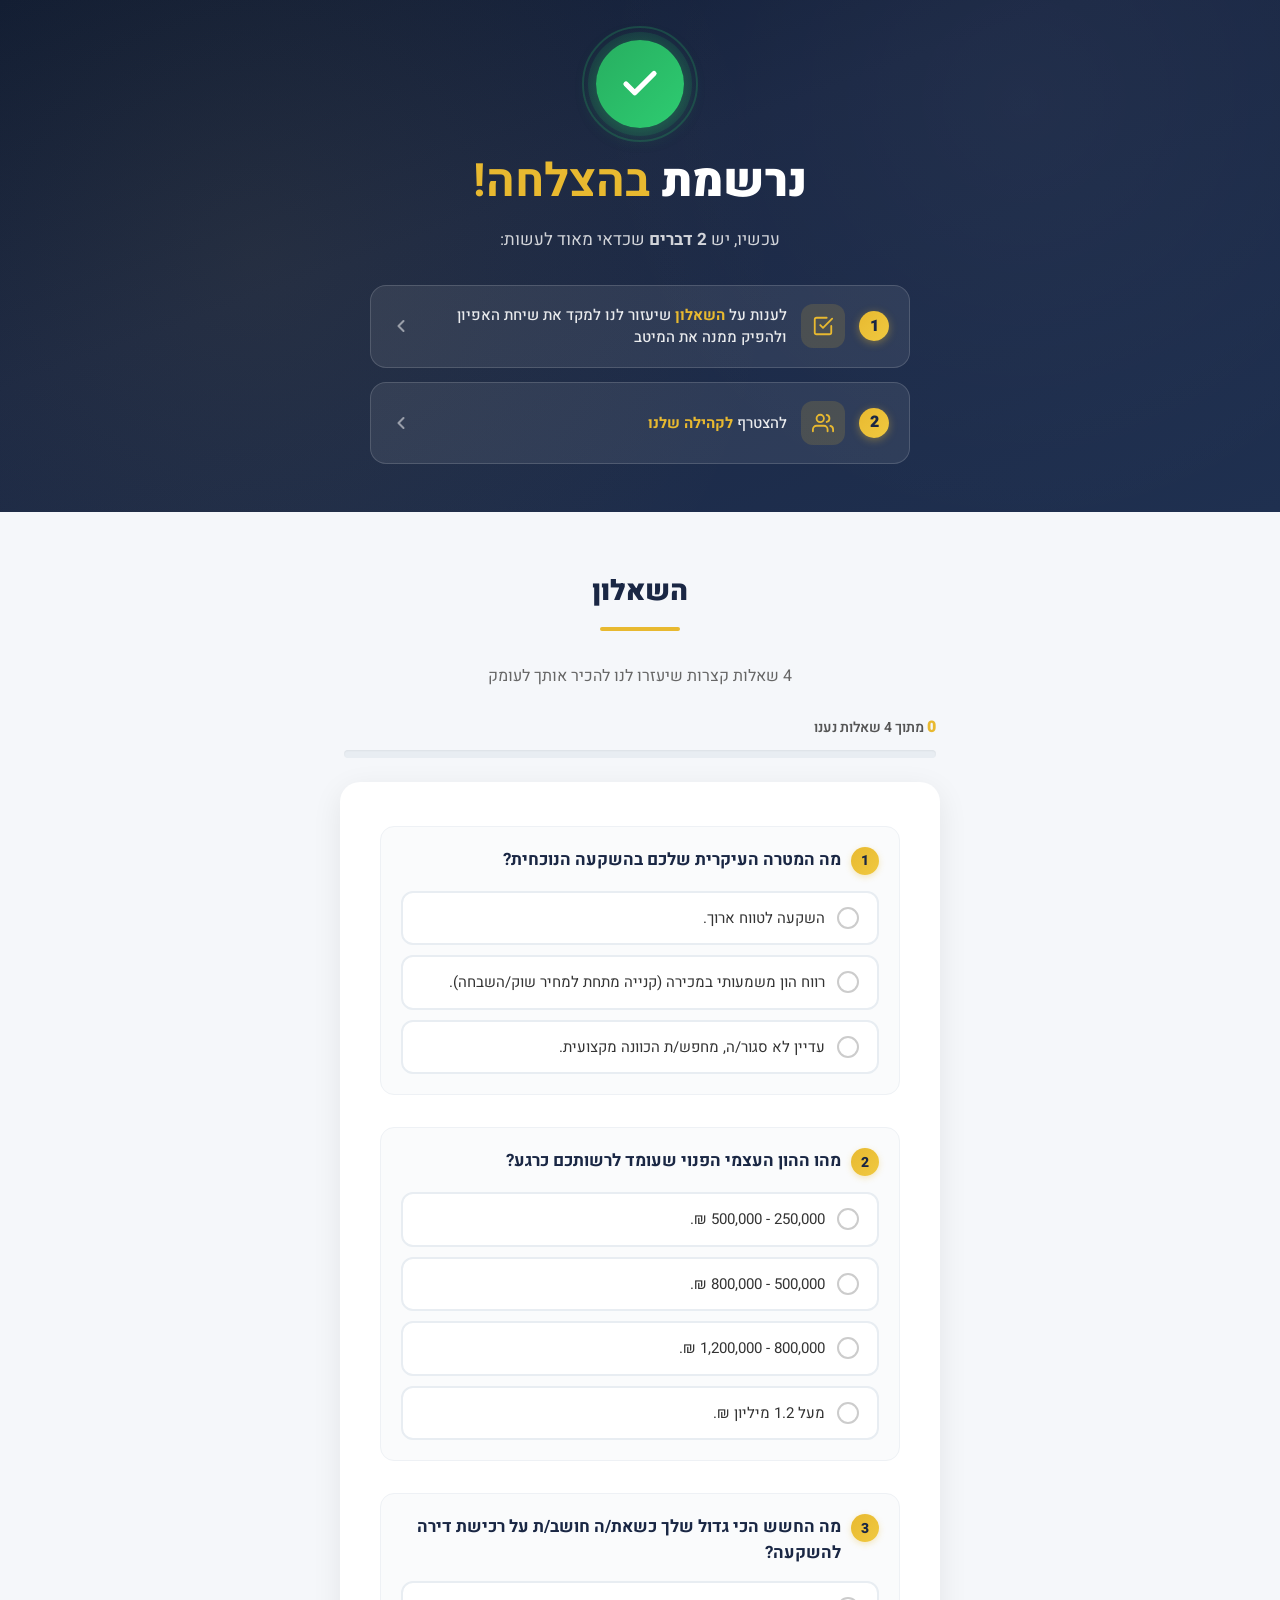
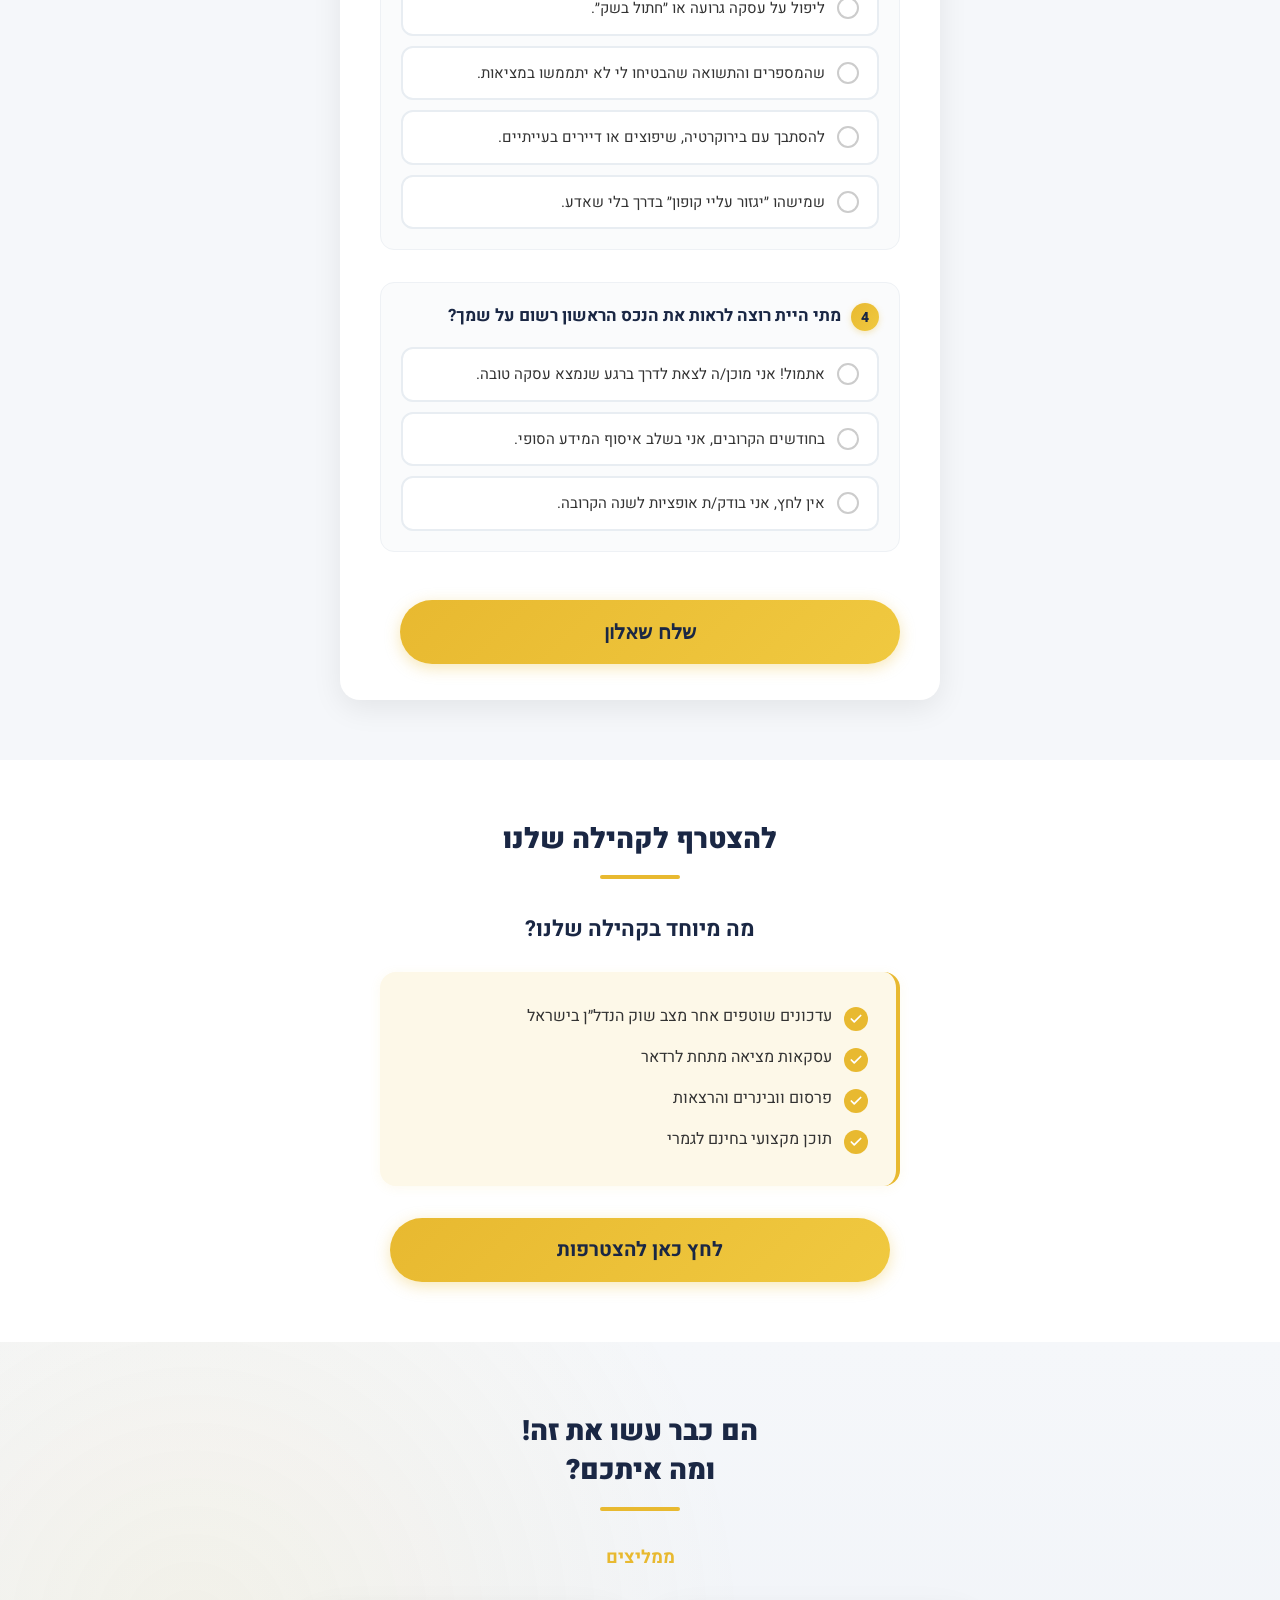
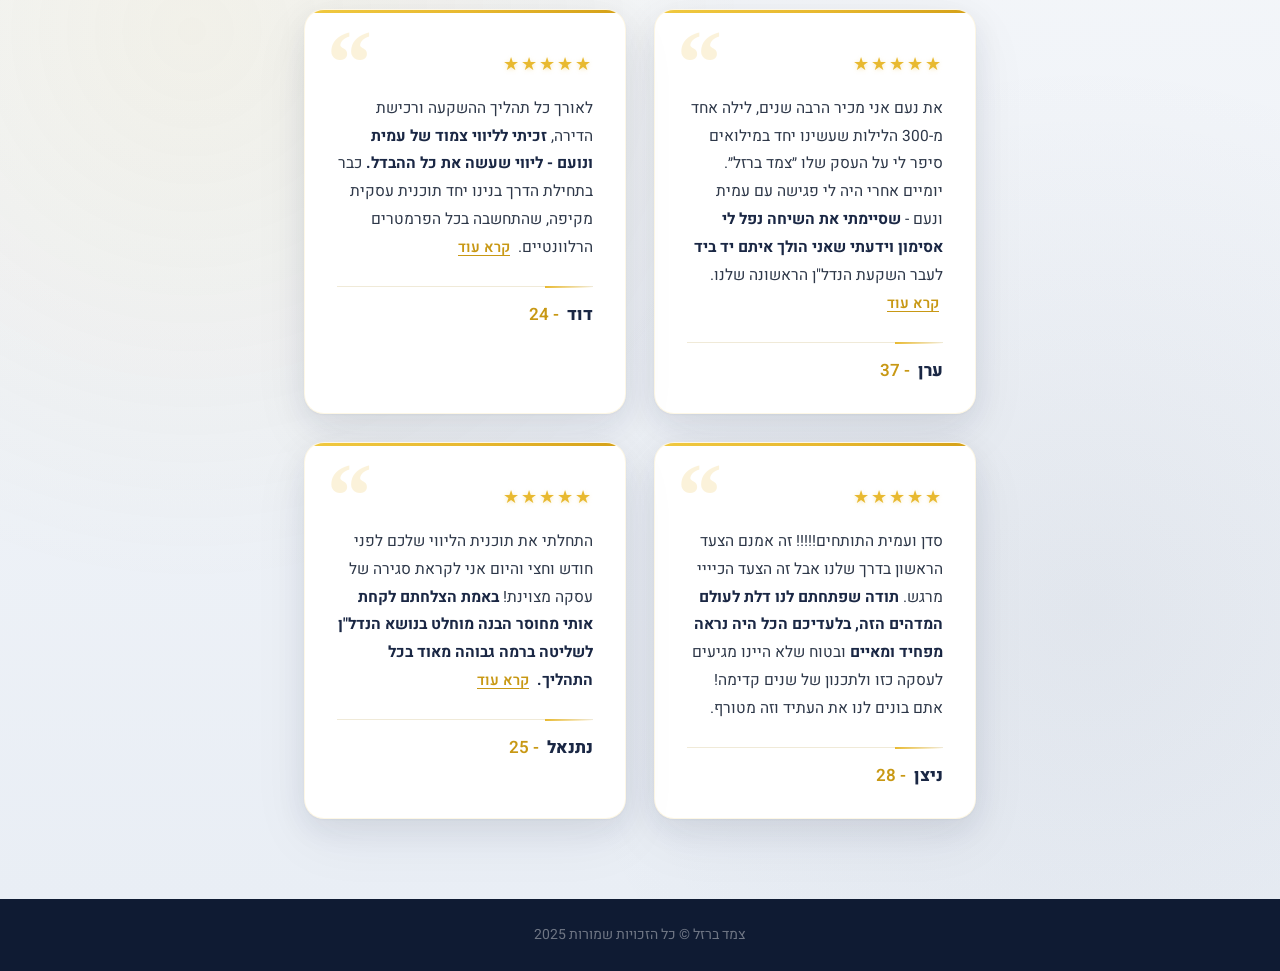
==== commit d8b44e46: "feat: Swap Netanel/Nitzan order, replace modal with inline success message - Testimonials order: ערן" ====
--- a/page2.html
+++ b/page2.html
@@ -186,6 +186,16 @@
         </div>
 
         <button type="submit" class="cta-btn">שלח שאלון</button>
+
+        <div class="form-success" id="formSuccess">
+          <div class="form-success-icon">
+            <svg viewBox="0 0 24 24" fill="none" stroke="currentColor" stroke-width="3" stroke-linecap="round" stroke-linejoin="round"><polyline points="20 6 9 17 4 12"/></svg>
+          </div>
+          <div class="form-success-text">
+            <strong>השאלון נשלח בהצלחה!</strong>
+            הצוות שלנו יעבור על השאלון ויתאם איתך שיחת התאמה.
+          </div>
+        </div>
       </form>
     </div>
   </section>
@@ -279,7 +289,7 @@
           </p>
           <div class="lux-author">
             <div class="lux-author-info">
-              <div class="lux-name">נתנאל <span class="lux-age">- 25</span></div>
+              <div class="lux-name">ניצן <span class="lux-age">- 28</span></div>
             </div>
           </div>
         </article>
@@ -294,7 +304,7 @@
           </p>
           <div class="lux-author">
             <div class="lux-author-info">
-              <div class="lux-name">ניצן <span class="lux-age">- 28</span></div>
+              <div class="lux-name">נתנאל <span class="lux-age">- 25</span></div>
             </div>
           </div>
         </article>
@@ -309,18 +319,6 @@
       <p>צמד ברזל &copy; כל הזכויות שמורות 2025</p>
     </div>
   </footer>
-
-  <!-- ===== Success Modal ===== -->
-  <div class="modal-overlay" id="successModal">
-    <div class="modal-card">
-      <button class="modal-close" onclick="closeModal()">&times;</button>
-      <div class="modal-icon">
-        <svg viewBox="0 0 24 24" fill="none" stroke="currentColor" stroke-width="3" stroke-linecap="round" stroke-linejoin="round"><polyline points="20 6 9 17 4 12"/></svg>
-      </div>
-      <h3>תודה רבה!</h3>
-      <p>הצוות שלנו יעבור על השאלון ויתאם איתך פגישת אפיון</p>
-    </div>
-  </div>
 
   <!-- ===== Inline JavaScript ===== -->
   <script>
@@ -365,7 +363,7 @@
       });
     });
 
-    // Form submission - validate then show modal
+    // Form submission - validate then show inline success message
     form.addEventListener('submit', function(e) {
       e.preventDefault();
       var allAnswered = true;
@@ -385,24 +383,16 @@
         }
         return;
       }
-      document.getElementById('successModal').classList.add('active');
-      document.body.style.overflow = 'hidden';
-    });
-
-    // Close modal
-    function closeModal() {
-      document.getElementById('successModal').classList.remove('active');
-      document.body.style.overflow = '';
-    }
-
-    // Close modal on overlay click
-    document.getElementById('successModal').addEventListener('click', function(e) {
-      if (e.target === this) closeModal();
-    });
-
-    // Close modal on Escape key
-    document.addEventListener('keydown', function(e) {
-      if (e.key === 'Escape') closeModal();
+      // Show inline success message and disable submit button
+      var successEl = document.getElementById('formSuccess');
+      successEl.classList.add('active');
+      var submitBtn = form.querySelector('button[type="submit"]');
+      if (submitBtn) {
+        submitBtn.disabled = true;
+        submitBtn.style.opacity = '0.5';
+        submitBtn.style.cursor = 'not-allowed';
+      }
+      successEl.scrollIntoView({ behavior: 'smooth', block: 'center' });
     });
   </script>
 
--- a/style2.css
+++ b/style2.css
@@ -378,111 +378,66 @@
   margin-top: 16px;
 }
 
-/* ===== Modal ===== */
-.modal-overlay {
-  position: fixed;
-  top: 0;
-  left: 0;
-  right: 0;
-  bottom: 0;
-  background: rgba(0, 0, 0, 0.6);
+/* Inline form success message */
+.form-success {
   display: none;
+  margin-top: 18px;
+  padding: 14px 18px;
+  background: linear-gradient(135deg, #f0fdf4 0%, #dcfce7 100%);
+  border: 1px solid #86efac;
+  border-radius: 12px;
+  text-align: right;
+  align-items: flex-start;
+  gap: 12px;
+  animation: successSlideIn 0.4s ease;
+}
+
+.form-success.active {
+  display: flex;
+}
+
+.form-success-icon {
+  flex-shrink: 0;
+  width: 28px;
+  height: 28px;
+  background: #27ae60;
+  border-radius: 50%;
+  display: flex;
   align-items: center;
   justify-content: center;
-  z-index: 1000;
-  padding: 20px;
-  backdrop-filter: blur(4px);
-}
-
-.modal-overlay.active {
-  display: flex;
-  animation: fadeIn 0.25s ease;
-}
-
-@keyframes fadeIn {
-  from { opacity: 0; }
-  to { opacity: 1; }
-}
-
-.modal-card {
-  background: #fff;
-  border-radius: 20px;
-  padding: 48px 32px 40px;
-  max-width: 460px;
-  width: 100%;
-  text-align: center;
-  box-shadow: 0 20px 60px rgba(0, 0, 0, 0.3);
-  position: relative;
-  animation: modalIn 0.35s cubic-bezier(0.34, 1.56, 0.64, 1);
-}
-
-@keyframes modalIn {
+  margin-top: 2px;
+}
+
+.form-success-icon svg {
+  width: 16px;
+  height: 16px;
+  color: #fff;
+}
+
+.form-success-text {
+  flex: 1;
+  font-size: 14px;
+  color: #14532d;
+  line-height: 1.55;
+}
+
+.form-success-text strong {
+  display: block;
+  color: #166534;
+  font-weight: 700;
+  font-size: 15px;
+  margin-bottom: 2px;
+}
+
+@keyframes successSlideIn {
   from {
     opacity: 0;
-    transform: scale(0.85) translateY(20px);
+    transform: translateY(-8px);
   }
   to {
     opacity: 1;
-    transform: scale(1) translateY(0);
-  }
-}
-
-.modal-close {
-  position: absolute;
-  top: 14px;
-  left: 14px;
-  width: 36px;
-  height: 36px;
-  background: #f5f7fa;
-  border: none;
-  border-radius: 50%;
-  cursor: pointer;
-  display: flex;
-  align-items: center;
-  justify-content: center;
-  transition: all 0.2s;
-  font-size: 20px;
-  color: #666;
-  font-family: inherit;
-  line-height: 1;
-}
-
-.modal-close:hover {
-  background: #e8edf2;
-  color: #333;
-  transform: rotate(90deg);
-}
-
-.modal-icon {
-  width: 76px;
-  height: 76px;
-  background: linear-gradient(135deg, #27ae60, #2ecc71);
-  border-radius: 50%;
-  display: flex;
-  align-items: center;
-  justify-content: center;
-  margin: 0 auto 22px;
-  box-shadow: 0 4px 20px rgba(39, 174, 96, 0.35);
-  animation: popIn 0.5s cubic-bezier(0.34, 1.56, 0.64, 1) 0.1s both;
-}
-
-.modal-icon svg {
-  width: 38px;
-  height: 38px;
-  color: #fff;
-}
-
-.modal-card h3 {
-  font-size: 26px;
-  font-weight: 900;
-  color: #1a2744;
-  margin-bottom: 12px;
-}
-
-.modal-card p {
-  font-size: 16px;
-  color: #555;
-  line-height: 1.7;
+    transform: translateY(0);
+  }
 }
 
 /* ===== Community Section ===== */
@@ -788,15 +743,6 @@
     padding: 12px 14px;
     font-size: 14px;
   }
-  .modal-card {
-    padding: 40px 24px 32px;
-  }
-  .modal-card h3 {
-    font-size: 22px;
-  }
-  .modal-card p {
-    font-size: 15px;
-  }
   .community-highlight {
     padding: 24px 20px;
   }
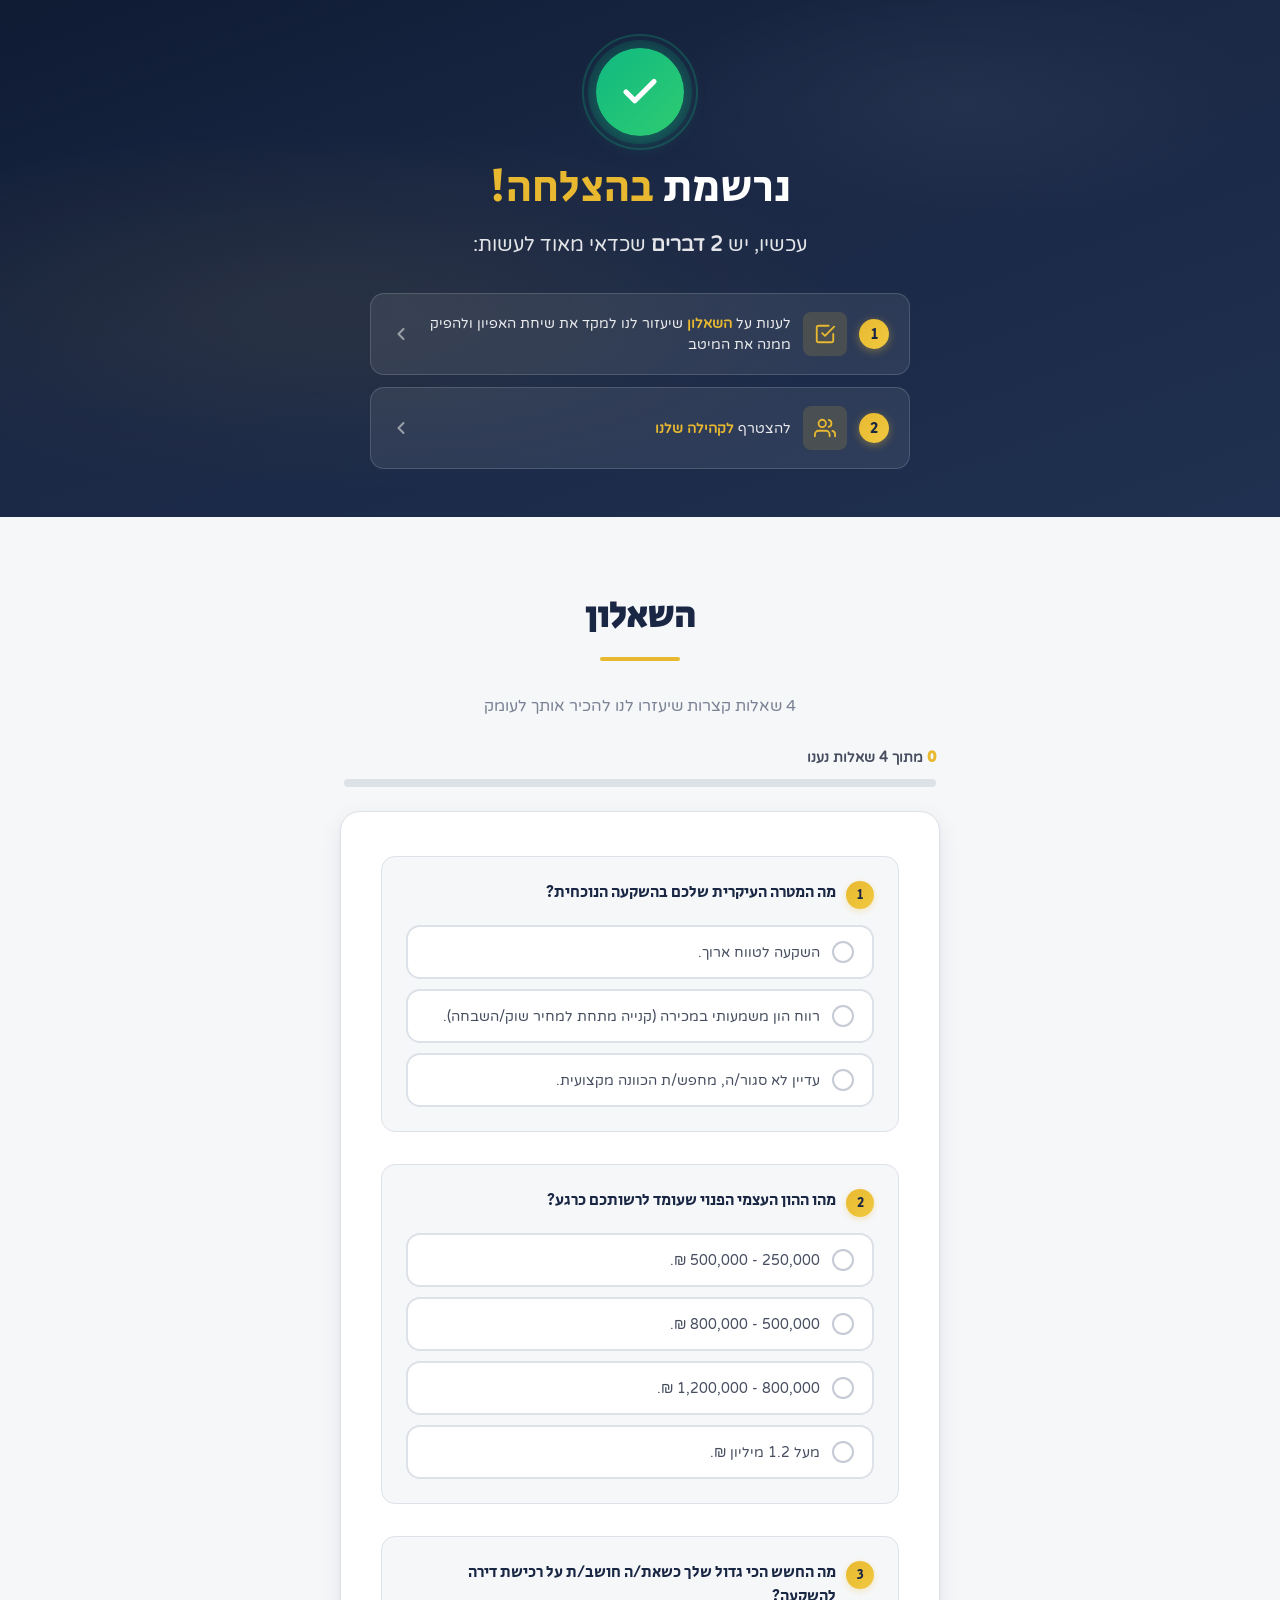
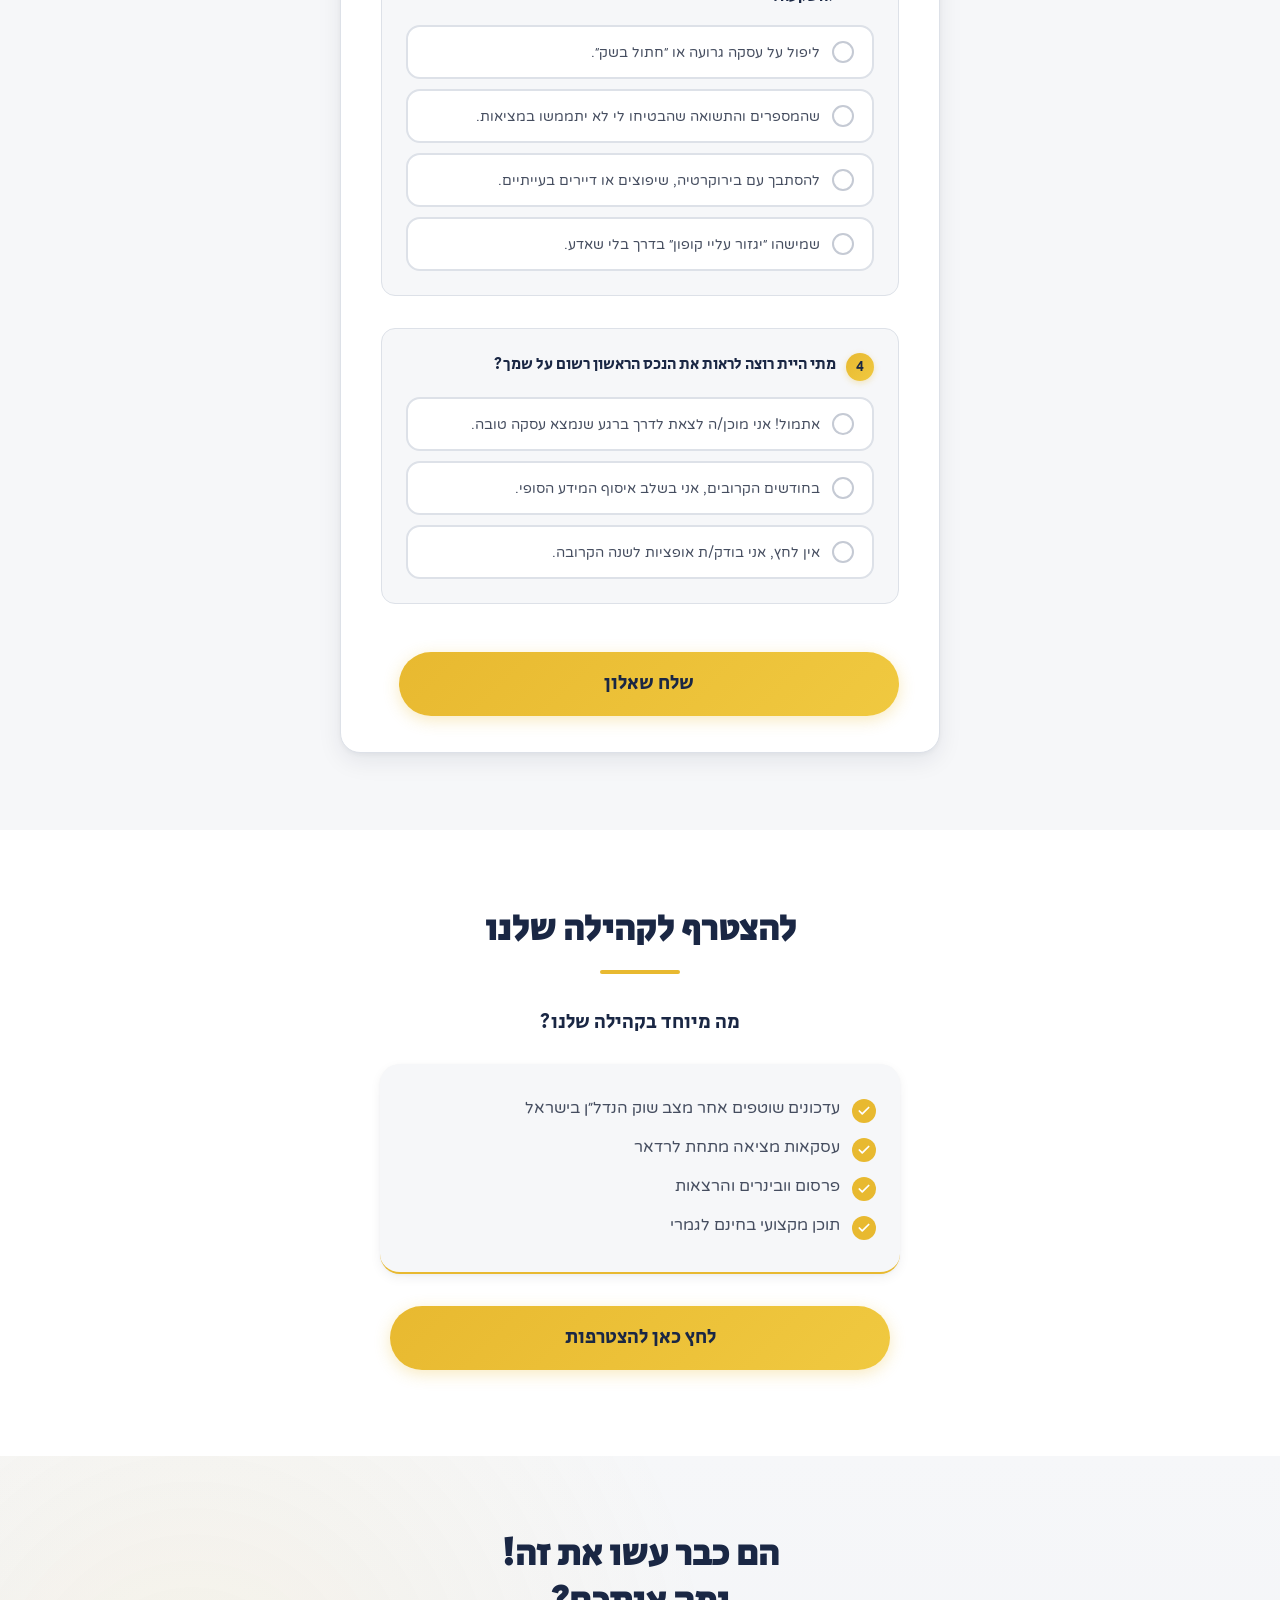
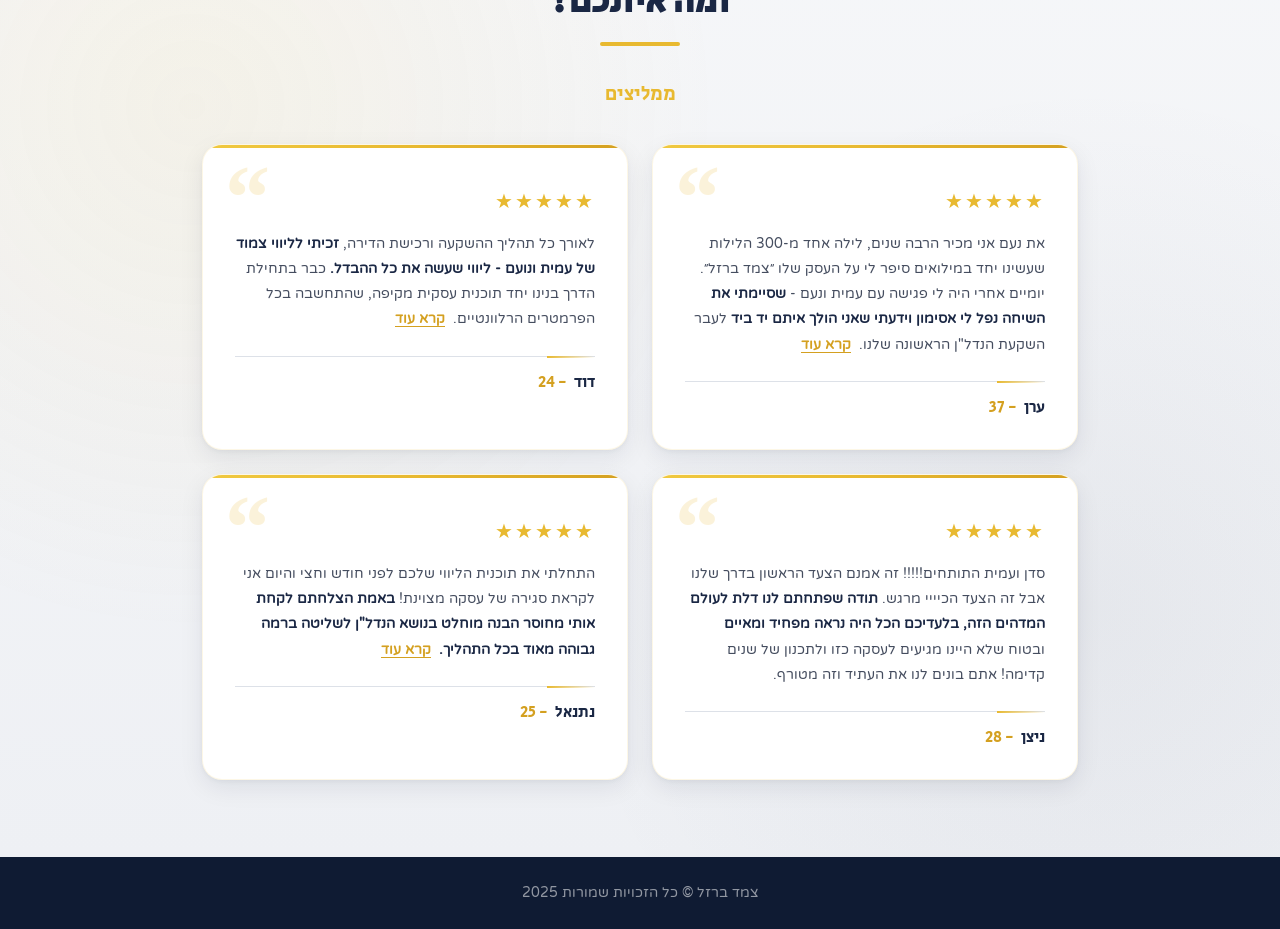
==== commit 225e1cef: "design: Redesign page2 (questionnaire) with Impeccable design system Apply same design tokens and pr" ====
--- a/page2.html
+++ b/page2.html
@@ -7,7 +7,7 @@
   <meta name="description" content="צמד ברזל - תודה על ההרשמה! מלא שאלון קצר והצטרף לקהילה שלנו.">
   <link rel="preconnect" href="https://fonts.googleapis.com">
   <link rel="preconnect" href="https://fonts.gstatic.com" crossorigin>
-  <link href="https://fonts.googleapis.com/css2?family=Heebo:wght@300;400;500;700;800;900&display=swap" rel="stylesheet">
+  <link href="https://fonts.googleapis.com/css2?family=Secular+One&family=Varela+Round&display=swap" rel="stylesheet">
   <link rel="stylesheet" href="style.css">
   <link rel="stylesheet" href="style2.css">
 </head>
--- a/style.css
+++ b/style.css
@@ -1,716 +1,431 @@
+/* ===== Design Tokens ===== */
+:root {
+  --color-navy-900: #0f1b33;
+  --color-navy-800: #152238;
+  --color-navy-700: #1a2744;
+  --color-navy-600: #1f3050;
+  --color-gold-500: #e8b930;
+  --color-gold-400: #f0c940;
+  --color-gold-600: #d4a020;
+  --color-neutral-50: #f6f7f9;
+  --color-neutral-100: #eef0f4;
+  --color-neutral-200: #dde1e8;
+  --color-neutral-300: #c5cad4;
+  --color-neutral-500: #7a8294;
+  --color-neutral-700: #454d5f;
+  --color-neutral-900: #1c2030;
+  --color-red-500: #e74c3c;
+  --color-red-700: #b91c1c;
+  --color-red-bg: #fef2f2;
+  --color-green-500: #10b981;
+  --color-green-700: #065f46;
+  --color-green-bg: #ecfdf5;
+  --font-display: 'Secular One', sans-serif;
+  --font-body: 'Varela Round', sans-serif;
+  --text-4xl: clamp(1.75rem, 4vw + 0.5rem, 2.75rem);
+  --text-3xl: clamp(1.5rem, 3vw + 0.25rem, 2.25rem);
+  --text-xl: clamp(1.0625rem, 1.5vw + 0.25rem, 1.25rem);
+  --text-base: 1rem;
+  --text-sm: 0.875rem;
+  --text-xs: 0.8125rem;
+  --leading-body: 1.7;
+  --leading-heading: 1.3;
+  --space-1: 4px; --space-2: 8px; --space-3: 12px;
+  --space-4: 16px; --space-6: 24px; --space-8: 32px;
+  --space-12: 48px; --space-16: 64px;
+  --space-section: clamp(3rem, 6vw, 5rem);
+  --container-max: 860px;
+  --container-padding: clamp(1rem, 3vw, 2rem);
+  --shadow-sm: 0 1px 3px rgba(15,27,51,0.04), 0 4px 12px rgba(15,27,51,0.06);
+  --shadow-md: 0 2px 4px rgba(15,27,51,0.04), 0 8px 24px rgba(15,27,51,0.08);
+  --shadow-lg: 0 4px 8px rgba(15,27,51,0.06), 0 16px 48px rgba(15,27,51,0.1);
+  --shadow-gold: 0 4px 16px rgba(232,185,48,0.3);
+  --shadow-gold-hover: 0 8px 32px rgba(232,185,48,0.4);
+  --radius-sm: 8px; --radius-md: 14px;
+  --radius-lg: 20px; --radius-full: 50px;
+  --ease-out: cubic-bezier(0.22, 1, 0.36, 1);
+  --duration-fast: 0.2s;
+  --duration-normal: 0.3s;
+}
+
 /* ===== Reset & Base ===== */
-*, *::before, *::after {
-  margin: 0;
-  padding: 0;
-  box-sizing: border-box;
-}
-
-html {
-  scroll-behavior: smooth;
-}
+*, *::before, *::after { margin: 0; padding: 0; box-sizing: border-box; }
+html { scroll-behavior: smooth; }
 
 body {
-  font-family: 'Heebo', sans-serif;
+  font-family: var(--font-body);
   direction: rtl;
   text-align: center;
-  color: #1a1a1a;
+  color: var(--color-neutral-900);
   background: #fff;
-  line-height: 1.7;
+  line-height: var(--leading-body);
   overflow-x: hidden;
 }
 
 a { text-decoration: none; color: inherit; }
 img { max-width: 100%; height: auto; display: block; }
 
+:focus-visible { outline: 2px solid var(--color-gold-500); outline-offset: 3px; }
+:focus:not(:focus-visible) { outline: none; }
+
+.skip-link {
+  position: absolute; top: -100%; right: var(--space-4);
+  background: var(--color-gold-500); color: var(--color-navy-700);
+  padding: var(--space-2) var(--space-4); border-radius: var(--radius-sm);
+  font-family: var(--font-display); font-size: var(--text-sm); z-index: 9999;
+  transition: top var(--duration-fast) var(--ease-out);
+}
+.skip-link:focus { top: var(--space-4); }
+
 /* ===== Container ===== */
-.container {
-  max-width: 720px;
-  margin: 0 auto;
-  padding: 0 20px;
-}
-
-/* ===== Gold Underline Divider ===== */
-.gold-divider {
-  width: 80px;
-  height: 4px;
-  background: #e8b930;
-  border-radius: 2px;
-  margin: 16px auto 32px;
-}
+.container { max-width: var(--container-max); margin: 0 auto; padding: 0 var(--container-padding); }
+
+/* ===== Gold Divider ===== */
+.gold-divider { width: 80px; height: 4px; background: var(--color-gold-500); border-radius: 2px; margin: var(--space-4) auto var(--space-8); }
 
 /* ===== CTA Button ===== */
 .cta-btn {
-  display: inline-block;
-  width: 100%;
-  max-width: 500px;
+  display: inline-block; width: 100%; max-width: 500px;
   padding: 18px 32px;
-  background: linear-gradient(135deg, #e8b930, #f0c940);
-  color: #1a2744;
-  font-size: 20px;
-  font-weight: 700;
-  border: none;
-  border-radius: 50px;
-  cursor: pointer;
-  transition: all 0.3s ease;
-  text-align: center;
-  line-height: 1.4;
-  box-shadow: 0 4px 15px rgba(232, 185, 48, 0.35);
-}
-
-.cta-btn:hover {
-  transform: translateY(-2px);
-  box-shadow: 0 8px 30px rgba(232, 185, 48, 0.45);
-  filter: brightness(1.05);
-}
-
-.cta-btn:active { transform: translateY(0); }
+  background: linear-gradient(135deg, var(--color-gold-500), var(--color-gold-400));
+  color: var(--color-navy-700);
+  font-family: var(--font-display);
+  font-size: clamp(1rem, 2vw + 0.125rem, 1.25rem);
+  border: none; border-radius: var(--radius-full); cursor: pointer;
+  transition: transform var(--duration-normal) var(--ease-out), box-shadow var(--duration-normal) var(--ease-out);
+  text-align: center; line-height: 1.4;
+  box-shadow: var(--shadow-gold);
+  position: relative; overflow: hidden;
+}
+.cta-btn::before {
+  content: ''; position: absolute; inset: 0;
+  background: linear-gradient(135deg, transparent 40%, rgba(255,255,255,0.2) 50%, transparent 60%);
+  transform: translateX(-100%); transition: transform 0.6s ease;
+}
+.cta-btn:hover { transform: translateY(-2px); box-shadow: var(--shadow-gold-hover); }
+.cta-btn:hover::before { transform: translateX(100%); }
+.cta-btn:active { transform: translateY(0) scale(0.98); }
+.cta-btn:focus-visible { outline: 2px solid #fff; outline-offset: 3px; box-shadow: var(--shadow-gold), 0 0 0 5px rgba(232,185,48,0.3); }
+.cta-btn:disabled { opacity: 0.7; cursor: not-allowed; transform: none; }
+.cta-btn:disabled:hover { transform: none; box-shadow: var(--shadow-gold); }
+.cta-btn:disabled::before { display: none; }
 
 .cta-btn-outline {
-  display: inline-block;
-  padding: 14px 28px;
-  border: 2px solid #1a2744;
-  color: #1a2744;
-  font-size: 17px;
-  font-weight: 700;
-  border-radius: 50px;
-  transition: all 0.3s;
-  background: transparent;
-  cursor: pointer;
-}
-
-.cta-btn-outline:hover {
-  background: #1a2744;
-  color: #fff;
-}
+  display: inline-block; padding: 14px 28px;
+  border: 2px solid var(--color-navy-700); color: var(--color-navy-700);
+  font-family: var(--font-display); font-size: var(--text-base);
+  border-radius: var(--radius-full); transition: all var(--duration-normal);
+  background: transparent; cursor: pointer;
+}
+.cta-btn-outline:hover { background: var(--color-navy-700); color: #fff; }
+
+.section-cta-wrapper { margin-top: var(--space-8); }
+.about-text-extra { margin-top: var(--space-3); }
 
 /* ===== Hero Section ===== */
 .hero {
-  background: linear-gradient(160deg, #0f1b33 0%, #1a2744 40%, #1f3050 100%);
-  padding: 40px 0 50px;
-  color: #fff;
-  position: relative;
-  overflow: hidden;
-}
-
+  background: linear-gradient(160deg, var(--color-navy-900) 0%, var(--color-navy-700) 40%, var(--color-navy-600) 100%);
+  padding: var(--space-12) 0 var(--space-section);
+  color: #fff; position: relative; overflow: hidden;
+}
 .hero::before {
-  content: '';
-  position: absolute;
-  top: 0; left: 0; right: 0; bottom: 0;
+  content: ''; position: absolute; top: 0; left: 0; right: 0; bottom: 0;
   background:
-    radial-gradient(circle at 20% 50%, rgba(232,185,48,0.06) 0%, transparent 50%),
-    radial-gradient(circle at 80% 20%, rgba(255,255,255,0.03) 0%, transparent 40%);
+    radial-gradient(ellipse 60% 50% at 25% 60%, rgba(232,185,48,0.07) 0%, transparent 70%),
+    radial-gradient(ellipse 40% 40% at 75% 20%, rgba(255,255,255,0.04) 0%, transparent 60%);
   pointer-events: none;
 }
-
 .hero .container { position: relative; z-index: 1; }
-
-.hero .logo {
-  margin-bottom: 20px;
-}
-
-.hero .logo img {
-  max-width: 130px;
-  margin: 0 auto;
-}
-
-/* Social proof badge like ironteam */
+.hero .logo { margin-bottom: var(--space-6); }
+.hero .logo img { max-width: 130px; margin: 0 auto; }
+
 .badge-bar {
-  display: inline-flex;
-  align-items: center;
-  gap: 8px;
-  background: rgba(232, 185, 48, 0.1);
-  border: 1px solid rgba(232, 185, 48, 0.3);
-  border-radius: 50px;
-  padding: 8px 24px;
-  font-size: 14px;
-  font-weight: 500;
-  color: #e8b930;
-  margin-bottom: 28px;
-}
-
-.badge-bar .badge-icon {
-  width: 20px;
-  height: 20px;
-  color: #e8b930;
-}
+  display: inline-flex; align-items: center; gap: var(--space-2);
+  background: rgba(232,185,48,0.1); border: 1px solid rgba(232,185,48,0.3);
+  border-radius: var(--radius-full); padding: var(--space-2) var(--space-6);
+  font-size: var(--text-sm); font-weight: 500; color: var(--color-gold-500);
+  margin-bottom: var(--space-6);
+}
+.badge-bar .badge-icon { width: 20px; height: 20px; color: var(--color-gold-500); }
 
 .social-proof-bar {
-  border: 1px solid rgba(255, 255, 255, 0.15);
-  border-radius: 12px;
-  padding: 14px 24px;
-  margin-bottom: 28px;
-  font-size: 15px;
-  color: rgba(255, 255, 255, 0.85);
-  background: rgba(255, 255, 255, 0.04);
-  backdrop-filter: blur(4px);
+  border: 1px solid rgba(255,255,255,0.15); border-radius: var(--radius-md);
+  padding: var(--space-3) var(--space-6); margin-bottom: var(--space-6);
+  font-size: var(--text-sm); color: rgba(255,255,255,0.85);
+  background: rgba(255,255,255,0.04);
 }
 
 .hero h1 {
-  font-size: 32px;
-  font-weight: 900;
-  line-height: 1.3;
-  margin-bottom: 16px;
-}
-
-.hero .highlight {
-  color: #e8b930;
-  font-weight: 700;
-}
-
+  font-family: var(--font-display); font-size: var(--text-4xl);
+  font-weight: normal; line-height: var(--leading-heading);
+  margin-bottom: var(--space-4);
+}
+.hero .highlight { color: var(--color-gold-500); }
 .hero .subtitle {
-  font-size: 17px;
-  color: rgba(255, 255, 255, 0.8);
-  margin-bottom: 30px;
-  line-height: 1.6;
-}
-
-/* ===== Video Section ===== */
+  font-size: var(--text-xl); color: rgba(255,255,255,0.88);
+  margin-bottom: var(--space-8); line-height: 1.6;
+}
+
+/* ===== Video ===== */
 .video-wrapper {
-  position: relative;
-  width: 100%;
-  padding-bottom: 56.25%;
-  margin-bottom: 30px;
-  border-radius: 16px;
-  overflow: hidden;
-  box-shadow: 0 10px 40px rgba(0, 0, 0, 0.3);
+  position: relative; width: 100%; padding-bottom: 56.25%;
+  margin-bottom: var(--space-8); border-radius: var(--radius-lg);
+  overflow: hidden; box-shadow: var(--shadow-lg);
   border: 1px solid rgba(255,255,255,0.1);
 }
-
-.video-wrapper iframe {
-  position: absolute; top: 0; left: 0; width: 100%; height: 100%; border: none;
-}
-
+.video-wrapper iframe { position: absolute; top: 0; left: 0; width: 100%; height: 100%; border: none; }
 .video-placeholder {
   position: absolute; top: 0; left: 0; width: 100%; height: 100%;
-  background: rgba(255, 255, 255, 0.05);
+  background: rgba(255,255,255,0.05);
   display: flex; align-items: center; justify-content: center;
-  color: rgba(255, 255, 255, 0.4);
-  font-size: 18px;
+  color: rgba(255,255,255,0.4); font-size: var(--text-xl);
 }
 
 /* ===== Lead Form Section ===== */
 .form-section {
-  background: linear-gradient(160deg, #0f1b33 0%, #1a2744 40%, #1f3050 100%);
-  padding: 50px 0 60px;
-}
-
+  background: linear-gradient(160deg, var(--color-navy-900) 0%, var(--color-navy-700) 40%, var(--color-navy-600) 100%);
+  padding: var(--space-section) 0;
+}
 .form-card {
-  background: #fff;
-  border-radius: 20px;
-  padding: 40px 28px 32px;
-  box-shadow: 0 8px 30px rgba(0,0,0,0.15), 0 20px 60px rgba(0,0,0,0.1);
-}
-
+  background: #fff; border-radius: var(--radius-lg);
+  padding: 40px 28px 32px; box-shadow: var(--shadow-lg);
+  text-align: center; border: 1px solid var(--color-neutral-200);
+}
 .form-card h2 {
-  font-size: 28px;
-  font-weight: 900;
-  color: #1a2744;
-  margin-bottom: 4px;
-}
-
-.form-card .form-subtitle {
-  font-size: 16px;
-  color: #666;
-  margin-bottom: 24px;
-}
-
-.form-group {
-  margin-bottom: 14px;
-  position: relative;
-}
-
+  font-family: var(--font-display); font-size: var(--text-3xl);
+  color: var(--color-navy-700); margin-bottom: var(--space-1);
+}
+.form-card .form-subtitle { font-size: var(--text-base); color: var(--color-neutral-500); margin-bottom: var(--space-6); }
+
+.form-group { margin-bottom: var(--space-3); position: relative; }
 .form-group .input-icon {
-  position: absolute;
-  right: 16px;
-  top: 50%;
-  transform: translateY(-50%);
-  width: 20px;
-  height: 20px;
-  color: #bbb;
-  pointer-events: none;
-}
-
+  position: absolute; right: 16px; top: 50%; transform: translateY(-50%);
+  width: 20px; height: 20px; color: var(--color-neutral-300); pointer-events: none;
+  transition: color var(--duration-fast);
+}
 .form-group input {
-  width: 100%;
-  padding: 16px 48px 16px 20px;
-  border: 2px solid #e8edf2;
-  border-radius: 12px;
-  font-size: 16px;
-  font-family: 'Heebo', sans-serif;
-  direction: rtl;
-  text-align: right;
-  transition: all 0.3s;
-  background: #f8f9fb;
-}
-
+  width: 100%; padding: 16px 48px 16px 20px;
+  border: 2px solid var(--color-neutral-200); border-radius: var(--radius-md);
+  font-size: var(--text-base); font-family: var(--font-body);
+  direction: rtl; text-align: right; transition: all var(--duration-normal);
+  background: var(--color-neutral-50);
+}
+.form-group input:hover:not(:focus) { border-color: var(--color-neutral-300); background: #fff; }
 .form-group input:focus {
-  outline: none;
-  border-color: #e8b930;
-  background: #fff;
-  box-shadow: 0 0 0 3px rgba(232,185,48,0.1);
-}
-
-.form-group input::placeholder { color: #999; }
-
-.form-card .cta-btn { margin-top: 8px; }
-
-/* Urgency badge */
+  outline: none; border-color: var(--color-gold-500);
+  background: #fff; box-shadow: 0 0 0 3px rgba(232,185,48,0.1);
+}
+.form-group input::placeholder { color: var(--color-neutral-500); }
+.form-group input:not(:placeholder-shown):valid { border-color: var(--color-green-500); }
+.form-group input:not(:placeholder-shown):invalid { border-color: var(--color-red-500); }
+.form-card .cta-btn { margin-top: var(--space-2); }
+
+.form-error { color: var(--color-red-500); font-size: var(--text-sm); margin: var(--space-2) 0; display: none; }
+
+#leadFormSuccess {
+  padding: var(--space-6); background: var(--color-green-bg);
+  border: 1px solid var(--color-green-500); border-radius: var(--radius-md);
+  color: var(--color-green-700);
+}
+#leadFormSuccess h3 { margin: 0 0 var(--space-2); font-family: var(--font-display); font-size: 1.375rem; }
+#leadFormSuccess p { margin: 0; }
+
 .urgency-badge {
-  display: inline-flex;
-  align-items: center;
-  gap: 8px;
-  margin-top: 16px;
-  padding: 8px 16px;
-  background: #fef2f2;
-  border-radius: 8px;
-  font-size: 13px;
-  font-weight: 600;
-  color: #b91c1c;
-}
-
+  display: inline-flex; align-items: center; gap: var(--space-2);
+  margin-top: var(--space-4); padding: var(--space-2) var(--space-4);
+  background: var(--color-red-bg); border-radius: var(--radius-sm);
+  font-size: var(--text-xs); font-weight: 600; color: var(--color-red-700);
+  border: 1px solid rgba(185,28,28,0.1);
+}
 .urgency-badge .pulse-dot {
-  width: 8px;
-  height: 8px;
-  background: #e74c3c;
-  border-radius: 50%;
-  animation: pulse 2s infinite;
-}
-
+  width: 8px; height: 8px; background: var(--color-red-500);
+  border-radius: 50%; animation: pulse 2s infinite;
+}
 @keyframes pulse {
   0%, 100% { opacity: 1; box-shadow: 0 0 0 0 rgba(231,76,60,0.4); }
   50% { opacity: 0.8; box-shadow: 0 0 0 6px rgba(231,76,60,0); }
 }
 
 /* ===== Pain Points Section ===== */
-.pain-section {
-  background: #f5f7fa;
-  padding: 60px 0;
-}
-
+.pain-section { background: var(--color-neutral-50); padding: var(--space-section) 0; }
 .pain-section h2 {
-  font-size: 28px;
-  font-weight: 900;
-  color: #1a2744;
-  margin-bottom: 0;
-  line-height: 1.4;
-}
-
+  font-family: var(--font-display); font-size: var(--text-3xl);
+  color: var(--color-navy-700); margin-bottom: 0; line-height: var(--leading-heading);
+}
 .pain-section .section-subtitle {
-  font-size: 17px;
-  color: #555;
-  margin-bottom: 28px;
-  line-height: 1.7;
-}
-
-.pain-section .bold { font-weight: 700; color: #1a2744; }
-
-/* Navy check cards - like upgrade-assets style */
-.check-cards { display: flex; flex-direction: column; gap: 12px; margin-bottom: 24px; }
-
+  font-size: var(--text-xl); color: var(--color-neutral-500);
+  margin-bottom: var(--space-6); line-height: var(--leading-body);
+}
+.pain-section .bold { font-weight: 700; color: var(--color-navy-700); }
+
+.check-cards { display: flex; flex-direction: column; gap: var(--space-3); margin-bottom: var(--space-6); }
 .check-card {
-  background: #1a2744;
-  border-radius: 14px;
-  padding: 18px 20px;
-  display: flex;
-  align-items: center;
-  gap: 16px;
-  text-align: right;
-  transition: transform 0.2s, box-shadow 0.2s;
-  box-shadow: 0 2px 8px rgba(0,0,0,0.08);
-}
-
-.check-card:hover {
-  transform: translateY(-2px);
-  box-shadow: 0 6px 20px rgba(0,0,0,0.12);
-}
-
-.check-card .card-text {
-  flex: 1;
-  color: #fff;
-  font-size: 16px;
-  line-height: 1.5;
-  font-weight: 500;
-}
-
-.check-card .card-text strong { color: #e8b930; }
-
+  background: var(--color-navy-700); border-radius: var(--radius-md);
+  padding: 18px 20px; display: flex; align-items: center; gap: var(--space-4);
+  text-align: right; transition: transform var(--duration-fast) var(--ease-out), box-shadow var(--duration-fast) var(--ease-out);
+  box-shadow: var(--shadow-sm); border: 1px solid rgba(255,255,255,0.06);
+}
+.check-card:hover { transform: translateY(-2px); box-shadow: var(--shadow-md); border-color: rgba(255,255,255,0.1); }
+.check-card .card-text { flex: 1; color: #fff; font-size: var(--text-base); line-height: 1.5; font-weight: 500; }
+.check-card .card-text strong { color: var(--color-gold-500); }
 .check-card .check-circle {
-  flex-shrink: 0;
-  width: 36px;
-  height: 36px;
-  background: #e74c3c;
-  border-radius: 50%;
-  display: flex;
-  align-items: center;
-  justify-content: center;
+  flex-shrink: 0; width: 36px; height: 36px; background: var(--color-red-500);
+  border-radius: 50%; display: flex; align-items: center; justify-content: center;
   box-shadow: 0 2px 8px rgba(231,76,60,0.3);
 }
-
-.check-card .check-circle svg {
-  width: 20px;
-  height: 20px;
-  color: #fff;
-}
+.check-card .check-circle svg { width: 20px; height: 20px; color: #fff; }
 
 .fear-text {
-  font-size: 17px;
-  color: #555;
-  margin: 24px 0 28px;
-  line-height: 1.7;
-  padding: 20px;
-  background: #fff;
-  border-radius: 14px;
-  border-right: 4px solid #e74c3c;
-  text-align: right;
-  box-shadow: 0 2px 12px rgba(0,0,0,0.04);
-}
-
-.fear-text .bold { font-weight: 700; color: #c0392b; }
+  font-size: var(--text-xl); color: var(--color-neutral-700);
+  margin: var(--space-6) 0 var(--space-8); line-height: var(--leading-body);
+  padding: var(--space-6); background: var(--color-red-bg);
+  border-radius: var(--radius-md); text-align: right;
+  box-shadow: var(--shadow-sm);
+}
+.fear-text .bold { font-weight: 700; color: var(--color-red-700); }
 
 /* ===== Solution Section ===== */
-.solution-section {
-  background: #fff;
-  padding: 60px 0;
-}
-
+.solution-section { background: #fff; padding: var(--space-section) 0; }
 .solution-section h2 {
-  font-size: 28px;
-  font-weight: 900;
-  color: #1a2744;
-  margin-bottom: 0;
-  line-height: 1.4;
-}
-
-.solution-section .gold-text { color: #e8b930; }
-
-.solution-section p {
-  font-size: 17px;
-  color: #444;
-  margin-bottom: 16px;
-  line-height: 1.7;
-}
+  font-family: var(--font-display); font-size: var(--text-3xl);
+  color: var(--color-navy-700); margin-bottom: 0; line-height: var(--leading-heading);
+}
+.solution-section .gold-text { color: var(--color-gold-500); }
+.solution-section p { font-size: var(--text-xl); color: var(--color-neutral-700); margin-bottom: var(--space-4); line-height: var(--leading-body); }
 
 .solution-highlight {
-  background: #fdf8e8;
-  border-radius: 16px;
-  padding: 28px 24px;
-  margin: 24px 0 28px;
-  border-right: 4px solid #e8b930;
-  text-align: right;
-  box-shadow: 0 2px 12px rgba(232,185,48,0.08);
-}
-
-.solution-highlight p { color: #1a2744; margin-bottom: 0; }
-
-/* Feature list with gold check icons */
-.feature-list {
-  text-align: right;
-  margin: 20px 0;
-}
-
+  background: var(--color-neutral-50); border-radius: var(--radius-lg);
+  padding: var(--space-6); margin: var(--space-6) 0 var(--space-8);
+  border-bottom: 2px solid var(--color-gold-500);
+  text-align: right; box-shadow: var(--shadow-sm);
+}
+.solution-highlight p { color: var(--color-navy-700); margin-bottom: 0; }
+
+.feature-list { text-align: right; margin: var(--space-6) 0; }
 .feature-item {
-  display: flex;
-  align-items: flex-start;
-  gap: 12px;
-  margin-bottom: 14px;
-  font-size: 16px;
-  color: #333;
-  line-height: 1.6;
-}
-
+  display: flex; align-items: flex-start; gap: var(--space-3);
+  margin-bottom: var(--space-3); font-size: var(--text-base);
+  color: var(--color-neutral-700); line-height: 1.6;
+}
 .feature-item .feature-icon {
-  flex-shrink: 0;
-  width: 24px;
-  height: 24px;
-  background: #e8b930;
-  border-radius: 50%;
-  display: flex;
-  align-items: center;
-  justify-content: center;
+  flex-shrink: 0; width: 24px; height: 24px; background: var(--color-gold-500);
+  border-radius: 50%; display: flex; align-items: center; justify-content: center;
   margin-top: 3px;
 }
-
-.feature-item .feature-icon svg {
-  width: 14px;
-  height: 14px;
-  color: #fff;
-}
-
-/* ===== Service Cards Section ===== */
-.services-section {
-  background: #f5f7fa;
-  padding: 60px 0;
-}
-
+.feature-item .feature-icon svg { width: 14px; height: 14px; color: #fff; }
+
+/* ===== Service Cards ===== */
+.services-section { background: var(--color-neutral-50); padding: var(--space-section) 0; }
 .services-section h2 {
-  font-size: 28px;
-  font-weight: 900;
-  color: #1a2744;
-  margin-bottom: 0;
-}
-
-.service-cards {
-  display: flex;
-  flex-direction: column;
-  gap: 20px;
-}
-
+  font-family: var(--font-display); font-size: var(--text-3xl);
+  color: var(--color-navy-700); margin-bottom: 0;
+}
+.service-cards { display: flex; flex-direction: column; gap: var(--space-6); }
 .service-card {
-  border-radius: 20px;
-  padding: 32px 24px;
-  text-align: right;
-  transition: transform 0.3s, box-shadow 0.3s;
-}
-
-.service-card:hover {
-  transform: translateY(-4px);
-}
+  border-radius: var(--radius-lg); padding: var(--space-8) var(--space-6);
+  text-align: right; transition: transform var(--duration-normal) var(--ease-out), box-shadow var(--duration-normal) var(--ease-out);
+}
+.service-card:hover { transform: translateY(-4px); }
 
 .service-card.dark {
-  background: linear-gradient(135deg, #152238, #1a2744);
-  color: #fff;
-  box-shadow: 0 8px 30px rgba(21,34,56,0.25);
-}
-
-.service-card.dark:hover {
-  box-shadow: 0 12px 40px rgba(21,34,56,0.35);
-}
-
-.service-card.light {
-  background: #fdf8e8;
-  color: #1a2744;
-  box-shadow: 0 4px 20px rgba(0,0,0,0.05);
-}
-
-.service-card.light:hover {
-  box-shadow: 0 8px 30px rgba(0,0,0,0.1);
-}
+  background: linear-gradient(135deg, var(--color-navy-800), var(--color-navy-700));
+  color: #fff; box-shadow: var(--shadow-md);
+}
+.service-card.dark:hover { box-shadow: var(--shadow-lg); }
+.service-card.light { background: #fff; color: var(--color-navy-700); box-shadow: var(--shadow-sm); }
+.service-card.light:hover { box-shadow: var(--shadow-md); }
 
 .service-card .card-icon {
-  width: 56px;
-  height: 56px;
-  border-radius: 14px;
-  display: flex;
-  align-items: center;
-  justify-content: center;
-  margin: 0 auto 16px;
-}
-
-.service-card.dark .card-icon {
-  background: rgba(232, 185, 48, 0.15);
-  color: #e8b930;
-}
-
-.service-card.light .card-icon {
-  background: rgba(26, 39, 68, 0.08);
-  color: #1a2744;
-}
-
+  width: 56px; height: 56px; border-radius: var(--radius-md);
+  display: flex; align-items: center; justify-content: center; margin: 0 auto var(--space-4);
+}
+.service-card.dark .card-icon { background: rgba(232,185,48,0.15); color: var(--color-gold-500); }
+.service-card.light .card-icon { background: rgba(26,39,68,0.08); color: var(--color-navy-700); }
 .service-card .card-icon svg { width: 28px; height: 28px; }
 
 .service-card h3 {
-  font-size: 22px;
-  font-weight: 800;
-  margin-bottom: 12px;
-}
-
-.service-card.dark h3 { color: #e8b930; }
-.service-card.light h3 { color: #1a2744; }
-
-.service-card p {
-  font-size: 15px;
-  line-height: 1.7;
-  margin-bottom: 16px;
-}
-
+  font-family: var(--font-display); font-size: var(--text-xl);
+  margin-bottom: var(--space-3);
+}
+.service-card.dark h3 { color: var(--color-gold-500); }
+.service-card.light h3 { color: var(--color-navy-700); }
+.service-card p { font-size: var(--text-sm); line-height: var(--leading-body); margin-bottom: var(--space-4); }
 .service-card.dark p { color: rgba(255,255,255,0.8); }
 
-.service-card .service-features {
-  list-style: none;
-  text-align: right;
-}
-
+.service-card .service-features { list-style: none; text-align: right; }
 .service-card .service-features li {
-  display: flex;
-  align-items: center;
-  gap: 10px;
-  padding: 8px 0;
-  font-size: 15px;
-  font-weight: 500;
+  display: flex; align-items: center; gap: 10px;
+  padding: var(--space-2) 0; font-size: var(--text-sm); font-weight: 500;
   border-bottom: 1px solid rgba(255,255,255,0.08);
 }
-
-.service-card.light .service-features li {
-  border-bottom-color: rgba(0,0,0,0.06);
-}
-
+.service-card.light .service-features li { border-bottom-color: rgba(0,0,0,0.06); }
 .service-card .service-features li:last-child { border-bottom: none; }
-
-.service-card .service-features .li-icon {
-  width: 20px;
-  height: 20px;
-  flex-shrink: 0;
-}
-
-.service-card.dark .service-features .li-icon { color: #e8b930; }
-.service-card.light .service-features .li-icon { color: #e8b930; }
+.service-card .service-features .li-icon { width: 20px; height: 20px; flex-shrink: 0; }
+.service-card.dark .service-features .li-icon { color: var(--color-gold-500); }
+.service-card.light .service-features .li-icon { color: var(--color-gold-500); }
 
 /* ===== About Section ===== */
-.about-section {
-  background: #fff;
-  padding: 60px 0;
-}
-
+.about-section { background: #fff; padding: var(--space-section) 0; }
 .about-section h2 {
-  font-size: 32px;
-  font-weight: 900;
-  color: #1a2744;
-  margin-bottom: 0;
-}
-
-.about-cards {
-  display: flex;
-  flex-direction: column;
-  gap: 24px;
-}
-
+  font-family: var(--font-display); font-size: var(--text-3xl);
+  color: var(--color-navy-700); margin-bottom: 0;
+}
+.about-cards { display: flex; flex-direction: column; gap: var(--space-8); }
 .about-card {
-  background: #fff;
-  border-radius: 20px;
-  padding: 32px 24px;
-  box-shadow: 0 4px 6px rgba(0,0,0,0.04), 0 10px 30px rgba(0,0,0,0.06);
-  text-align: right;
-  transition: transform 0.3s, box-shadow 0.3s;
-  border: 1px solid #f0f0f0;
-}
-
-.about-card:hover {
-  transform: translateY(-4px);
-  box-shadow: 0 8px 15px rgba(0,0,0,0.06), 0 20px 50px rgba(0,0,0,0.1);
-}
+  background: #fff; border-radius: var(--radius-lg);
+  padding: var(--space-8) var(--space-6); box-shadow: var(--shadow-md);
+  text-align: right; transition: transform var(--duration-normal) var(--ease-out), box-shadow var(--duration-normal) var(--ease-out);
+  border: 1px solid var(--color-neutral-200);
+}
+.about-card:hover { transform: translateY(-4px); box-shadow: var(--shadow-lg); }
 
 .about-card .photo-placeholder {
-  width: 140px;
-  height: 140px;
-  border-radius: 50%;
-  background: linear-gradient(135deg, #1a2744, #243456);
-  margin: 0 auto 20px;
-  display: flex;
-  align-items: center;
-  justify-content: center;
-  color: #e8b930;
-  font-size: 40px;
-  font-weight: 900;
-  overflow: hidden;
-  border: 3px solid #e8b930;
-  box-shadow: 0 4px 15px rgba(26,39,68,0.2);
-}
-
-.about-card .photo-placeholder img {
-  width: 100%;
-  height: 100%;
-  object-fit: cover;
-  object-position: center 15%;
-}
+  width: 140px; height: 140px; border-radius: 50%;
+  background: linear-gradient(135deg, var(--color-navy-700), var(--color-navy-600));
+  margin: 0 auto var(--space-6); display: flex; align-items: center; justify-content: center;
+  color: var(--color-gold-500); font-size: 40px; font-weight: 900; overflow: hidden;
+  border: 2px solid var(--color-gold-500);
+  box-shadow: 0 0 0 6px rgba(232,185,48,0.12), var(--shadow-md);
+}
+.about-card .photo-placeholder img { width: 100%; height: 100%; object-fit: cover; object-position: center 15%; }
 
 .about-card h3 {
-  font-size: 24px;
-  font-weight: 800;
-  color: #e8b930;
-  margin-bottom: 4px;
-  text-align: center;
-}
-
-.about-card .role {
-  font-size: 14px;
-  color: #888;
-  margin-bottom: 14px;
-  text-align: center;
-  font-weight: 500;
-}
-
-.about-card p {
-  font-size: 15px;
-  color: #555;
-  line-height: 1.7;
-}
+  font-family: var(--font-display); font-size: var(--text-xl);
+  color: var(--color-gold-500); margin-bottom: var(--space-1); text-align: center;
+}
+.about-card .role { font-size: var(--text-sm); color: var(--color-neutral-500); margin-bottom: var(--space-3); text-align: center; font-weight: 500; }
+.about-card p { font-size: var(--text-sm); color: var(--color-neutral-700); line-height: var(--leading-body); }
 
 /* ===== Testimonials Section ===== */
-.testimonials-section {
-  padding: 60px 0;
-  background: #fff;
-  overflow: hidden;
-}
-
+.testimonials-section { padding: var(--space-section) 0; background: #fff; overflow: hidden; }
 .testimonials-section h2 {
-  font-size: 28px;
-  font-weight: 900;
-  color: #1a2744;
-  margin-bottom: 0;
-  line-height: 1.4;
-}
-
+  font-family: var(--font-display); font-size: var(--text-3xl);
+  color: var(--color-navy-700); margin-bottom: 0; line-height: var(--leading-heading);
+}
 .testimonials-section .section-subtitle {
-  font-size: 20px;
-  color: #e8b930;
-  font-weight: 700;
-  margin-bottom: 32px;
-}
-
-/* Image carousel */
-.gallery-wrapper {
-  position: relative;
-  max-width: 100%;
-  margin: 0 -20px;
-  padding: 30px 0;
-}
-
+  font-family: var(--font-display); font-size: var(--text-xl);
+  color: var(--color-gold-500); margin-bottom: var(--space-8);
+}
+
+.gallery-wrapper { position: relative; max-width: 100%; margin: 0 -20px; padding: var(--space-8) 0; }
 .gallery-scroll {
-  display: flex;
-  gap: 20px;
-  overflow-x: auto;
-  overflow-y: visible;
-  scroll-snap-type: x mandatory;
-  -webkit-overflow-scrolling: touch;
-  padding: 10px 20px 40px;
-  scrollbar-width: thin;
-  scrollbar-color: #e8b930 transparent;
-}
-
-.gallery-scroll::-webkit-scrollbar {
-  height: 8px;
-}
-
-.gallery-scroll::-webkit-scrollbar-track {
-  background: #f5f7fa;
-  border-radius: 4px;
-  margin: 0 20px;
-}
-
-.gallery-scroll::-webkit-scrollbar-thumb {
-  background: linear-gradient(90deg, #e8b930, #d4a020);
-  border-radius: 4px;
-}
-
-/* Floating image card */
+  display: flex; gap: var(--space-6); overflow-x: auto; overflow-y: visible;
+  scroll-snap-type: x mandatory; -webkit-overflow-scrolling: touch;
+  padding: 10px 20px 40px; scrollbar-width: thin;
+  scrollbar-color: var(--color-gold-500) transparent;
+}
+.gallery-scroll::-webkit-scrollbar { height: 8px; }
+.gallery-scroll::-webkit-scrollbar-track { background: var(--color-neutral-100); border-radius: 4px; margin: 0 20px; }
+.gallery-scroll::-webkit-scrollbar-thumb { background: linear-gradient(90deg, var(--color-gold-500), var(--color-gold-600)); border-radius: 4px; }
+
 .gallery-item {
-  flex: 0 0 auto;
-  width: 280px;
-  aspect-ratio: 3/4;
-  border-radius: 20px;
-  overflow: hidden;
-  background: #f0f0f0;
-  scroll-snap-align: center;
-  position: relative;
-  box-shadow:
-    0 4px 12px rgba(0,0,0,0.08),
-    0 16px 40px rgba(0,0,0,0.1),
-    0 30px 60px rgba(26,39,68,0.08);
-  transition: transform 0.4s cubic-bezier(0.22, 1, 0.36, 1), box-shadow 0.4s;
-  cursor: pointer;
-  animation: floatY 6s ease-in-out infinite;
-}
-
+  flex: 0 0 auto; width: 280px; aspect-ratio: 3/4;
+  border-radius: var(--radius-lg); overflow: hidden;
+  background: var(--color-neutral-100); scroll-snap-align: center;
+  position: relative; box-shadow: var(--shadow-md);
+  transition: transform 0.4s var(--ease-out), box-shadow 0.4s var(--ease-out);
+  cursor: pointer; animation: floatY 6s ease-in-out infinite;
+}
 .gallery-item:nth-child(1) { animation-delay: 0s; }
 .gallery-item:nth-child(2) { animation-delay: -1.2s; }
 .gallery-item:nth-child(3) { animation-delay: -2.4s; }
@@ -719,206 +434,122 @@
 
 @keyframes floatY {
   0%, 100% { transform: translateY(0); }
-  50% { transform: translateY(-8px); }
+  50% { transform: translateY(-4px); }
 }
 
 .gallery-item:hover {
-  transform: translateY(-16px) scale(1.02);
-  box-shadow:
-    0 8px 20px rgba(0,0,0,0.12),
-    0 24px 60px rgba(0,0,0,0.15),
-    0 40px 80px rgba(26,39,68,0.12);
-  animation-play-state: paused;
-}
-
-.gallery-item img {
-  width: 100%;
-  height: 100%;
-  object-fit: cover;
-  display: block;
-}
-
-/* Placeholder for missing images */
+  transform: translateY(-8px) scale(1.01);
+  box-shadow: var(--shadow-lg); animation-play-state: paused;
+}
+.gallery-item img { width: 100%; height: 100%; object-fit: cover; display: block; }
+
 .gallery-item .placeholder {
-  width: 100%;
-  height: 100%;
-  display: flex;
-  align-items: center;
-  justify-content: center;
-  flex-direction: column;
-  gap: 8px;
-  background: linear-gradient(135deg, #1a2744, #243456);
-  color: #e8b930;
-  font-size: 14px;
-  text-align: center;
-  padding: 20px;
-}
-
-.gallery-item .placeholder svg {
-  width: 40px;
-  height: 40px;
-  opacity: 0.7;
-}
-
-/* Caption overlay - just stars */
+  width: 100%; height: 100%; display: flex; align-items: center; justify-content: center;
+  flex-direction: column; gap: var(--space-2);
+  background: linear-gradient(135deg, var(--color-navy-700), var(--color-navy-600));
+  color: var(--color-gold-500); font-size: var(--text-sm); text-align: center; padding: var(--space-6);
+}
+.gallery-item .placeholder svg { width: 40px; height: 40px; opacity: 0.7; }
+
 .gallery-item .caption {
-  position: absolute;
-  bottom: 0;
-  left: 0;
-  right: 0;
+  position: absolute; bottom: 0; left: 0; right: 0;
   background: linear-gradient(to top, rgba(26,39,68,0.9) 0%, rgba(26,39,68,0.5) 60%, transparent 100%);
-  padding: 40px 16px 16px;
-  text-align: center;
-}
-
+  padding: 40px var(--space-4) var(--space-4); text-align: center;
+}
 .gallery-item .caption-stars {
-  color: #e8b930;
-  font-size: 26px;
-  letter-spacing: 4px;
-  text-shadow: 0 2px 8px rgba(0,0,0,0.4);
-  line-height: 1;
-}
-
-/* Navigation arrows */
+  color: var(--color-gold-500); font-size: 26px; letter-spacing: 4px;
+  text-shadow: 0 2px 8px rgba(0,0,0,0.4); line-height: 1;
+}
+
 .gallery-nav {
-  position: absolute;
-  top: 50%;
-  transform: translateY(-50%);
-  width: 44px;
-  height: 44px;
-  background: #fff;
-  border: none;
-  border-radius: 50%;
-  box-shadow: 0 4px 12px rgba(0,0,0,0.15);
-  cursor: pointer;
-  display: flex;
-  align-items: center;
-  justify-content: center;
-  z-index: 2;
-  transition: all 0.3s;
-}
-
-.gallery-nav:hover {
-  background: #e8b930;
-  transform: translateY(-50%) scale(1.1);
-}
-
-.gallery-nav svg {
-  width: 22px;
-  height: 22px;
-  color: #1a2744;
-}
-
-.gallery-nav.prev {
-  right: 10px;
-}
-
-.gallery-nav.next {
-  left: 10px;
-}
+  position: absolute; top: 50%; transform: translateY(-50%);
+  width: 48px; height: 48px; background: rgba(255,255,255,0.95);
+  border: none; border-radius: 50%; box-shadow: var(--shadow-md);
+  cursor: pointer; display: flex; align-items: center; justify-content: center;
+  z-index: 2; transition: all var(--duration-normal) var(--ease-out);
+}
+.gallery-nav:hover { background: var(--color-gold-500); transform: translateY(-50%) scale(1.08); box-shadow: var(--shadow-gold); }
+.gallery-nav:focus-visible { outline: 2px solid var(--color-gold-500); outline-offset: 3px; }
+.gallery-nav svg { width: 22px; height: 22px; color: var(--color-navy-700); }
+.gallery-nav.prev { right: 10px; }
+.gallery-nav.next { left: 10px; }
 
 .gallery-hint {
-  text-align: center;
-  color: #888;
-  font-size: 13px;
-  margin-top: 10px;
-  display: flex;
-  align-items: center;
-  justify-content: center;
-  gap: 6px;
-}
-
-.gallery-hint svg {
-  width: 16px;
-  height: 16px;
-  animation: swipeHint 2s ease-in-out infinite;
-}
-
+  text-align: center; color: var(--color-neutral-500); font-size: var(--text-xs);
+  margin-top: 10px; display: flex; align-items: center; justify-content: center; gap: 6px;
+  transition: opacity var(--duration-normal) ease;
+}
+.gallery-hint svg { width: 16px; height: 16px; animation: swipeHint 2s ease-in-out infinite; }
 @keyframes swipeHint {
   0%, 100% { transform: translateX(0); }
   50% { transform: translateX(-8px); }
 }
 
+.gallery-dots { display: flex; justify-content: center; gap: var(--space-2); margin-top: var(--space-4); }
+.gallery-dot {
+  width: 8px; height: 8px; border-radius: 50%;
+  background: var(--color-neutral-200); transition: all var(--duration-normal) var(--ease-out);
+}
+.gallery-dot.active { width: 24px; border-radius: 4px; background: var(--color-gold-500); }
+
+/* ===== Final CTA Section ===== */
+.final-cta {
+  background: linear-gradient(160deg, var(--color-navy-900) 0%, var(--color-navy-700) 40%, var(--color-navy-600) 100%);
+  padding: var(--space-section) 0; color: #fff;
+}
+.final-cta h2 {
+  font-family: var(--font-display); font-size: var(--text-3xl);
+  margin-bottom: var(--space-4); line-height: var(--leading-heading);
+}
+.final-cta p { font-size: var(--text-xl); color: rgba(255,255,255,0.88); margin-bottom: var(--space-8); }
+
+/* ===== Footer ===== */
+.footer { background: var(--color-navy-900); padding: var(--space-6) 0; color: rgba(255,255,255,0.55); font-size: var(--text-sm); }
+
+/* ===== WhatsApp Float ===== */
+.whatsapp-float {
+  position: fixed; bottom: var(--space-6); left: var(--space-6);
+  width: 60px; height: 60px; background: #25D366; border-radius: 50%;
+  display: flex; align-items: center; justify-content: center;
+  box-shadow: 0 4px 15px rgba(37,211,102,0.4); z-index: 999;
+  transition: transform var(--duration-normal), box-shadow var(--duration-normal);
+}
+.whatsapp-float:hover { transform: scale(1.1); box-shadow: 0 6px 25px rgba(37,211,102,0.5); }
+.whatsapp-float svg { width: 32px; height: 32px; color: #fff; }
+
+/* ===== Responsive ===== */
+@media (min-width: 640px) {
+  .about-cards { flex-direction: row; }
+  .about-card { flex: 1; }
+  .gallery-item { width: 300px; }
+}
+
+@media (min-width: 768px) {
+  .service-cards { flex-direction: row; }
+  .service-card { flex: 1; }
+  .container { padding: 0 var(--space-8); }
+}
+
+@media (min-width: 1024px) {
+  :root { --container-max: 940px; }
+  .gallery-item { width: 320px; }
+  .about-card { padding: 40px 32px; }
+}
+
 @media (max-width: 480px) {
   .gallery-item { width: 240px; }
   .gallery-nav { display: none; }
-}
-
-/* ===== Final CTA Section ===== */
-.final-cta {
-  background: linear-gradient(160deg, #0f1b33 0%, #1a2744 40%, #1f3050 100%);
-  padding: 60px 0;
-  color: #fff;
-}
-
-.final-cta h2 {
-  font-size: 28px;
-  font-weight: 900;
-  margin-bottom: 16px;
-  line-height: 1.4;
-}
-
-.final-cta p {
-  font-size: 17px;
-  color: rgba(255, 255, 255, 0.8);
-  margin-bottom: 32px;
-}
-
-/* ===== Footer ===== */
-.footer {
-  background: #0f1b33;
-  padding: 24px 0;
-  color: rgba(255, 255, 255, 0.4);
-  font-size: 14px;
-}
-
-/* ===== WhatsApp Floating Button ===== */
-.whatsapp-float {
-  position: fixed;
-  bottom: 24px;
-  left: 24px;
-  width: 60px;
-  height: 60px;
-  background: #25D366;
-  border-radius: 50%;
-  display: flex;
-  align-items: center;
-  justify-content: center;
-  box-shadow: 0 4px 15px rgba(37,211,102,0.4);
-  z-index: 999;
-  transition: transform 0.3s, box-shadow 0.3s;
-}
-
-.whatsapp-float:hover {
-  transform: scale(1.1);
-  box-shadow: 0 6px 25px rgba(37,211,102,0.5);
-}
-
-.whatsapp-float svg {
-  width: 32px;
-  height: 32px;
-  color: #fff;
-}
-
-/* ===== Responsive ===== */
-@media (min-width: 768px) {
-  .hero h1 { font-size: 42px; }
-  .about-cards { flex-direction: row; }
-  .about-card { flex: 1; }
-  .service-cards { flex-direction: row; }
-  .service-card { flex: 1; }
-  .container { padding: 0 24px; }
-}
-
-@media (max-width: 480px) {
-  .hero h1 { font-size: 26px; }
-  .hero .logo img { max-width: 100px; }
-  .cta-btn { font-size: 17px; padding: 16px 24px; }
-  .form-card { padding: 28px 20px 24px; }
-  .form-card h2 { font-size: 24px; }
-  .check-card { padding: 14px 16px; }
-  .check-card .card-text { font-size: 15px; }
   .about-card .photo-placeholder { width: 100px; height: 100px; font-size: 32px; }
-  .whatsapp-float { width: 52px; height: 52px; bottom: 16px; left: 16px; }
+  .whatsapp-float { width: 52px; height: 52px; bottom: var(--space-4); left: var(--space-4); }
   .whatsapp-float svg { width: 28px; height: 28px; }
 }
+
+/* ===== Accessibility ===== */
+@media (prefers-reduced-motion: reduce) {
+  *, *::before, *::after {
+    animation-duration: 0.01ms !important;
+    animation-iteration-count: 1 !important;
+    transition-duration: 0.01ms !important;
+  }
+  html { scroll-behavior: auto; }
+}
--- a/style2.css
+++ b/style2.css
@@ -2,754 +2,259 @@
 /* Base styles (reset, fonts, container, buttons, etc.) come from style.css */
 
 /* ===== Hero Success Modifier ===== */
-.hero-success {
-  padding: 40px 0 48px;
-  position: relative;
-}
-
-.hero-success h1 {
-  font-size: 38px;
-  margin-bottom: 14px;
-}
+.hero-success { padding: var(--space-12) 0 var(--space-12); position: relative; }
+.hero-success h1 { font-size: var(--text-4xl); margin-bottom: var(--space-3); }
 
 /* ===== Success Icon ===== */
 .success-icon {
-  width: 88px;
-  height: 88px;
-  background: linear-gradient(135deg, #27ae60, #2ecc71);
-  border-radius: 50%;
-  display: flex;
-  align-items: center;
-  justify-content: center;
-  margin: 0 auto 24px;
-  box-shadow: 0 4px 20px rgba(39, 174, 96, 0.4), 0 0 0 8px rgba(39, 174, 96, 0.15);
+  width: 88px; height: 88px;
+  background: linear-gradient(135deg, var(--color-green-500), #2ecc71);
+  border-radius: 50%; display: flex; align-items: center; justify-content: center;
+  margin: 0 auto var(--space-6);
+  box-shadow: 0 4px 20px rgba(16,185,129,0.4), 0 0 0 8px rgba(16,185,129,0.15);
   animation: popIn 0.6s cubic-bezier(0.34, 1.56, 0.64, 1) both;
   position: relative;
 }
-
 .success-icon::before {
-  content: '';
-  position: absolute;
-  inset: -14px;
-  border-radius: 50%;
-  border: 2px solid rgba(39, 174, 96, 0.25);
-  animation: ringPulse 2.2s ease-out infinite;
-}
-
-.success-icon svg {
-  width: 42px;
-  height: 42px;
-  color: #fff;
-  animation: checkIn 0.5s ease 0.4s both;
-}
-
-@keyframes popIn {
-  0% { transform: scale(0); opacity: 0; }
-  100% { transform: scale(1); opacity: 1; }
-}
-
-@keyframes checkIn {
-  0% { transform: scale(0); opacity: 0; }
-  100% { transform: scale(1); opacity: 1; }
-}
-
-@keyframes ringPulse {
-  0% { transform: scale(0.9); opacity: 0.8; }
-  100% { transform: scale(1.4); opacity: 0; }
-}
+  content: ''; position: absolute; inset: -14px; border-radius: 50%;
+  border: 2px solid rgba(16,185,129,0.25); animation: ringPulse 2.2s ease-out infinite;
+}
+.success-icon svg { width: 42px; height: 42px; color: #fff; animation: checkIn 0.5s ease 0.4s both; }
+
+@keyframes popIn { 0% { transform: scale(0); opacity: 0; } 100% { transform: scale(1); opacity: 1; } }
+@keyframes checkIn { 0% { transform: scale(0); opacity: 0; } 100% { transform: scale(1); opacity: 1; } }
+@keyframes ringPulse { 0% { transform: scale(0.9); opacity: 0.8; } 100% { transform: scale(1.4); opacity: 0; } }
 
 /* ===== Action Cards (Hero) ===== */
 .action-cards {
-  display: flex;
-  flex-direction: column;
-  gap: 14px;
-  margin-top: 32px;
-  max-width: 540px;
-  margin-left: auto;
-  margin-right: auto;
-}
-
+  display: flex; flex-direction: column; gap: var(--space-3);
+  margin-top: var(--space-8); max-width: 540px; margin-left: auto; margin-right: auto;
+}
 .action-card {
-  background: rgba(255, 255, 255, 0.08);
-  border: 1px solid rgba(255, 255, 255, 0.15);
-  border-radius: 16px;
-  padding: 18px 20px;
-  display: flex;
-  align-items: center;
-  gap: 14px;
-  text-align: right;
-  cursor: pointer;
-  transition: all 0.3s ease;
-  text-decoration: none;
-  color: #fff;
-  position: relative;
-}
-
+  background: rgba(255,255,255,0.08); border: 1px solid rgba(255,255,255,0.15);
+  border-radius: var(--radius-md); padding: 18px 20px;
+  display: flex; align-items: center; gap: var(--space-3);
+  text-align: right; cursor: pointer;
+  transition: all var(--duration-normal) var(--ease-out);
+  text-decoration: none; color: #fff; position: relative;
+}
 .action-card:hover {
-  background: rgba(255, 255, 255, 0.13);
-  transform: translateY(-2px);
-  box-shadow: 0 8px 25px rgba(0, 0, 0, 0.2);
-  border-color: rgba(232, 185, 48, 0.45);
-}
-
-.action-card:hover .action-arrow {
-  transform: translateX(-4px);
-  color: #e8b930;
-}
+  background: rgba(255,255,255,0.13); transform: translateY(-2px);
+  box-shadow: var(--shadow-md); border-color: rgba(232,185,48,0.45);
+}
+.action-card:hover .action-arrow { transform: translateX(-4px); color: var(--color-gold-500); }
 
 .action-card .action-number {
-  flex-shrink: 0;
-  display: inline-flex;
-  align-items: center;
-  justify-content: center;
-  width: 30px;
-  height: 30px;
-  background: linear-gradient(135deg, #e8b930, #f0c940);
-  color: #1a2744;
-  border-radius: 50%;
-  font-weight: 900;
-  font-size: 16px;
-  box-shadow: 0 2px 8px rgba(232, 185, 48, 0.4);
-}
-
+  flex-shrink: 0; display: inline-flex; align-items: center; justify-content: center;
+  width: 30px; height: 30px;
+  background: linear-gradient(135deg, var(--color-gold-500), var(--color-gold-400));
+  color: var(--color-navy-700); border-radius: 50%; font-family: var(--font-display);
+  font-size: var(--text-base); box-shadow: 0 2px 8px rgba(232,185,48,0.4);
+}
 .action-card .action-icon {
-  flex-shrink: 0;
-  width: 44px;
-  height: 44px;
-  background: rgba(232, 185, 48, 0.15);
-  border-radius: 12px;
-  display: flex;
-  align-items: center;
-  justify-content: center;
-}
-
-.action-card .action-icon svg {
-  width: 22px;
-  height: 22px;
-  color: #e8b930;
-}
-
-.action-card .action-text {
-  flex: 1;
-  font-size: 15px;
-  line-height: 1.5;
-  font-weight: 500;
-  color: rgba(255, 255, 255, 0.9);
-}
-
-.action-card .action-text strong {
-  color: #e8b930;
-  font-weight: 700;
-}
-
-.action-card .action-arrow {
-  flex-shrink: 0;
-  width: 20px;
-  height: 20px;
-  color: rgba(255, 255, 255, 0.5);
-  transition: all 0.3s ease;
-}
-
-.action-card .action-arrow svg {
-  width: 100%;
-  height: 100%;
-}
+  flex-shrink: 0; width: 44px; height: 44px;
+  background: rgba(232,185,48,0.15); border-radius: var(--radius-sm);
+  display: flex; align-items: center; justify-content: center;
+}
+.action-card .action-icon svg { width: 22px; height: 22px; color: var(--color-gold-500); }
+.action-card .action-text { flex: 1; font-size: var(--text-sm); line-height: 1.5; font-weight: 500; color: rgba(255,255,255,0.9); }
+.action-card .action-text strong { color: var(--color-gold-500); font-weight: 700; }
+.action-card .action-arrow { flex-shrink: 0; width: 20px; height: 20px; color: rgba(255,255,255,0.5); transition: all var(--duration-normal) var(--ease-out); }
+.action-card .action-arrow svg { width: 100%; height: 100%; }
 
 /* ===== Questionnaire Section ===== */
-.questionnaire-section {
-  background: #f5f7fa;
-  padding: 60px 0;
-}
-
+.questionnaire-section { background: var(--color-neutral-50); padding: var(--space-section) 0; }
 .questionnaire-section h2 {
-  font-size: 28px;
-  font-weight: 900;
-  color: #1a2744;
-  margin-bottom: 0;
-  line-height: 1.4;
-}
-
-.questionnaire-section .section-subtitle {
-  font-size: 16px;
-  color: #666;
-  margin-bottom: 24px;
-}
+  font-family: var(--font-display); font-size: var(--text-3xl);
+  color: var(--color-navy-700); margin-bottom: 0; line-height: var(--leading-heading);
+}
+.questionnaire-section .section-subtitle { font-size: var(--text-base); color: var(--color-neutral-500); margin-bottom: var(--space-6); }
 
 /* Progress tracker */
-.progress-tracker {
-  max-width: 600px;
-  margin: 0 auto 24px;
-  padding: 0 4px;
-}
-
-.progress-text {
-  font-size: 14px;
-  color: #555;
-  font-weight: 600;
-  margin-bottom: 8px;
-  text-align: right;
-}
-
-.progress-text #progressCount {
-  color: #e8b930;
-  font-weight: 900;
-  font-size: 16px;
-}
-
-.progress-bar {
-  height: 8px;
-  background: #e8edf2;
-  border-radius: 50px;
-  overflow: hidden;
-  box-shadow: inset 0 1px 2px rgba(0, 0, 0, 0.05);
-}
-
+.progress-tracker { max-width: 600px; margin: 0 auto var(--space-6); padding: 0 var(--space-1); }
+.progress-text { font-size: var(--text-sm); color: var(--color-neutral-700); font-weight: 600; margin-bottom: var(--space-2); text-align: right; }
+.progress-text #progressCount { color: var(--color-gold-500); font-family: var(--font-display); font-size: var(--text-base); }
+.progress-bar { height: 8px; background: var(--color-neutral-200); border-radius: var(--radius-full); overflow: hidden; }
 .progress-fill {
-  height: 100%;
-  width: 0%;
-  background: linear-gradient(90deg, #e8b930, #f0c940);
-  border-radius: 50px;
-  transition: width 0.4s ease;
-  box-shadow: 0 0 10px rgba(232, 185, 48, 0.4);
-}
-
-.progress-fill.complete {
-  background: linear-gradient(90deg, #27ae60, #2ecc71);
-  box-shadow: 0 0 10px rgba(39, 174, 96, 0.4);
-}
+  height: 100%; width: 0%;
+  background: linear-gradient(90deg, var(--color-gold-500), var(--color-gold-400));
+  border-radius: var(--radius-full); transition: width 0.4s ease;
+  box-shadow: 0 0 10px rgba(232,185,48,0.4);
+}
+.progress-fill.complete { background: linear-gradient(90deg, var(--color-green-500), #2ecc71); box-shadow: 0 0 10px rgba(16,185,129,0.4); }
 
 .questionnaire-form {
-  background: #fff;
-  border-radius: 20px;
-  padding: 36px 28px 32px;
-  box-shadow: 0 8px 30px rgba(0, 0, 0, 0.08);
-  text-align: right;
-  max-width: 600px;
-  margin: 0 auto;
-}
-
+  background: #fff; border-radius: var(--radius-lg);
+  padding: 36px 28px 32px; box-shadow: var(--shadow-md);
+  text-align: right; max-width: 600px; margin: 0 auto;
+  border: 1px solid var(--color-neutral-200);
+}
 .question-group {
-  margin-bottom: 32px;
-  padding: 20px;
-  border-radius: 14px;
-  background: #fafbfc;
-  border: 1px solid #eef1f5;
-  transition: border-color 0.3s ease, background 0.3s ease;
-}
-
-.question-group:last-of-type {
-  margin-bottom: 24px;
-}
-
-.question-group.error {
-  border-color: #e74c3c;
-  background: #fff5f5;
-  animation: shake 0.4s ease;
-}
-
-@keyframes shake {
-  0%, 100% { transform: translateX(0); }
-  25% { transform: translateX(-6px); }
-  75% { transform: translateX(6px); }
-}
+  margin-bottom: var(--space-8); padding: var(--space-6);
+  border-radius: var(--radius-md); background: var(--color-neutral-50);
+  border: 1px solid var(--color-neutral-200);
+  transition: border-color var(--duration-normal), background var(--duration-normal);
+}
+.question-group:last-of-type { margin-bottom: var(--space-6); }
+.question-group.error { border-color: var(--color-red-500); background: var(--color-red-bg); animation: shake 0.4s ease; }
+@keyframes shake { 0%, 100% { transform: translateX(0); } 25% { transform: translateX(-6px); } 75% { transform: translateX(6px); } }
 
 .question-title {
-  font-size: 17px;
-  font-weight: 700;
-  color: #1a2744;
-  margin-bottom: 16px;
-  line-height: 1.5;
-  display: flex;
-  align-items: flex-start;
-  gap: 10px;
-}
-
+  font-family: var(--font-display); font-size: var(--text-base);
+  color: var(--color-navy-700); margin-bottom: var(--space-4); line-height: 1.5;
+  display: flex; align-items: flex-start; gap: 10px; font-weight: normal;
+}
 .question-number {
-  flex-shrink: 0;
-  display: inline-flex;
-  align-items: center;
-  justify-content: center;
-  width: 28px;
-  height: 28px;
-  background: linear-gradient(135deg, #e8b930, #f0c940);
-  color: #1a2744;
-  border-radius: 50%;
-  font-weight: 800;
-  font-size: 14px;
-  box-shadow: 0 2px 6px rgba(232, 185, 48, 0.3);
-}
-
-.radio-group {
-  display: flex;
-  flex-direction: column;
-  gap: 10px;
-}
-
+  flex-shrink: 0; display: inline-flex; align-items: center; justify-content: center;
+  width: 28px; height: 28px;
+  background: linear-gradient(135deg, var(--color-gold-500), var(--color-gold-400));
+  color: var(--color-navy-700); border-radius: 50%; font-family: var(--font-display);
+  font-size: var(--text-sm); box-shadow: 0 2px 6px rgba(232,185,48,0.3);
+}
+
+.radio-group { display: flex; flex-direction: column; gap: 10px; }
 .radio-option {
-  position: relative;
-  border: 2px solid #e8edf2;
-  border-radius: 12px;
-  padding: 14px 18px;
-  cursor: pointer;
-  transition: all 0.25s ease;
-  background: #fff;
-  display: flex;
-  align-items: center;
-  gap: 12px;
-  font-size: 15px;
-  color: #333;
-  line-height: 1.5;
-}
-
-.radio-option:hover {
-  border-color: #e8b930;
-  background: #fdf8e8;
-  transform: translateX(-2px);
-}
-
-.radio-option input[type="radio"] {
-  position: absolute;
-  opacity: 0;
-  pointer-events: none;
-}
+  position: relative; border: 2px solid var(--color-neutral-200); border-radius: var(--radius-md);
+  padding: 14px 18px; cursor: pointer; transition: all 0.25s var(--ease-out);
+  background: #fff; display: flex; align-items: center; gap: var(--space-3);
+  font-size: var(--text-sm); color: var(--color-neutral-700); line-height: 1.5;
+}
+.radio-option:hover { border-color: var(--color-gold-500); background: var(--color-neutral-50); transform: translateX(-2px); }
+.radio-option input[type="radio"] { position: absolute; opacity: 0; pointer-events: none; }
 
 .radio-option .custom-radio {
-  flex-shrink: 0;
-  width: 22px;
-  height: 22px;
-  border: 2px solid #ccc;
-  border-radius: 50%;
-  display: flex;
-  align-items: center;
-  justify-content: center;
-  transition: all 0.25s ease;
-  background: #fff;
-}
-
+  flex-shrink: 0; width: 22px; height: 22px; border: 2px solid var(--color-neutral-300);
+  border-radius: 50%; display: flex; align-items: center; justify-content: center;
+  transition: all 0.25s ease; background: #fff;
+}
 .radio-option .custom-radio::after {
-  content: '';
-  width: 10px;
-  height: 10px;
-  background: #e8b930;
-  border-radius: 50%;
-  transform: scale(0);
-  transition: transform 0.2s ease;
-}
-
-.radio-option input[type="radio"]:checked ~ .custom-radio {
-  border-color: #e8b930;
-}
-
-.radio-option input[type="radio"]:checked ~ .custom-radio::after {
-  transform: scale(1);
-}
-
-.radio-option input[type="radio"]:checked ~ .option-text {
-  color: #1a2744;
-  font-weight: 600;
-}
-
-/* Selected state via JS class */
+  content: ''; width: 10px; height: 10px; background: var(--color-gold-500);
+  border-radius: 50%; transform: scale(0); transition: transform var(--duration-fast) ease;
+}
+.radio-option input[type="radio"]:checked ~ .custom-radio { border-color: var(--color-gold-500); }
+.radio-option input[type="radio"]:checked ~ .custom-radio::after { transform: scale(1); }
+.radio-option input[type="radio"]:checked ~ .option-text { color: var(--color-navy-700); font-weight: 600; }
+
 .radio-option.selected {
-  border-color: #e8b930;
-  background: #fdf8e8;
-  box-shadow: 0 0 0 3px rgba(232, 185, 48, 0.12), 0 2px 8px rgba(232, 185, 48, 0.1);
-}
-
-.radio-option.selected .custom-radio {
-  border-color: #e8b930;
-}
-
-.radio-option.selected .custom-radio::after {
-  transform: scale(1);
-}
-
-.radio-option.selected .option-text {
-  color: #1a2744;
-  font-weight: 600;
-}
-
-.option-text {
-  flex: 1;
-  transition: all 0.2s;
-}
-
-.questionnaire-form .cta-btn {
-  margin-top: 16px;
-}
+  border-color: var(--color-gold-500); background: var(--color-neutral-50);
+  box-shadow: 0 0 0 3px rgba(232,185,48,0.12), var(--shadow-sm);
+}
+.radio-option.selected .custom-radio { border-color: var(--color-gold-500); }
+.radio-option.selected .custom-radio::after { transform: scale(1); }
+.radio-option.selected .option-text { color: var(--color-navy-700); font-weight: 600; }
+
+.option-text { flex: 1; transition: all var(--duration-fast); }
+.questionnaire-form .cta-btn { margin-top: var(--space-4); }
 
 /* Inline form success message */
 .form-success {
-  display: none;
-  margin-top: 18px;
-  padding: 14px 18px;
-  background: linear-gradient(135deg, #f0fdf4 0%, #dcfce7 100%);
-  border: 1px solid #86efac;
-  border-radius: 12px;
-  text-align: right;
-  align-items: flex-start;
-  gap: 12px;
-  animation: successSlideIn 0.4s ease;
-}
-
-.form-success.active {
-  display: flex;
-}
-
+  display: none; margin-top: var(--space-4); padding: var(--space-3) 18px;
+  background: var(--color-green-bg); border: 1px solid var(--color-green-500);
+  border-radius: var(--radius-md); text-align: right;
+  align-items: flex-start; gap: var(--space-3); animation: successSlideIn 0.4s ease;
+}
+.form-success.active { display: flex; }
 .form-success-icon {
-  flex-shrink: 0;
-  width: 28px;
-  height: 28px;
-  background: #27ae60;
-  border-radius: 50%;
-  display: flex;
-  align-items: center;
-  justify-content: center;
-  margin-top: 2px;
-}
-
-.form-success-icon svg {
-  width: 16px;
-  height: 16px;
-  color: #fff;
-}
-
-.form-success-text {
-  flex: 1;
-  font-size: 14px;
-  color: #14532d;
-  line-height: 1.55;
-}
-
-.form-success-text strong {
-  display: block;
-  color: #166534;
-  font-weight: 700;
-  font-size: 15px;
-  margin-bottom: 2px;
-}
-
-@keyframes successSlideIn {
-  from {
-    opacity: 0;
-    transform: translateY(-8px);
-  }
-  to {
-    opacity: 1;
-    transform: translateY(0);
-  }
-}
+  flex-shrink: 0; width: 28px; height: 28px; background: var(--color-green-500);
+  border-radius: 50%; display: flex; align-items: center; justify-content: center; margin-top: 2px;
+}
+.form-success-icon svg { width: 16px; height: 16px; color: #fff; }
+.form-success-text { flex: 1; font-size: var(--text-sm); color: var(--color-green-700); line-height: 1.55; }
+.form-success-text strong { display: block; color: var(--color-green-700); font-weight: 700; font-size: var(--text-sm); margin-bottom: 2px; }
+@keyframes successSlideIn { from { opacity: 0; transform: translateY(-8px); } to { opacity: 1; transform: translateY(0); } }
 
 /* ===== Community Section ===== */
-.community-section {
-  background: #fff;
-  padding: 60px 0;
-}
-
-.community-section h2 {
-  font-size: 28px;
-  font-weight: 900;
-  color: #1a2744;
-  margin-bottom: 0;
-  line-height: 1.4;
-}
-
-.community-section h3 {
-  font-size: 22px;
-  font-weight: 700;
-  color: #1a2744;
-  margin-bottom: 24px;
-}
+.community-section { background: #fff; padding: var(--space-section) 0; }
+.community-section h2 { font-family: var(--font-display); font-size: var(--text-3xl); color: var(--color-navy-700); margin-bottom: 0; line-height: var(--leading-heading); }
+.community-section h3 { font-family: var(--font-display); font-size: var(--text-xl); color: var(--color-navy-700); margin-bottom: var(--space-6); font-weight: normal; }
 
 .community-highlight {
-  background: #fdf8e8;
-  border-radius: 16px;
-  padding: 32px 28px;
-  margin: 0 auto 32px;
-  max-width: 520px;
-  border-right: 4px solid #e8b930;
-  text-align: right;
-  box-shadow: 0 2px 12px rgba(232, 185, 48, 0.08);
-}
-
-.community-highlight .feature-list {
-  margin: 0;
-}
-
-.community-highlight .feature-item {
-  margin-bottom: 14px;
-  font-size: 16px;
-}
-
-.community-highlight .feature-item:last-child {
-  margin-bottom: 0;
-}
+  background: var(--color-neutral-50); border-radius: var(--radius-lg);
+  padding: var(--space-8) var(--space-6); margin: 0 auto var(--space-8);
+  max-width: 520px; border-bottom: 2px solid var(--color-gold-500);
+  text-align: right; box-shadow: var(--shadow-sm);
+}
+.community-highlight .feature-list { margin: 0; }
+.community-highlight .feature-item { margin-bottom: var(--space-3); font-size: var(--text-base); }
+.community-highlight .feature-item:last-child { margin-bottom: 0; }
 
 /* ===== Testimonials Override - Luxury Cards ===== */
 .testimonials-section {
-  background: linear-gradient(180deg, #f5f7fa 0%, #e9eef5 100%);
-  padding: 70px 0 80px;
-  position: relative;
-  overflow: hidden;
-}
-
+  background: linear-gradient(180deg, var(--color-neutral-50) 0%, var(--color-neutral-100) 100%);
+  padding: var(--space-section) 0; position: relative; overflow: hidden;
+}
 .testimonials-section::before {
-  content: '';
-  position: absolute;
-  inset: 0;
+  content: ''; position: absolute; inset: 0;
   background:
-    radial-gradient(circle at 15% 25%, rgba(232, 185, 48, 0.08) 0%, transparent 40%),
-    radial-gradient(circle at 85% 75%, rgba(26, 39, 68, 0.05) 0%, transparent 40%);
+    radial-gradient(circle at 15% 25%, rgba(232,185,48,0.08) 0%, transparent 40%),
+    radial-gradient(circle at 85% 75%, rgba(26,39,68,0.05) 0%, transparent 40%);
   pointer-events: none;
 }
-
-.testimonials-section .container {
-  position: relative;
-  z-index: 1;
-}
-
-.testimonials-section .section-subtitle {
-  font-size: 18px;
-  color: #e8b930;
-  font-weight: 700;
-  margin-bottom: 36px;
-}
-
-/* Luxury testimonial cards grid */
-.luxury-testimonials {
-  display: grid;
-  gap: 24px;
-  grid-template-columns: 1fr;
-  max-width: 640px;
-  margin: 0 auto;
-}
+.testimonials-section .container { position: relative; z-index: 1; }
+.testimonials-section .section-subtitle { font-family: var(--font-display); font-size: var(--text-xl); color: var(--color-gold-500); margin-bottom: var(--space-8); }
+
+.luxury-testimonials { display: grid; gap: var(--space-6); grid-template-columns: 1fr; max-width: 640px; margin: 0 auto; }
 
 .lux-card {
-  position: relative;
-  background: #ffffff;
-  border-radius: 20px;
-  padding: 36px 28px 28px;
-  text-align: right;
-  box-shadow:
-    0 1px 2px rgba(26, 39, 68, 0.04),
-    0 10px 30px rgba(26, 39, 68, 0.08),
-    0 20px 60px rgba(26, 39, 68, 0.06);
-  transition: transform 0.4s cubic-bezier(0.22, 1, 0.36, 1), box-shadow 0.4s ease;
-  overflow: hidden;
-  border: 1px solid rgba(232, 185, 48, 0.12);
-}
-
-/* Gold accent strip on top */
+  position: relative; background: #fff; border-radius: var(--radius-lg);
+  padding: 36px 28px 28px; text-align: right;
+  box-shadow: var(--shadow-md); transition: transform 0.4s var(--ease-out), box-shadow 0.4s ease;
+  overflow: hidden; border: 1px solid rgba(232,185,48,0.12);
+}
 .lux-card::before {
-  content: '';
-  position: absolute;
-  top: 0;
-  right: 0;
-  left: 0;
-  height: 3px;
-  background: linear-gradient(90deg, #f0c940 0%, #e8b930 50%, #d4a017 100%);
-}
-
-/* Subtle glow behind card */
-.lux-card::after {
-  content: '';
-  position: absolute;
-  inset: -6px;
-  border-radius: 26px;
-  background: linear-gradient(135deg, rgba(232, 185, 48, 0.12), rgba(26, 39, 68, 0.06));
-  z-index: -1;
-  filter: blur(16px);
-  opacity: 0;
-  transition: opacity 0.4s ease;
-}
-
-.lux-card:hover {
-  transform: translateY(-6px);
-  box-shadow:
-    0 2px 4px rgba(26, 39, 68, 0.05),
-    0 16px 40px rgba(26, 39, 68, 0.12),
-    0 30px 80px rgba(26, 39, 68, 0.08);
-}
-
-.lux-card:hover::after {
-  opacity: 1;
-}
-
-/* Large decorative quote mark */
+  content: ''; position: absolute; top: 0; right: 0; left: 0; height: 3px;
+  background: linear-gradient(90deg, var(--color-gold-400) 0%, var(--color-gold-500) 50%, var(--color-gold-600) 100%);
+}
+.lux-card:hover { transform: translateY(-4px); box-shadow: var(--shadow-lg); }
+
 .lux-quote-mark {
-  position: absolute;
-  top: 8px;
-  left: 22px;
-  font-size: 90px;
-  font-family: Georgia, 'Times New Roman', serif;
-  font-weight: 700;
-  color: rgba(232, 185, 48, 0.18);
-  line-height: 1;
-  pointer-events: none;
-}
-
-/* Star rating */
-.lux-stars {
-  color: #e8b930;
-  font-size: 18px;
-  letter-spacing: 2px;
-  margin-bottom: 14px;
-  filter: drop-shadow(0 1px 2px rgba(232, 185, 48, 0.3));
-}
-
-/* Testimonial text */
-.lux-text {
-  font-size: 15.5px;
-  color: #2d3748;
-  line-height: 1.8;
-  margin: 0 0 24px;
-  font-weight: 400;
-}
-
-.lux-text strong {
-  color: #1a2744;
-  font-weight: 700;
-}
-
-.lux-expandable {
-  display: none;
-}
-
-.lux-expandable.show {
-  display: inline;
-}
+  position: absolute; top: 8px; left: 22px; font-size: 90px;
+  font-family: Georgia, serif; font-weight: 700;
+  color: rgba(232,185,48,0.18); line-height: 1; pointer-events: none;
+}
+.lux-stars { color: var(--color-gold-500); font-size: var(--text-xl); letter-spacing: 2px; margin-bottom: var(--space-3); }
+.lux-text { font-size: var(--text-sm); color: var(--color-neutral-700); line-height: 1.8; margin: 0 0 var(--space-6); }
+.lux-text strong { color: var(--color-navy-700); font-weight: 700; }
+
+.lux-expandable { display: none; }
+.lux-expandable.show { display: inline; }
 
 .lux-read-more {
-  display: inline;
-  color: #c89814;
-  font-size: 14.5px;
-  font-weight: 600;
-  cursor: pointer;
-  border: none;
-  background: none;
-  padding: 0 4px;
-  font-family: 'Heebo', sans-serif;
-  text-decoration: underline;
-  text-underline-offset: 3px;
-}
-
-.lux-read-more:hover {
-  color: #a0780c;
-}
-
-/* Author section */
-.lux-author {
-  padding-top: 18px;
-  border-top: 1px solid #f0ead8;
-  position: relative;
-}
-
+  display: inline; color: var(--color-gold-600); font-size: var(--text-sm); font-weight: 600;
+  cursor: pointer; border: none; background: none; padding: 0 var(--space-1);
+  font-family: var(--font-body); text-decoration: underline; text-underline-offset: 3px;
+}
+.lux-read-more:hover { color: var(--color-gold-500); }
+
+.lux-author { padding-top: var(--space-4); border-top: 1px solid var(--color-neutral-200); position: relative; }
 .lux-author::before {
-  content: '';
-  position: absolute;
-  top: -1px;
-  right: 0;
-  width: 48px;
-  height: 2px;
-  background: linear-gradient(90deg, #e8b930, transparent);
-}
-
-.lux-author-info {
-  text-align: right;
-}
-
-.lux-name {
-  font-size: 17px;
-  font-weight: 800;
-  color: #1a2744;
-  line-height: 1.2;
-}
-
-.lux-age {
-  color: #c89814;
-  font-weight: 600;
-  margin-right: 4px;
-}
-
-.lux-role {
-  font-size: 13px;
-  color: #888;
-  font-weight: 500;
-  margin-top: 2px;
-}
+  content: ''; position: absolute; top: -1px; right: 0; width: 48px; height: 2px;
+  background: linear-gradient(90deg, var(--color-gold-500), transparent);
+}
+.lux-author-info { text-align: right; }
+.lux-name { font-family: var(--font-display); font-size: var(--text-base); color: var(--color-navy-700); line-height: 1.2; font-weight: normal; }
+.lux-age { color: var(--color-gold-600); margin-right: var(--space-1); }
+.lux-role { font-size: var(--text-xs); color: var(--color-neutral-500); font-weight: 500; margin-top: 2px; }
 
 /* Two-column layout on larger screens */
 @media (min-width: 768px) {
-  .luxury-testimonials {
-    grid-template-columns: 1fr 1fr;
-    max-width: 920px;
-    gap: 28px;
-  }
-  .lux-card {
-    padding: 40px 32px 32px;
-  }
+  .luxury-testimonials { grid-template-columns: 1fr 1fr; max-width: 920px; gap: var(--space-6); }
+  .lux-card { padding: 40px 32px 32px; }
+  .questionnaire-form { padding: 44px 40px 36px; }
 }
 
 /* ===== Responsive - Page 2 ===== */
-@media (min-width: 768px) {
-  .hero-success h1 { font-size: 46px; }
-  .questionnaire-form { padding: 44px 40px 36px; }
-}
-
 @media (max-width: 480px) {
-  .hero-success h1 { font-size: 28px; }
-  .hero-success { padding: 36px 0 40px; }
-  .success-icon {
-    width: 72px;
-    height: 72px;
-  }
-  .success-icon svg {
-    width: 34px;
-    height: 34px;
-  }
-  .action-card {
-    padding: 14px 16px;
-    gap: 12px;
-  }
-  .action-card .action-number {
-    width: 26px;
-    height: 26px;
-    font-size: 14px;
-  }
-  .action-card .action-icon {
-    width: 38px;
-    height: 38px;
-  }
-  .action-card .action-icon svg {
-    width: 18px;
-    height: 18px;
-  }
-  .action-card .action-text {
-    font-size: 14px;
-  }
-  .action-card .action-arrow {
-    display: none;
-  }
-  .questionnaire-form {
-    padding: 28px 18px 24px;
-  }
-  .question-group {
-    padding: 16px 14px;
-  }
-  .question-title {
-    font-size: 15px;
-  }
-  .radio-option {
-    padding: 12px 14px;
-    font-size: 14px;
-  }
-  .community-highlight {
-    padding: 24px 20px;
-  }
-  .community-highlight .feature-item {
-    font-size: 15px;
-  }
-  .progress-text {
-    font-size: 13px;
-  }
-}
+  .hero-success { padding: var(--space-8) 0 var(--space-12); }
+  .success-icon { width: 72px; height: 72px; }
+  .success-icon svg { width: 34px; height: 34px; }
+  .action-card { padding: var(--space-3) var(--space-4); gap: var(--space-3); }
+  .action-card .action-number { width: 26px; height: 26px; font-size: var(--text-sm); }
+  .action-card .action-icon { width: 38px; height: 38px; }
+  .action-card .action-icon svg { width: 18px; height: 18px; }
+  .action-card .action-arrow { display: none; }
+  .questionnaire-form { padding: 28px 18px 24px; }
+  .question-group { padding: var(--space-4) var(--space-3); }
+  .community-highlight { padding: var(--space-6) var(--space-4); }
+  .progress-text { font-size: var(--text-xs); }
+}
